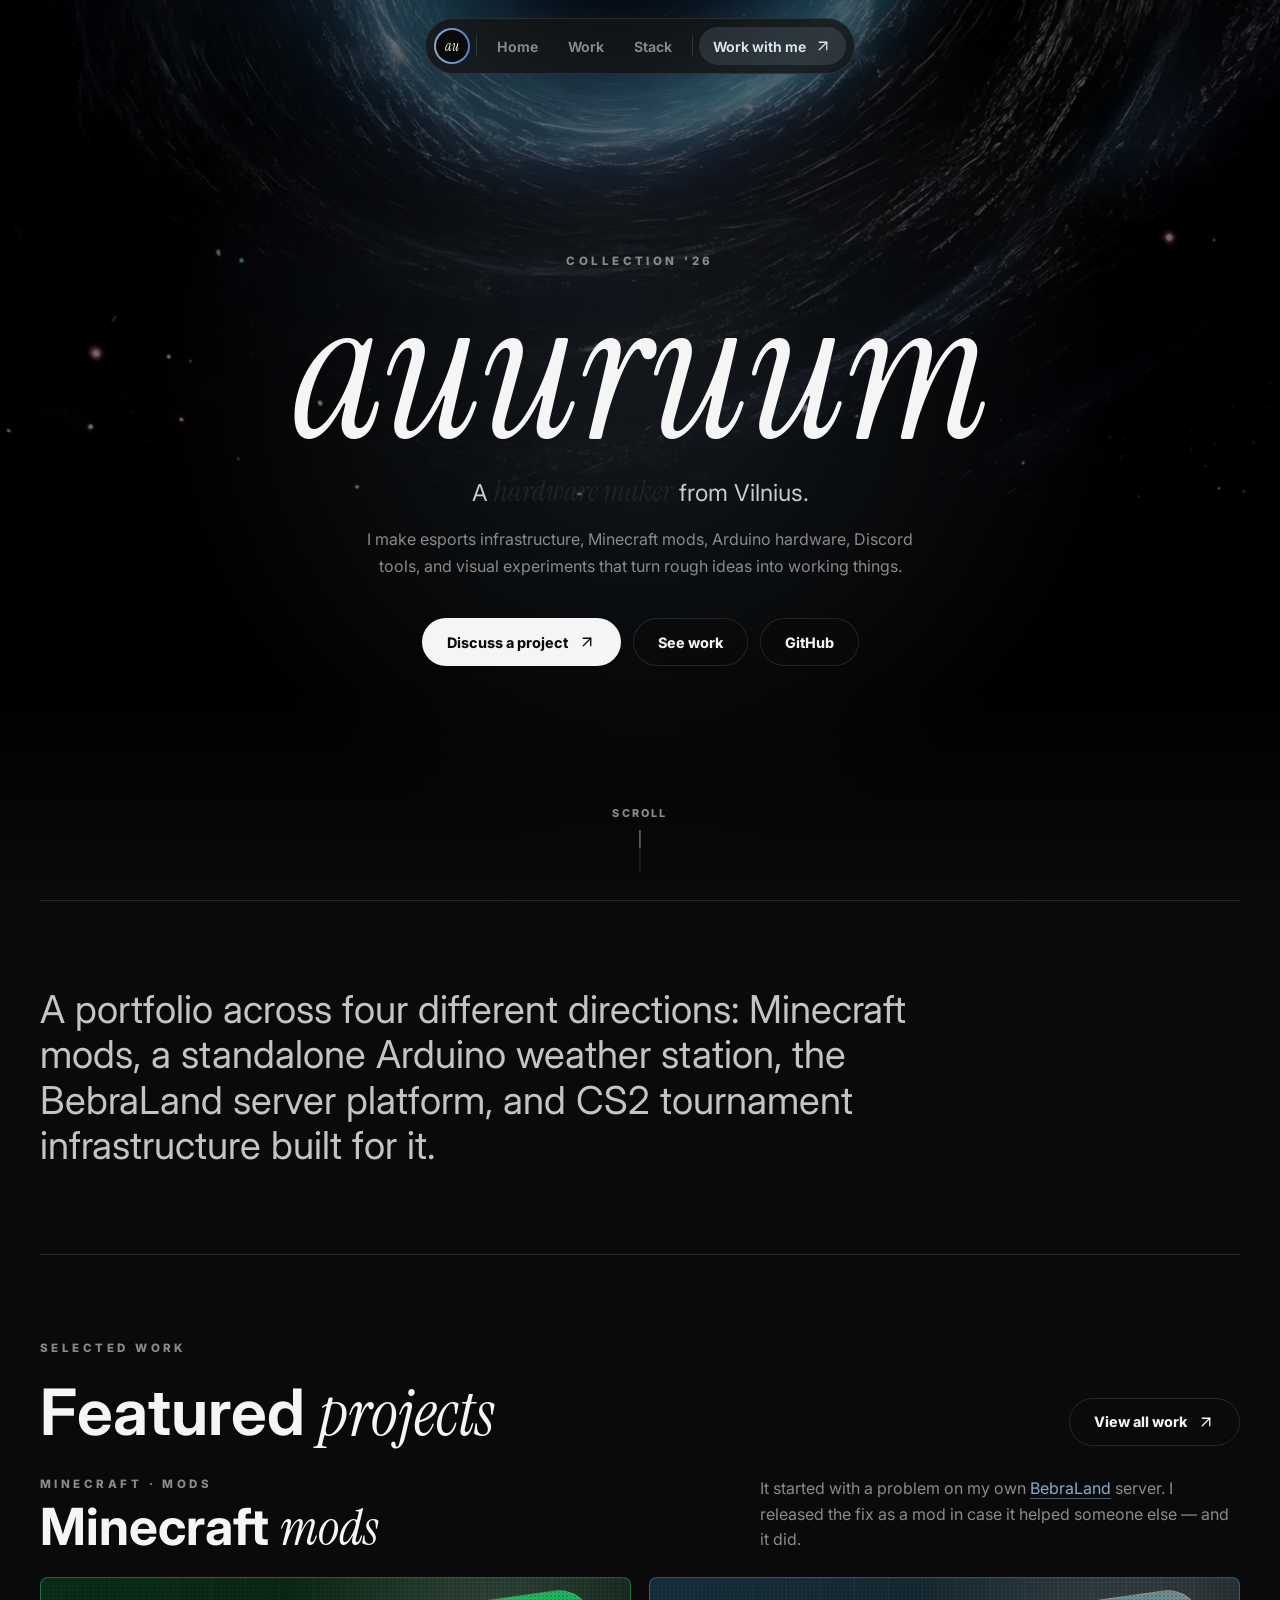
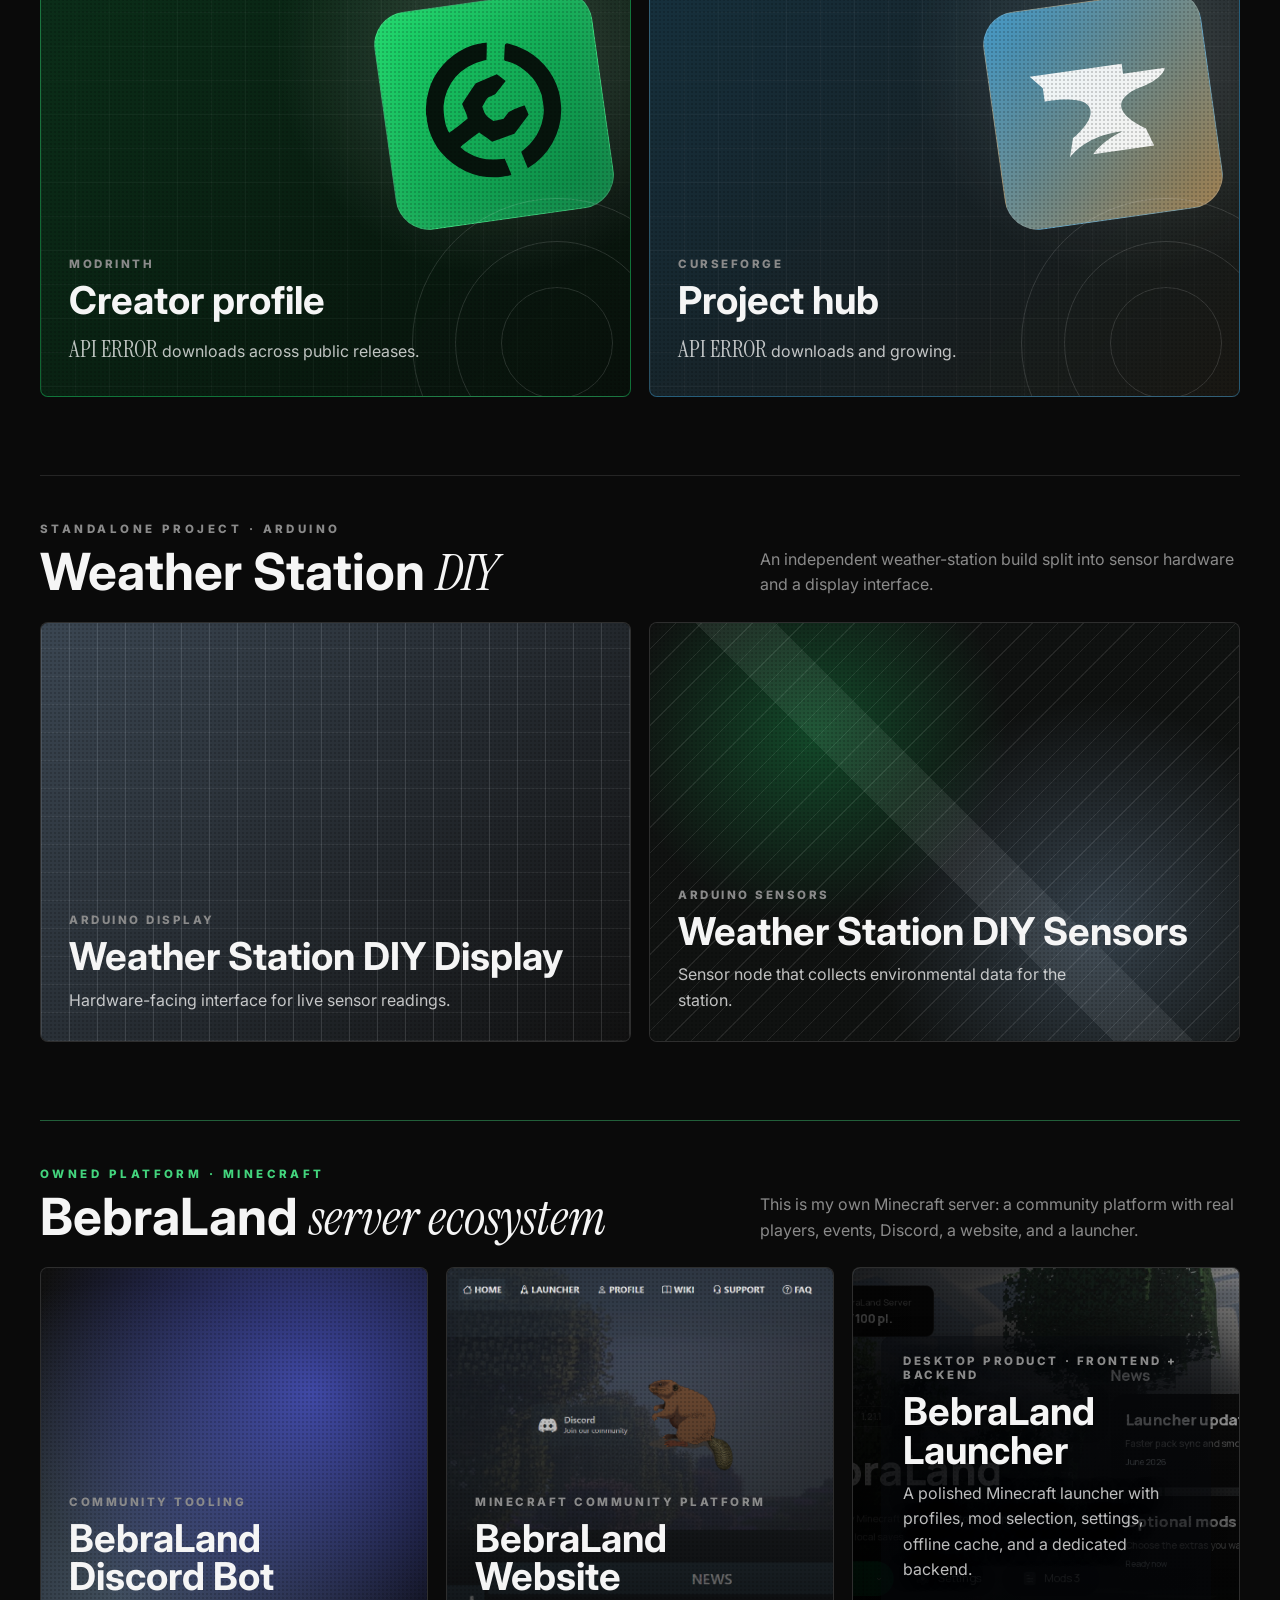
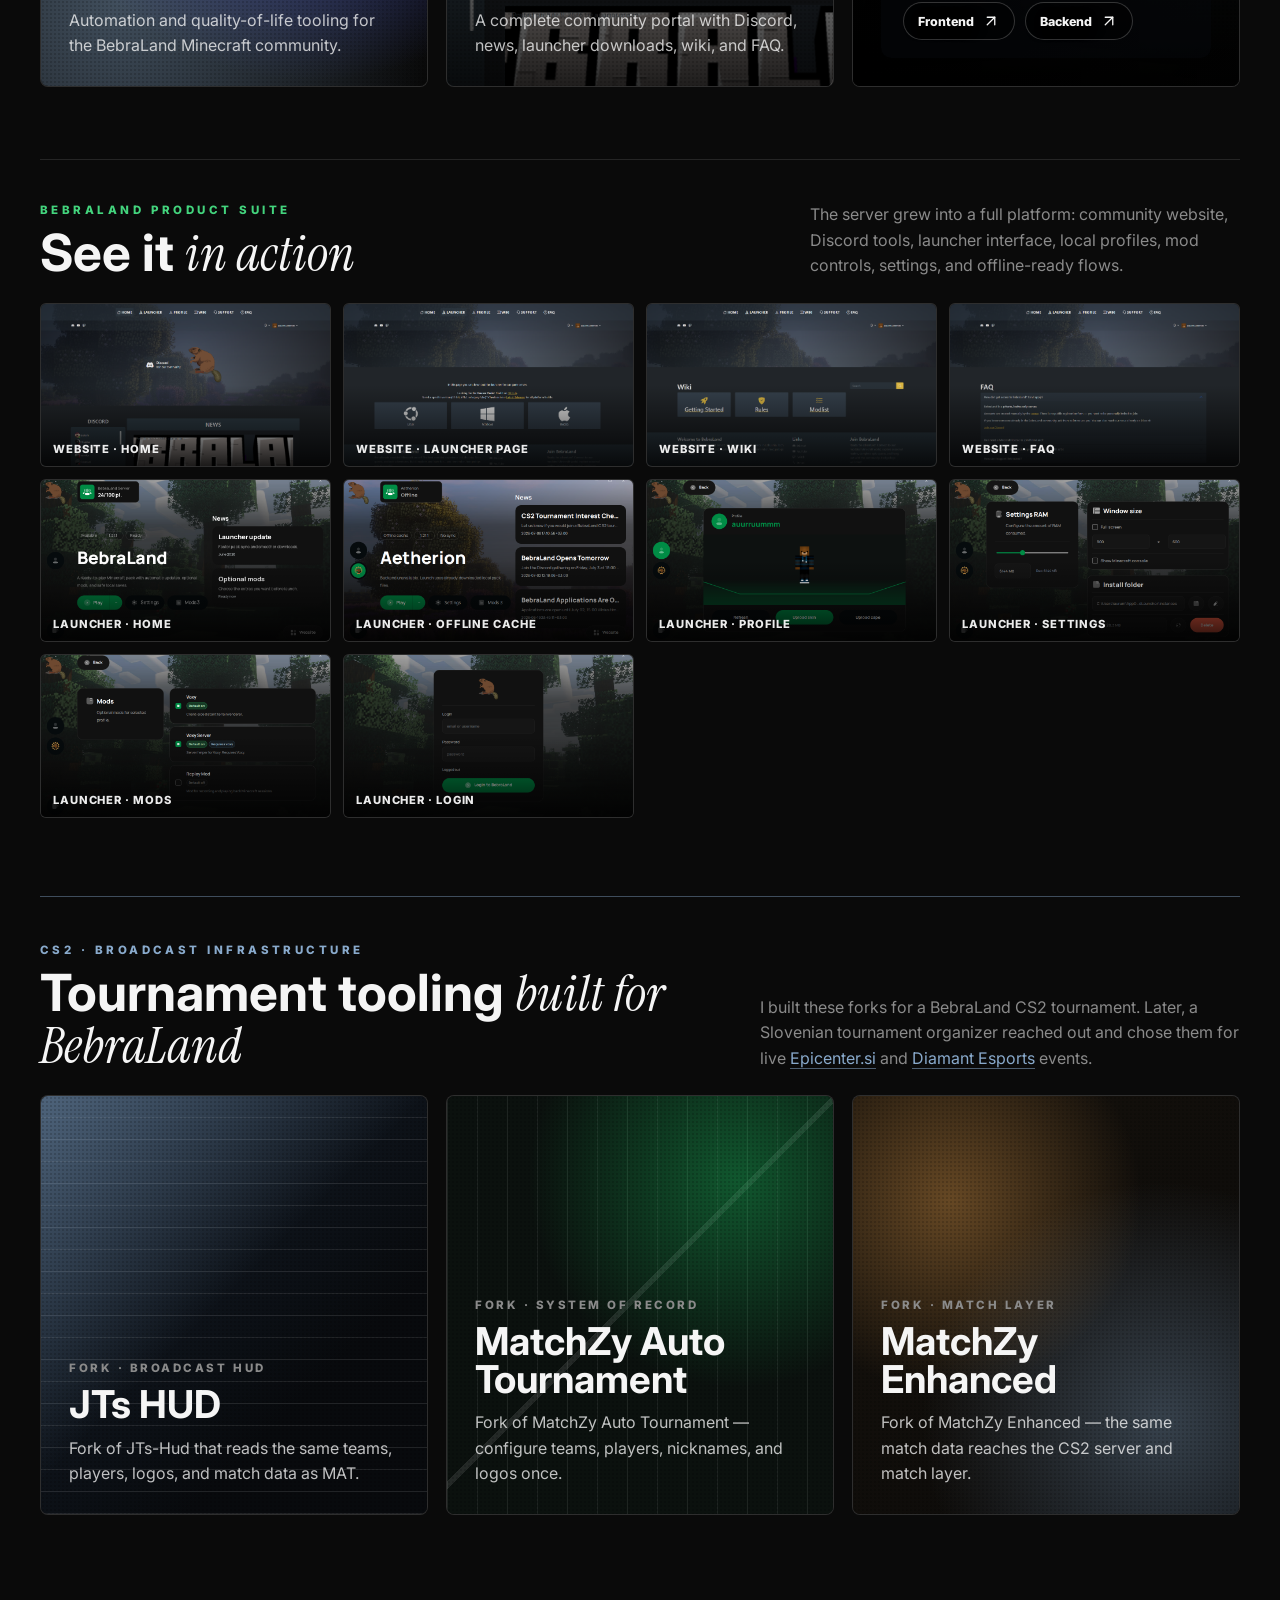
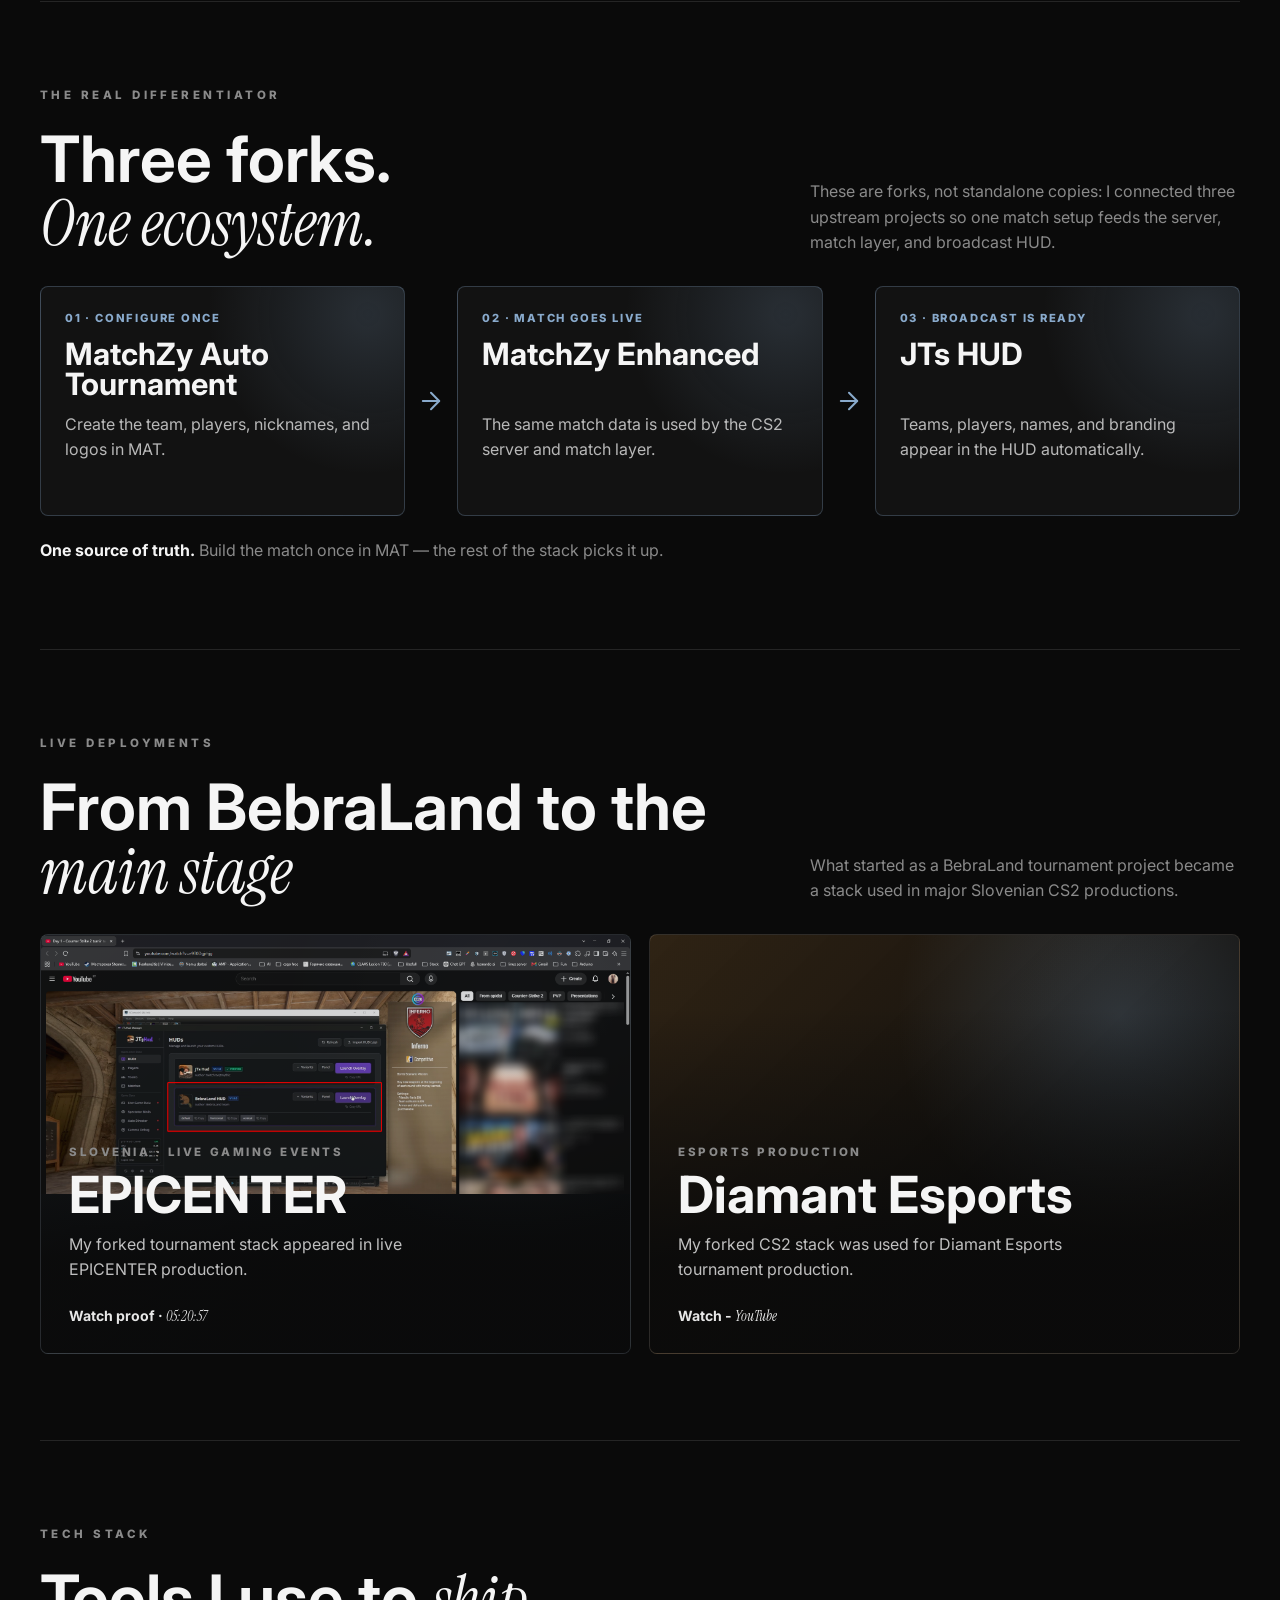
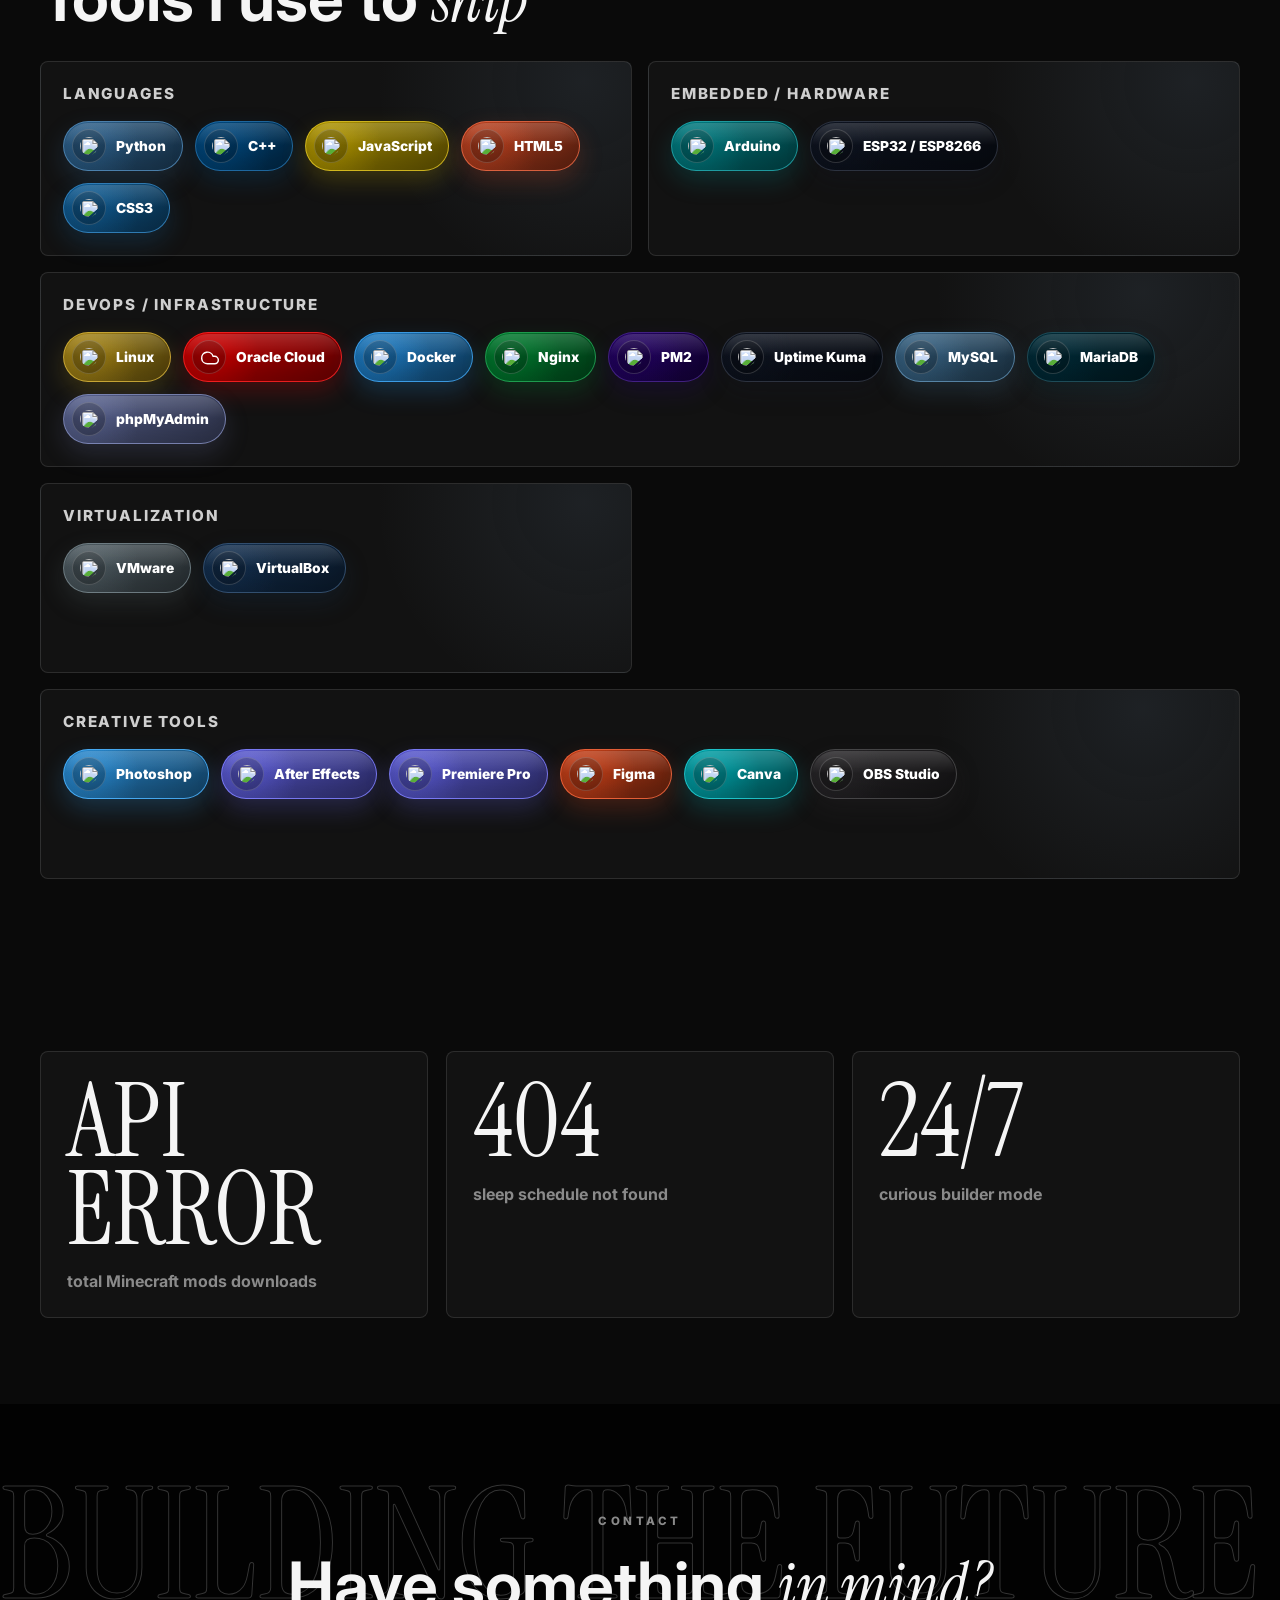
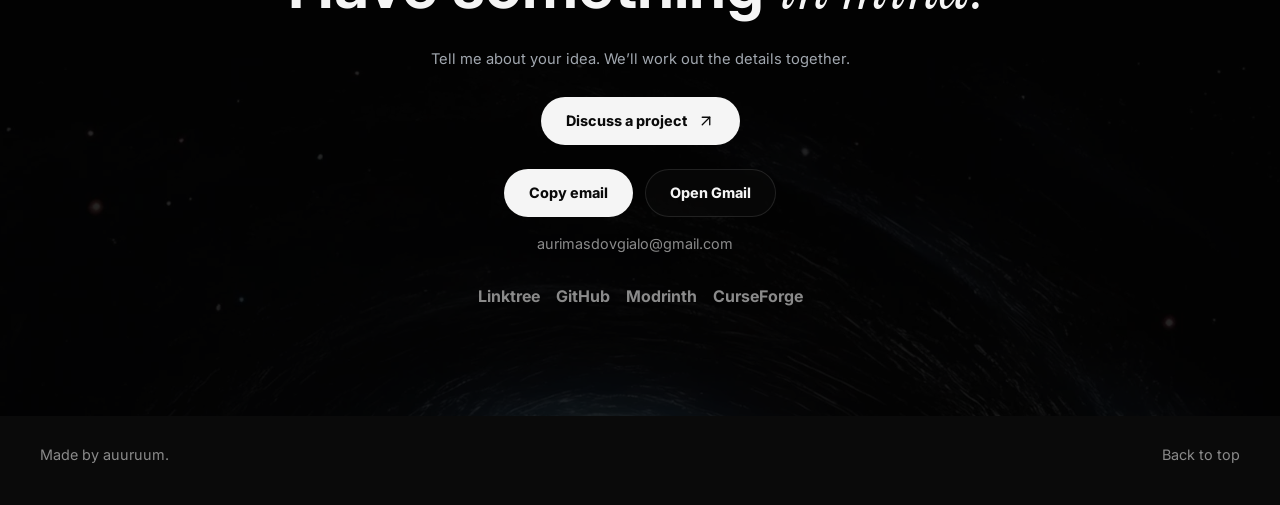
==== index.html @ 3c8a5360 "Link BebraLand mention to its project section" ====
<!doctype html>
<html lang="en">
  <head>
    <meta charset="utf-8" />
    <meta name="viewport" content="width=device-width, initial-scale=1" />
    <meta
      name="description"
      content="auuruum portfolio: esports infrastructure, Minecraft mods, Arduino hardware, Discord tooling, creative code, and visual experiments."
    />
    <title>auuruum | Portfolio</title>
    <script>
      // Decide before the first paint so returning visitors never see the overlay flash.
      try {
        const introKey = "auuruum-portfolio-intro-seen";
        if (sessionStorage.getItem(introKey) === "1") {
          document.documentElement.classList.add("intro-seen");
        } else {
          sessionStorage.setItem(introKey, "1");
        }
      } catch {
        // The intro also works when browser storage is unavailable.
      }
    </script>
    <link rel="preload" as="image" href="assets/cosmos-poster.webp" fetchpriority="high" />
    <link rel="preconnect" href="https://fonts.googleapis.com" />
    <link rel="preconnect" href="https://fonts.gstatic.com" crossorigin />
    <link
      href="https://fonts.googleapis.com/css2?family=Instrument+Serif:ital@0;1&family=Inter:wght@300;400;500;600;700;800&display=swap"
      rel="stylesheet"
    />
    <link rel="stylesheet" href="styles.css" />
    <link rel="stylesheet" href="assets/icons.css" />
  </head>
  <body>
    <div class="loader" id="loader" aria-live="polite">
      <span class="loader-label">Portfolio</span>
      <div class="loader-word" id="loader-word">Build</div>
      <div class="loader-count" id="loader-count">000</div>
      <div class="loader-bar"><span id="loader-progress"></span></div>
    </div>

    <header class="site-header" id="site-header">
      <nav class="nav-pill" aria-label="Main navigation">
        <a class="brand-mark" href="#top" aria-label="auuruum home">
          <span>au</span>
        </a>
        <span class="nav-divider"></span>
        <a href="#top">Home</a>
        <a href="#work">Work</a>
        <a href="#stack">Stack</a>
        <span class="nav-divider"></span>
        <a class="say-hi nav-cta" href="work-with-me/index.html">Work with me <svg class="icon" viewBox="0 0 24 24" fill="none" stroke="currentColor" stroke-width="1.75" stroke-linecap="round" stroke-linejoin="round" aria-hidden="true" focusable="false" data-icon="arrow-up-right"><path d="M7 7h10v10" /><path d="M7 17 17 7" /></svg></a>
      </nav>
    </header>

    <main id="top">
      <section class="hero" aria-label="Portfolio hero">
        <video
          class="hero-video"
          id="hero-video"
          autoplay
          muted
          loop
          playsinline
          poster="assets/cosmos-poster.webp"
        ></video>
        <div class="hero-overlay"></div>
        <div class="hero-fade"></div>

        <div class="hero-content">
          <p class="eyebrow reveal">Collection '26</p>
          <h1 class="name-reveal">auuruum</h1>
          <p class="role-line reveal">
            A <span id="role-word">builder</span> from Vilnius.
          </p>
          <p class="hero-text reveal">
            I make esports infrastructure, Minecraft mods, Arduino hardware, Discord
            tools, and visual experiments that turn rough ideas into working things.
          </p>
          <div class="hero-actions reveal">
            <a class="button primary" href="work-with-me/index.html">Discuss a project <svg class="icon" viewBox="0 0 24 24" fill="none" stroke="currentColor" stroke-width="1.75" stroke-linecap="round" stroke-linejoin="round" aria-hidden="true" focusable="false" data-icon="arrow-up-right"><path d="M7 7h10v10" /><path d="M7 17 17 7" /></svg></a>
            <a class="button ghost" href="#work">See work</a>
            <a class="button ghost" href="https://github.com/auuruum" target="_blank" rel="noreferrer">GitHub</a>
          </div>
        </div>

        <div class="scroll-cue" aria-hidden="true">
          <span>Scroll</span>
          <i></i>
        </div>
      </section>

      <section class="section intro">
        <p>
          A portfolio across four different directions: Minecraft mods, a standalone Arduino weather station,
          the BebraLand server platform, and CS2 tournament infrastructure built for it.
        </p>
      </section>

      <section class="section work" id="work">
        <div class="section-head">
          <div>
            <p class="eyebrow">Selected work</p>
            <h2>Featured <em>projects</em></h2>
          </div>
          <a class="text-link" href="https://github.com/auuruum" target="_blank" rel="noreferrer">View all work <svg class="icon" viewBox="0 0 24 24" fill="none" stroke="currentColor" stroke-width="1.75" stroke-linecap="round" stroke-linejoin="round" aria-hidden="true" focusable="false" data-icon="arrow-up-right"><path d="M7 7h10v10" /><path d="M7 17 17 7" /></svg></a>
        </div>

        <div class="project-groups">
          <section class="project-group project-group--minecraft" aria-labelledby="minecraft-projects-title">
            <div class="project-group-head">
              <div>
                <p class="eyebrow">Minecraft · mods</p>
                <h3 id="minecraft-projects-title">Minecraft <em>mods</em></h3>
              </div>
              <p class="section-note">It started with a problem on my own <a class="inline-link" href="#bebraland">BebraLand</a> server. I released the fix as a mod in case it helped someone else — and it did.</p>
            </div>
            <div class="bento-grid">
              <a class="project-card platform-card modrinth" href="https://modrinth.com/user/aurum" target="_blank" rel="noreferrer">
                <div class="platform-bg" aria-hidden="true">
                  <span class="platform-logo"><svg class="brand-icon" viewBox="0 0 24 24" fill="currentColor" aria-hidden="true" focusable="false" data-brand="modrinth"><path d="M12.252.004a11.78 11.768 0 0 0-8.92 3.73 11 10.999 0 0 0-2.17 3.11 11.37 11.359 0 0 0-1.16 5.169c0 1.42.17 2.5.6 3.77.24.759.77 1.899 1.17 2.529a12.3 12.298 0 0 0 8.85 5.639c.44.05 2.54.07 2.76.02.2-.04.22.1-.26-1.7l-.36-1.37-1.01-.06a8.5 8.489 0 0 1-5.18-1.8 5.34 5.34 0 0 1-1.3-1.26c0-.05.34-.28.74-.5a37.572 37.545 0 0 1 2.88-1.629c.03 0 .5.45 1.06.98l1 .97 2.07-.43 2.06-.43 1.47-1.47c.8-.8 1.48-1.5 1.48-1.52 0-.09-.42-1.63-.46-1.7-.04-.06-.2-.03-1.02.18-.53.13-1.2.3-1.45.4l-.48.15-.53.53-.53.53-.93.1-.93.07-.52-.5a2.7 2.7 0 0 1-.96-1.7l-.13-.6.43-.57c.68-.9.68-.9 1.46-1.1.4-.1.65-.2.83-.33.13-.099.65-.579 1.14-1.069l.9-.9-.7-.7-.7-.7-1.95.54c-1.07.3-1.96.53-1.97.53-.03 0-2.23 2.48-2.63 2.97l-.29.35.28 1.03c.16.56.3 1.16.31 1.34l.03.3-.34.23c-.37.23-2.22 1.3-2.84 1.63-.36.2-.37.2-.44.1-.08-.1-.23-.6-.32-1.03-.18-.86-.17-2.75.02-3.73a8.84 8.839 0 0 1 7.9-6.93c.43-.03.77-.08.78-.1.06-.17.5-2.999.47-3.039-.01-.02-.1-.02-.2-.03Zm3.68.67c-.2 0-.3.1-.37.38-.06.23-.46 2.42-.46 2.52 0 .04.1.11.22.16a8.51 8.499 0 0 1 2.99 2 8.38 8.379 0 0 1 2.16 3.449 6.9 6.9 0 0 1 .4 2.8c0 1.07 0 1.27-.1 1.73a9.37 9.369 0 0 1-1.76 3.769c-.32.4-.98 1.06-1.37 1.38-.38.32-1.54 1.1-1.7 1.14-.1.03-.1.06-.07.26.03.18.64 2.56.7 2.78l.06.06a12.07 12.058 0 0 0 7.27-9.4c.13-.77.13-2.58 0-3.4a11.96 11.948 0 0 0-5.73-8.578c-.7-.42-2.05-1.06-2.25-1.06Z" /></svg></span>
                  <span class="platform-rings"></span>
                </div>
                <div class="card-copy">
                  <span>Modrinth</span>
                  <h3>Creator profile</h3>
                  <p><strong id="modrinth-downloads">API ERROR</strong> downloads across public releases.</p>
                </div>
                <b>View <svg class="icon icon--sm" viewBox="0 0 24 24" fill="none" stroke="currentColor" stroke-width="1.75" stroke-linecap="round" stroke-linejoin="round" aria-hidden="true" focusable="false" data-icon="arrow-up-right"><path d="M7 7h10v10" /><path d="M7 17 17 7" /></svg> <em>Modrinth</em></b>
              </a>

              <a class="project-card platform-card curseforge" href="https://www.curseforge.com/members/auuruum/projects" target="_blank" rel="noreferrer">
                <div class="platform-bg" aria-hidden="true">
                  <span class="platform-logo"><svg class="brand-icon" viewBox="0 0 24 24" fill="currentColor" aria-hidden="true" focusable="false" data-brand="curseforge"><path d="M18.326 9.2145S23.2261 8.4418 24 6.1882h-7.5066V4.4H0l2.0318 2.3576V9.173s5.1267-.2665 7.1098 1.2372c2.7146 2.516-3.053 5.917-3.053 5.917L5.0995 19.6c1.5465-1.4726 4.494-3.3775 9.8983-3.2857-2.0565.65-4.1245 1.6651-5.7344 3.2857h10.9248l-1.0288-3.2726s-7.918-4.6688-.8336-7.1127z" /></svg></span>
                  <span class="platform-rings"></span>
                </div>
                <div class="card-copy">
                  <span>CurseForge</span>
                  <h3>Project hub</h3>
                  <p><strong id="curseforge-downloads">API ERROR</strong> downloads and growing.</p>
                </div>
                <b>View <svg class="icon icon--sm" viewBox="0 0 24 24" fill="none" stroke="currentColor" stroke-width="1.75" stroke-linecap="round" stroke-linejoin="round" aria-hidden="true" focusable="false" data-icon="arrow-up-right"><path d="M7 7h10v10" /><path d="M7 17 17 7" /></svg> <em>CurseForge</em></b>
              </a>
            </div>
          </section>

          <section class="project-group project-group--weather" aria-labelledby="weather-projects-title">
            <div class="project-group-head">
              <div>
                <p class="eyebrow">Standalone project · Arduino</p>
                <h3 id="weather-projects-title">Weather Station <em>DIY</em></h3>
              </div>
              <p class="section-note">An independent weather-station build split into sensor hardware and a display interface.</p>
            </div>
            <div class="bento-grid">
              <a class="project-card hardware-card" href="https://github.com/auuruum/Weather-Station-DIY-DISPLAY" target="_blank" rel="noreferrer">
                <div class="project-visual hardware"></div>
                <div class="card-copy">
                  <span>Arduino display</span>
                  <h3>Weather Station DIY Display</h3>
                  <p>Hardware-facing interface for live sensor readings.</p>
                </div>
                <b>Open <svg class="icon icon--sm" viewBox="0 0 24 24" fill="none" stroke="currentColor" stroke-width="1.75" stroke-linecap="round" stroke-linejoin="round" aria-hidden="true" focusable="false" data-icon="arrow-up-right"><path d="M7 7h10v10" /><path d="M7 17 17 7" /></svg> <em>Display</em></b>
              </a>

              <a class="project-card hardware-card" href="https://github.com/auuruum/Weather-Station-DIY-SENSORS" target="_blank" rel="noreferrer">
                <div class="project-visual sensors"></div>
                <div class="card-copy">
                  <span>Arduino sensors</span>
                  <h3>Weather Station DIY Sensors</h3>
                  <p>Sensor node that collects environmental data for the station.</p>
                </div>
                <b>Open <svg class="icon icon--sm" viewBox="0 0 24 24" fill="none" stroke="currentColor" stroke-width="1.75" stroke-linecap="round" stroke-linejoin="round" aria-hidden="true" focusable="false" data-icon="arrow-up-right"><path d="M7 7h10v10" /><path d="M7 17 17 7" /></svg> <em>Sensors</em></b>
              </a>
            </div>
          </section>

          <section class="project-group project-group--bebraland" id="bebraland" aria-labelledby="bebraland-projects-title">
            <div class="project-group-head">
              <div>
                <p class="eyebrow">Owned platform · Minecraft</p>
                <h3 id="bebraland-projects-title">BebraLand <em>server ecosystem</em></h3>
              </div>
              <p class="section-note">This is my own Minecraft server: a community platform with real players, events, Discord, a website, and a launcher.</p>
            </div>
            <div class="bento-grid">
              <a class="project-card" href="https://github.com/BebraLand/BebraLand-Discord-Bot" target="_blank" rel="noreferrer">
                <div class="project-visual discord"></div>
                <div class="card-copy">
                  <span>Community tooling</span>
                  <h3>BebraLand Discord Bot</h3>
                  <p>Automation and quality-of-life tooling for the BebraLand Minecraft community.</p>
                </div>
                <b>Open <svg class="icon icon--sm" viewBox="0 0 24 24" fill="none" stroke="currentColor" stroke-width="1.75" stroke-linecap="round" stroke-linejoin="round" aria-hidden="true" focusable="false" data-icon="arrow-up-right"><path d="M7 7h10v10" /><path d="M7 17 17 7" /></svg> <em>Bot</em></b>
              </a>

              <a class="project-card showcase-card" href="https://bebraland.auuruum.me/" target="_blank" rel="noreferrer">
                <img src="assets/bebraland/bebraland-home.png" alt="BebraLand community website home page." />
                <div class="card-shade"></div>
                <div class="card-copy">
                  <span>Minecraft community platform</span>
                  <h3>BebraLand Website</h3>
                  <p>A complete community portal with Discord, news, launcher downloads, wiki, and FAQ.</p>
                </div>
                <b>Open <svg class="icon icon--sm" viewBox="0 0 24 24" fill="none" stroke="currentColor" stroke-width="1.75" stroke-linecap="round" stroke-linejoin="round" aria-hidden="true" focusable="false" data-icon="arrow-up-right"><path d="M7 7h10v10" /><path d="M7 17 17 7" /></svg> <em>Website</em></b>
              </a>

              <article class="project-card showcase-card launcher-card">
                <img src="assets/bebraland/bebraland-launcher-home.png" alt="BebraLand Minecraft launcher home screen." />
                <div class="card-shade"></div>
                <div class="card-copy">
                  <span>Desktop product · frontend + backend</span>
                  <h3>BebraLand Launcher</h3>
                  <p>A polished Minecraft launcher with profiles, mod selection, settings, offline cache, and a dedicated backend.</p>
                  <div class="project-links">
                    <a href="https://github.com/BebraLand/BebraLand-Launcher" target="_blank" rel="noreferrer">Frontend <svg class="icon" viewBox="0 0 24 24" fill="none" stroke="currentColor" stroke-width="1.75" stroke-linecap="round" stroke-linejoin="round" aria-hidden="true" focusable="false" data-icon="arrow-up-right"><path d="M7 7h10v10" /><path d="M7 17 17 7" /></svg></a>
                    <a href="https://github.com/BebraLand/BebraLand-Launcher-Backend" target="_blank" rel="noreferrer">Backend <svg class="icon" viewBox="0 0 24 24" fill="none" stroke="currentColor" stroke-width="1.75" stroke-linecap="round" stroke-linejoin="round" aria-hidden="true" focusable="false" data-icon="arrow-up-right"><path d="M7 7h10v10" /><path d="M7 17 17 7" /></svg></a>
                  </div>
                </div>
              </article>
            </div>

            <div class="product-proof">
              <div class="product-proof-head">
                <div>
                  <p class="eyebrow">BebraLand product suite</p>
                  <h3>See it <em>in action</em></h3>
                </div>
                <p class="section-note">The server grew into a full platform: community website, Discord tools, launcher interface, local profiles, mod controls, settings, and offline-ready flows.</p>
              </div>
              <div class="showcase-gallery" aria-label="BebraLand website and launcher screenshots">
                <a class="showcase-shot" href="assets/bebraland/bebraland-home.png" data-lightbox="bebraland">
                  <img src="assets/bebraland/bebraland-home.png" alt="BebraLand website home page" />
                  <span>Website · Home</span>
                </a>
                <a class="showcase-shot" href="assets/bebraland/bebraland-launcher-page.png" data-lightbox="bebraland">
                  <img src="assets/bebraland/bebraland-launcher-page.png" alt="BebraLand website launcher page" />
                  <span>Website · Launcher page</span>
                </a>
                <a class="showcase-shot" href="assets/bebraland/bebraland-wiki.png" data-lightbox="bebraland">
                  <img src="assets/bebraland/bebraland-wiki.png" alt="BebraLand website wiki page" />
                  <span>Website · Wiki</span>
                </a>
                <a class="showcase-shot" href="assets/bebraland/bebraland-faq.png" data-lightbox="bebraland">
                  <img src="assets/bebraland/bebraland-faq.png" alt="BebraLand website FAQ page" />
                  <span>Website · FAQ</span>
                </a>
                <a class="showcase-shot" href="assets/bebraland/bebraland-launcher-home.png" data-lightbox="bebraland">
                  <img src="assets/bebraland/bebraland-launcher-home.png" alt="BebraLand launcher home screen" />
                  <span>Launcher · Home</span>
                </a>
                <a class="showcase-shot" href="assets/bebraland/bebraland-launcher-offline.png" data-lightbox="bebraland">
                  <img src="assets/bebraland/bebraland-launcher-offline.png" alt="BebraLand launcher offline cache screen" />
                  <span>Launcher · Offline cache</span>
                </a>
                <a class="showcase-shot" href="assets/bebraland/bebraland-launcher-profile.png" data-lightbox="bebraland">
                  <img src="assets/bebraland/bebraland-launcher-profile.png" alt="BebraLand launcher profile screen" />
                  <span>Launcher · Profile</span>
                </a>
                <a class="showcase-shot" href="assets/bebraland/bebraland-launcher-settings.png" data-lightbox="bebraland">
                  <img src="assets/bebraland/bebraland-launcher-settings.png" alt="BebraLand launcher settings screen" />
                  <span>Launcher · Settings</span>
                </a>
                <a class="showcase-shot" href="assets/bebraland/bebraland-launcher-mods.png" data-lightbox="bebraland">
                  <img src="assets/bebraland/bebraland-launcher-mods.png" alt="BebraLand launcher mods screen" />
                  <span>Launcher · Mods</span>
                </a>
                <a class="showcase-shot" href="assets/bebraland/bebraland-launcher-login.png" data-lightbox="bebraland">
                  <img src="assets/bebraland/bebraland-launcher-login.png" alt="BebraLand launcher login screen" />
                  <span>Launcher · Login</span>
                </a>
              </div>
            </div>
          </section>

          <section class="project-group project-group--cs2" aria-labelledby="cs2-projects-title">
            <div class="project-group-head">
              <div>
                <p class="eyebrow">CS2 · broadcast infrastructure</p>
                <h3 id="cs2-projects-title">Tournament tooling <em>built for BebraLand</em></h3>
              </div>
              <p class="section-note">I built these forks for a BebraLand CS2 tournament. Later, a Slovenian tournament organizer reached out and chose them for live <a class="inline-link" href="https://epicenter.si/" target="_blank" rel="noreferrer">Epicenter.si</a> and <a class="inline-link" href="https://www.youtube.com/@EsportsDiamant" target="_blank" rel="noreferrer">Diamant Esports</a> events.</p>
            </div>
            <div class="bento-grid">
              <a class="project-card esports-card" href="https://github.com/BebraLand/JTs-Hud" target="_blank" rel="noreferrer">
                <div class="project-visual esports-hud"></div>
                <div class="card-copy">
                  <span>Fork · broadcast HUD</span>
                  <h3>JTs HUD</h3>
                  <p>Fork of JTs-Hud that reads the same teams, players, logos, and match data as MAT.</p>
                </div>
                <b>Open <svg class="icon icon--sm" viewBox="0 0 24 24" fill="none" stroke="currentColor" stroke-width="1.75" stroke-linecap="round" stroke-linejoin="round" aria-hidden="true" focusable="false" data-icon="arrow-up-right"><path d="M7 7h10v10" /><path d="M7 17 17 7" /></svg> <em>HUD</em></b>
              </a>

              <a class="project-card esports-card" href="https://github.com/BebraLand/matchzy-auto-tournament" target="_blank" rel="noreferrer">
                <div class="project-visual esports-tournament"></div>
                <div class="card-copy">
                  <span>Fork · system of record</span>
                  <h3>MatchZy Auto Tournament</h3>
                  <p>Fork of MatchZy Auto Tournament — configure teams, players, nicknames, and logos once.</p>
                </div>
                <b>Open <svg class="icon icon--sm" viewBox="0 0 24 24" fill="none" stroke="currentColor" stroke-width="1.75" stroke-linecap="round" stroke-linejoin="round" aria-hidden="true" focusable="false" data-icon="arrow-up-right"><path d="M7 7h10v10" /><path d="M7 17 17 7" /></svg> <em>MAT</em></b>
              </a>

              <a class="project-card esports-card" href="https://github.com/BebraLand/MatchZy-Enhanced" target="_blank" rel="noreferrer">
                <div class="project-visual esports-plugin"></div>
                <div class="card-copy">
                  <span>Fork · match layer</span>
                  <h3>MatchZy Enhanced</h3>
                  <p>Fork of MatchZy Enhanced — the same match data reaches the CS2 server and match layer.</p>
                </div>
                <b>Open <svg class="icon icon--sm" viewBox="0 0 24 24" fill="none" stroke="currentColor" stroke-width="1.75" stroke-linecap="round" stroke-linejoin="round" aria-hidden="true" focusable="false" data-icon="arrow-up-right"><path d="M7 7h10v10" /><path d="M7 17 17 7" /></svg> <em>Plugin</em></b>
              </a>
            </div>
          </section>
        </div>
      </section>

      <section class="section ecosystem" aria-labelledby="ecosystem-title">
        <div class="section-head">
          <div>
            <p class="eyebrow">The real differentiator</p>
            <h2 id="ecosystem-title">Three forks.<br /><em>One ecosystem.</em></h2>
          </div>
          <p class="section-note">These are forks, not standalone copies: I connected three upstream projects so one match setup feeds the server, match layer, and broadcast HUD.</p>
        </div>
        <div class="ecosystem-flow">
          <article class="ecosystem-step">
            <span>01 · Configure once</span>
            <h3>MatchZy Auto Tournament</h3>
            <p>Create the team, players, nicknames, and logos in MAT.</p>
          </article>
          <span class="flow-arrow" aria-hidden="true"><svg class="icon" viewBox="0 0 24 24" fill="none" stroke="currentColor" stroke-width="1.75" stroke-linecap="round" stroke-linejoin="round" aria-hidden="true" focusable="false" data-icon="arrow-right"><path d="M5 12h14" /><path d="m12 5 7 7-7 7" /></svg></span>
          <article class="ecosystem-step">
            <span>02 · Match goes live</span>
            <h3>MatchZy Enhanced</h3>
            <p>The same match data is used by the CS2 server and match layer.</p>
          </article>
          <span class="flow-arrow" aria-hidden="true"><svg class="icon" viewBox="0 0 24 24" fill="none" stroke="currentColor" stroke-width="1.75" stroke-linecap="round" stroke-linejoin="round" aria-hidden="true" focusable="false" data-icon="arrow-right"><path d="M5 12h14" /><path d="m12 5 7 7-7 7" /></svg></span>
          <article class="ecosystem-step">
            <span>03 · Broadcast is ready</span>
            <h3>JTs HUD</h3>
            <p>Teams, players, names, and branding appear in the HUD automatically.</p>
          </article>
        </div>
        <p class="ecosystem-caption"><strong>One source of truth.</strong> Build the match once in MAT — the rest of the stack picks it up.</p>
      </section>

      <section class="section proof" aria-labelledby="proof-title">
        <div class="section-head">
          <div>
            <p class="eyebrow">Live deployments</p>
            <h2 id="proof-title">From BebraLand to the <em>main stage</em></h2>
          </div>
          <p class="section-note">What started as a BebraLand tournament project became a stack used in major Slovenian CS2 productions.</p>
        </div>
        <div class="proof-grid">
          <a class="proof-card epicenter" href="https://www.youtube.com/live/e9T0Dgjrhjg?t=19257" target="_blank" rel="noreferrer">
            <img class="proof-image" src="assets/epicenter-hud-proof.png" alt="BebraLand HUD loaded in JTs Hud Manager during the EPICENTER 2026 Counter-Strike 2 livestream." />
            <span>Slovenia · live gaming events</span>
            <h3>EPICENTER</h3>
            <p>My forked tournament stack appeared in live EPICENTER production.</p>
            <strong>Watch proof · <em>05:20:57</em></strong>
          </a>
          <a class="proof-card diamant" href="https://www.youtube.com/@EsportsDiamant" target="_blank" rel="noreferrer">
            <span>Esports production</span>
            <h3>Diamant Esports</h3>
            <p>My forked CS2 stack was used for Diamant Esports tournament production.</p>
            <strong>Watch - <em>YouTube</em></strong>
          </a>
        </div>
      </section>

      <section class="section stack-section" id="stack">
        <div class="section-head">
          <div>
            <p class="eyebrow">Tech stack</p>
            <h2>Tools I use to <em>ship</em></h2>
          </div>
        </div>
        <div class="stack-grid">
          <article class="stack-group">
            <h3>Languages</h3>
            <div class="stack-cloud">
              <a href="https://www.python.org/" target="_blank" rel="noopener noreferrer" style="--brand:#3776ab"><img src="https://cdn.simpleicons.org/python/ffffff" alt="" />Python</a>
              <a href="https://isocpp.org/" target="_blank" rel="noopener noreferrer" style="--brand:#00599c"><img src="https://cdn.simpleicons.org/cplusplus/ffffff" alt="" />C++</a>
              <a href="https://developer.mozilla.org/en-US/docs/Web/JavaScript" target="_blank" rel="noopener noreferrer" style="--brand:#d6b600"><img src="https://cdn.simpleicons.org/javascript/ffffff" alt="" />JavaScript</a>
              <a href="https://developer.mozilla.org/en-US/docs/Web/HTML" target="_blank" rel="noopener noreferrer" style="--brand:#e34f26"><img src="https://cdn.simpleicons.org/html5/ffffff" alt="" />HTML5</a>
              <a href="https://developer.mozilla.org/en-US/docs/Web/CSS" target="_blank" rel="noopener noreferrer" style="--brand:#1572b6"><img src="https://cdn.simpleicons.org/css/ffffff" alt="" />CSS3</a>
            </div>
          </article>
          <article class="stack-group">
            <h3>Embedded / Hardware</h3>
            <div class="stack-cloud">
              <a href="https://www.arduino.cc/" target="_blank" rel="noopener noreferrer" style="--brand:#00979d"><img src="https://cdn.simpleicons.org/arduino/ffffff" alt="" />Arduino</a>
              <a href="https://www.espressif.com/" target="_blank" rel="noopener noreferrer" style="--brand:#111827"><img src="https://cdn.simpleicons.org/esphome/ffffff" alt="" />ESP32 / ESP8266</a>
            </div>
          </article>
          <article class="stack-group tall">
            <h3>DevOps / Infrastructure</h3>
            <div class="stack-cloud">
              <a href="https://www.kernel.org/" target="_blank" rel="noopener noreferrer" style="--brand:#caa21b"><img src="https://cdn.simpleicons.org/linux/ffffff" alt="" />Linux</a>
              <a href="https://www.oracle.com/cloud/" target="_blank" rel="noopener noreferrer" style="--brand:#f80000"><i class="stack-logo" aria-hidden="true"><svg class="icon" viewBox="0 0 24 24" fill="none" stroke="currentColor" stroke-width="1.75" stroke-linecap="round" stroke-linejoin="round" aria-hidden="true" focusable="false" data-icon="cloud"><path d="M17.5 19H9a7 7 0 1 1 6.71-9h1.79a4.5 4.5 0 1 1 0 9Z" /></svg></i>Oracle Cloud</a>
              <a href="https://www.docker.com/" target="_blank" rel="noopener noreferrer" style="--brand:#2496ed"><img src="https://cdn.simpleicons.org/docker/ffffff" alt="" />Docker</a>
              <a href="https://nginx.org/" target="_blank" rel="noopener noreferrer" style="--brand:#009639"><img src="https://cdn.simpleicons.org/nginx/ffffff" alt="" />Nginx</a>
              <a href="https://pm2.keymetrics.io/" target="_blank" rel="noopener noreferrer" style="--brand:#2b037a"><img src="https://cdn.simpleicons.org/pm2/ffffff" alt="" />PM2</a>
              <a href="https://github.com/louislam/uptime-kuma" target="_blank" rel="noopener noreferrer" style="--brand:#111827"><img src="https://cdn.simpleicons.org/uptimekuma/ffffff" alt="" />Uptime Kuma</a>
              <a href="https://www.mysql.com/" target="_blank" rel="noopener noreferrer" style="--brand:#4479a1"><img src="https://cdn.simpleicons.org/mysql/ffffff" alt="" />MySQL</a>
              <a href="https://mariadb.org/" target="_blank" rel="noopener noreferrer" style="--brand:#003545"><img src="https://cdn.simpleicons.org/mariadb/ffffff" alt="" />MariaDB</a>
              <a href="https://www.phpmyadmin.net/" target="_blank" rel="noopener noreferrer" style="--brand:#6c78af"><img src="https://cdn.simpleicons.org/phpmyadmin/ffffff" alt="" />phpMyAdmin</a>
            </div>
          </article>
          <article class="stack-group">
            <h3>Virtualization</h3>
            <div class="stack-cloud">
              <a href="https://www.vmware.com/" target="_blank" rel="noopener noreferrer" style="--brand:#607078"><img src="https://cdn.simpleicons.org/vmware/ffffff" alt="" />VMware</a>
              <a href="https://www.virtualbox.org/" target="_blank" rel="noopener noreferrer" style="--brand:#183a61"><img src="https://cdn.simpleicons.org/virtualbox/ffffff" alt="" />VirtualBox</a>
            </div>
          </article>
          <article class="stack-group tall">
            <h3>Creative tools</h3>
            <div class="stack-cloud">
              <a href="https://www.adobe.com/products/photoshop.html" target="_blank" rel="noopener noreferrer" style="--brand:#31a8ff"><img src="https://cdn.jsdelivr.net/gh/devicons/devicon/icons/photoshop/photoshop-plain.svg" alt="" />Photoshop</a>
              <a href="https://www.adobe.com/products/aftereffects.html" target="_blank" rel="noopener noreferrer" style="--brand:#6d6dff"><img src="https://cdn.jsdelivr.net/gh/devicons/devicon/icons/aftereffects/aftereffects-plain.svg" alt="" />After Effects</a>
              <a href="https://www.adobe.com/products/premiere.html" target="_blank" rel="noopener noreferrer" style="--brand:#6d6dff"><img src="https://cdn.jsdelivr.net/gh/devicons/devicon/icons/premierepro/premierepro-plain.svg" alt="" />Premiere Pro</a>
              <a href="https://www.figma.com/" target="_blank" rel="noopener noreferrer" style="--brand:#f24e1e"><img src="https://cdn.simpleicons.org/figma/ffffff" alt="" />Figma</a>
              <a href="https://www.canva.com/" target="_blank" rel="noopener noreferrer" style="--brand:#00c4cc"><img src="https://cdn.jsdelivr.net/gh/devicons/devicon/icons/canva/canva-original.svg" alt="" />Canva</a>
              <a href="https://obsproject.com/" target="_blank" rel="noopener noreferrer" style="--brand:#302e31"><img src="https://cdn.simpleicons.org/obsstudio/ffffff" alt="" />OBS Studio</a>
            </div>
          </article>
        </div>
      </section>

      <section class="section stats" aria-label="Portfolio stats">
        <div>
          <strong id="total-downloads">API ERROR</strong>
          <span>total Minecraft mods downloads</span>
        </div>
        <div>
          <strong>404</strong>
          <span>sleep schedule not found</span>
        </div>
        <div>
          <strong>24/7</strong>
          <span>curious builder mode</span>
        </div>
      </section>

      <section class="section contact" id="contact">
        <video
          class="footer-video"
          id="footer-video"
          autoplay
          muted
          loop
          playsinline
          poster="assets/cosmos-poster.webp"
        ></video>
        <div class="marquee" aria-hidden="true">
          <span>BUILDING THE FUTURE - BUILDING THE FUTURE - BUILDING THE FUTURE - </span>
        </div>
        <div class="contact-inner">
          <p class="eyebrow">Contact</p>
          <h2>Have something <em>in mind?</em></h2>
          <p class="project-contact-note">Tell me about your idea. We’ll work out the details together.</p>
          <a class="button primary project-contact-link" href="work-with-me/index.html">Discuss a project <svg class="icon" viewBox="0 0 24 24" fill="none" stroke="currentColor" stroke-width="1.75" stroke-linecap="round" stroke-linejoin="round" aria-hidden="true" focusable="false" data-icon="arrow-up-right"><path d="M7 7h10v10" /><path d="M7 17 17 7" /></svg></a>
          <div class="contact-actions">
            <button class="button primary" id="copy-email" type="button">Copy email</button>
            <a
              class="button ghost"
              href="https://mail.google.com/mail/?view=cm&amp;fs=1&amp;to=aurimasdovgialo@gmail.com"
              target="_blank"
              rel="noreferrer"
            >
              Open Gmail
            </a>
          </div>
          <p class="contact-email">
            <span>aurimasdovgialo@gmail.com</span>
            <span id="copy-status" aria-live="polite"></span>
          </p>
          <div class="socials">
            <a href="https://auuruum.github.io/" target="_blank">Linktree</a>
            <a href="https://github.com/auuruum" target="_blank">GitHub</a>
            <a href="https://modrinth.com/user/aurum" target="_blank">Modrinth</a>
            <a href="https://www.curseforge.com/members/auuruum/projects" target="_blank">CurseForge</a>
          </div>
        </div>
      </section>
    </main>

    <footer class="site-footer">
      <span>Made by auuruum.</span>
      <a href="#top">Back to top</a>
    </footer>

    <dialog class="lightbox" id="lightbox" aria-labelledby="lightbox-caption">
      <div class="lightbox-panel">
        <button class="lightbox-close" id="lightbox-close" type="button" aria-label="Close gallery"><svg class="icon" viewBox="0 0 24 24" fill="none" stroke="currentColor" stroke-width="1.75" stroke-linecap="round" stroke-linejoin="round" aria-hidden="true" focusable="false" data-icon="x"><path d="M18 6 6 18" /><path d="m6 6 12 12" /></svg></button>
        <button class="lightbox-nav" id="lightbox-prev" type="button" aria-label="Previous screenshot"><svg class="icon" viewBox="0 0 24 24" fill="none" stroke="currentColor" stroke-width="1.75" stroke-linecap="round" stroke-linejoin="round" aria-hidden="true" focusable="false" data-icon="arrow-left"><path d="m12 19-7-7 7-7" /><path d="M19 12H5" /></svg></button>
        <figure class="lightbox-figure">
          <img id="lightbox-image" alt="" />
          <figcaption>
            <span id="lightbox-caption" aria-live="polite"></span>
            <span id="lightbox-counter" aria-live="polite"></span>
          </figcaption>
        </figure>
        <button class="lightbox-nav" id="lightbox-next" type="button" aria-label="Next screenshot"><svg class="icon" viewBox="0 0 24 24" fill="none" stroke="currentColor" stroke-width="1.75" stroke-linecap="round" stroke-linejoin="round" aria-hidden="true" focusable="false" data-icon="arrow-right"><path d="M5 12h14" /><path d="m12 5 7 7-7 7" /></svg></button>
      </div>
    </dialog>
    <script src="https://cdn.jsdelivr.net/npm/hls.js@latest"></script>
    <script src="script.js"></script>
  </body>
</html>
---- styles.css ----
:root {
  color-scheme: dark;
  --bg: #0a0a0a;
  --surface: #141414;
  --text: #f5f5f5;
  --muted: #8a8a8a;
  --stroke: rgba(255, 255, 255, 0.11);
  --accent-a: #89aacc;
  --accent-b: #4e85bf;
  --font-body: "Inter", ui-sans-serif, system-ui, sans-serif;
  --font-display: "Instrument Serif", Georgia, serif;
}

* {
  box-sizing: border-box;
}

html {
  scroll-behavior: smooth;
}

body {
  margin: 0;
  min-height: 100vh;
  background: var(--bg);
  color: var(--text);
  font-family: var(--font-body);
  letter-spacing: 0;
}

body.loading {
  overflow: hidden;
}

a {
  color: inherit;
  text-decoration: none;
}

img,
video {
  display: block;
}

.loader {
  position: fixed;
  inset: 0;
  z-index: 999;
  display: grid;
  place-items: center;
  background: var(--bg);
  transition: opacity 420ms ease, visibility 420ms ease;
}

.loader.done {
  opacity: 0;
  visibility: hidden;
}

.intro-seen .loader {
  display: none;
}

.intro-seen .hero .reveal,
.intro-seen .hero .name-reveal {
  animation: none;
  opacity: 1;
  transform: none;
  filter: none;
}

.loader-label {
  position: absolute;
  top: 28px;
  left: 28px;
  color: var(--muted);
  font-size: 0.72rem;
  font-weight: 700;
  letter-spacing: 0.3em;
  text-transform: uppercase;
}

.loader-word {
  font-family: var(--font-display);
  font-size: clamp(3.8rem, 9vw, 8rem);
  font-style: italic;
  color: rgba(255, 255, 255, 0.82);
}

.loader-count {
  position: absolute;
  right: 28px;
  bottom: 28px;
  font-family: var(--font-display);
  font-size: clamp(4.4rem, 11vw, 10rem);
  font-variant-numeric: tabular-nums;
  line-height: 0.8;
}

.loader-bar {
  position: absolute;
  left: 0;
  right: 0;
  bottom: 0;
  height: 3px;
  background: rgba(255, 255, 255, 0.08);
  transform-origin: left center;
}

.loader-bar span {
  display: block;
  width: 100%;
  height: 100%;
  background: linear-gradient(90deg, var(--accent-a), var(--accent-b));
  box-shadow: 0 0 8px rgba(137, 170, 204, 0.35);
  transform: scaleX(0);
  transform-origin: left center;
}

.site-header {
  position: fixed;
  top: 0;
  left: 0;
  right: 0;
  z-index: 50;
  display: flex;
  justify-content: center;
  padding: 18px 16px 0;
  pointer-events: none;
}

.nav-pill {
  display: inline-flex;
  align-items: center;
  gap: 2px;
  padding: 8px;
  border: 1px solid rgba(255, 255, 255, 0.1);
  border-radius: 999px;
  background: rgba(20, 20, 20, 0.78);
  backdrop-filter: blur(18px);
  pointer-events: auto;
  transition: box-shadow 180ms ease, background 180ms ease;
}

.site-header.scrolled .nav-pill {
  background: rgba(20, 20, 20, 0.92);
  box-shadow: 0 14px 40px rgba(0, 0, 0, 0.35);
}

.brand-mark {
  width: 36px;
  height: 36px;
  display: grid;
  place-items: center;
  padding: 2px;
  border-radius: 999px;
  background: linear-gradient(90deg, var(--accent-a), var(--accent-b));
  transition: transform 180ms ease;
}

.brand-mark:hover {
  transform: scale(1.08);
}

.brand-mark span {
  width: 100%;
  height: 100%;
  display: grid;
  place-items: center;
  border-radius: inherit;
  background: var(--bg);
  font-family: var(--font-display);
  font-size: 0.9rem;
  font-style: italic;
}

.nav-pill > a:not(.brand-mark) {
  position: relative;
  padding: 10px 14px;
  border-radius: 999px;
  color: var(--muted);
  font-size: 0.88rem;
  font-weight: 650;
  transition: color 180ms ease, background 180ms ease;
}

.nav-pill > a:hover {
  color: var(--text);
  background: rgba(255, 255, 255, 0.07);
}

.nav-divider {
  width: 1px;
  height: 22px;
  margin: 0 4px;
  background: rgba(255, 255, 255, 0.12);
}

.say-hi span {
  color: var(--text);
}

.hero {
  position: relative;
  min-height: 100vh;
  display: grid;
  place-items: center;
  overflow: hidden;
  padding: 120px 20px 100px;
  text-align: center;
}

.hero-video,
.footer-video {
  position: absolute;
  inset: 50% auto auto 50%;
  min-width: 100%;
  min-height: 100%;
  width: auto;
  height: auto;
  object-fit: cover;
  transform: translate(-50%, -50%);
}

.hero-overlay {
  position: absolute;
  inset: 0;
  background:
    radial-gradient(circle at 50% 42%, rgba(137, 170, 204, 0.14), transparent 30rem),
    rgba(0, 0, 0, 0.58);
}

.hero-fade {
  position: absolute;
  left: 0;
  right: 0;
  bottom: 0;
  height: 210px;
  background: linear-gradient(180deg, transparent, var(--bg));
}

.hero-content {
  position: relative;
  z-index: 2;
  max-width: 820px;
}

.eyebrow {
  margin: 0 0 26px;
  color: var(--muted);
  font-size: 0.72rem;
  font-weight: 800;
  letter-spacing: 0.3em;
  text-transform: uppercase;
}

h1,
h2,
h3,
p {
  margin-top: 0;
}

h1 {
  margin-bottom: 22px;
  font-family: var(--font-display);
  font-size: clamp(5rem, 15vw, 12rem);
  font-style: italic;
  font-weight: 400;
  line-height: 0.82;
}

h2 {
  margin-bottom: 0;
  font-size: clamp(2.4rem, 5vw, 5rem);
  font-weight: 650;
  line-height: 0.98;
}

em {
  font-family: var(--font-display);
  font-style: italic;
  font-weight: 400;
}

.role-line {
  margin-bottom: 16px;
  color: rgba(255, 255, 255, 0.78);
  font-size: clamp(1.15rem, 2vw, 1.45rem);
}

.role-line span {
  font-family: var(--font-display);
  font-size: 1.24em;
  font-style: italic;
  color: var(--text);
}

.hero-text {
  max-width: 560px;
  margin: 0 auto 38px;
  color: var(--muted);
  font-size: 1rem;
  line-height: 1.7;
}

.hero-actions {
  display: inline-flex;
  flex-wrap: wrap;
  justify-content: center;
  gap: 12px;
}

.button,
.text-link {
  font: inherit;
  position: relative;
  display: inline-flex;
  align-items: center;
  justify-content: center;
  cursor: pointer;
  min-height: 48px;
  padding: 0 24px;
  border: 1px solid var(--stroke);
  border-radius: 999px;
  font-size: 0.9rem;
  font-weight: 750;
  transition: transform 180ms ease, color 180ms ease, background 180ms ease, border-color 180ms ease;
}

.button:hover,
.text-link:hover {
  transform: translateY(-2px);
  border-color: rgba(137, 170, 204, 0.8);
}

.button.primary {
  border-color: transparent;
  background: var(--text);
  color: var(--bg);
}

.button.ghost {
  background: rgba(10, 10, 10, 0.62);
  color: var(--text);
}

.scroll-cue {
  position: absolute;
  left: 50%;
  bottom: 28px;
  z-index: 3;
  transform: translateX(-50%);
  display: grid;
  justify-items: center;
  gap: 10px;
  color: var(--muted);
  font-size: 0.68rem;
  font-weight: 800;
  letter-spacing: 0.2em;
  text-transform: uppercase;
}

.scroll-cue i {
  position: relative;
  width: 1px;
  height: 42px;
  overflow: hidden;
  background: rgba(255, 255, 255, 0.16);
}

.scroll-cue i::after {
  content: "";
  position: absolute;
  left: 0;
  top: 0;
  width: 1px;
  height: 18px;
  background: var(--text);
  animation: scroll-down 1.5s ease-in-out infinite;
}

main {
  overflow: hidden;
}

.section {
  width: min(1200px, calc(100% - 40px));
  margin: 0 auto;
  padding: 86px 0;
}

.intro {
  border-top: 1px solid var(--stroke);
  border-bottom: 1px solid var(--stroke);
}

.intro p {
  max-width: 900px;
  margin: 0;
  color: rgba(255, 255, 255, 0.76);
  font-size: clamp(1.35rem, 3vw, 2.6rem);
  line-height: 1.18;
}

.section-head {
  display: flex;
  align-items: end;
  justify-content: space-between;
  gap: 28px;
  margin-bottom: 30px;
}

.section-head.compact {
  display: block;
  max-width: 460px;
  margin-bottom: 0;
}

.bento-grid {
  display: grid;
  grid-template-columns: repeat(12, 1fr);
  gap: 18px;
}

.project-card {
  position: relative;
  min-height: 420px;
  grid-column: span 5;
  display: flex;
  align-items: flex-end;
  overflow: hidden;
  padding: 28px;
  border: 1px solid var(--stroke);
  border-radius: 8px;
  background: var(--surface);
}

.project-card.wide {
  grid-column: span 7;
}

.project-card img,
.project-visual,
.card-shade,
.platform-bg {
  position: absolute;
  inset: 0;
  width: 100%;
  height: 100%;
}

.project-card img,
.project-visual {
  object-fit: cover;
  transition: transform 520ms ease;
}

.project-card:hover img,
.project-card:hover .project-visual {
  transform: scale(1.06);
}

.project-card::after {
  content: "";
  position: absolute;
  inset: 0;
  opacity: 0.16;
  background-image: radial-gradient(circle, #000 1px, transparent 1px);
  background-size: 4px 4px;
  pointer-events: none;
}

.card-shade {
  background: linear-gradient(180deg, transparent 20%, rgba(0, 0, 0, 0.82));
}

.platform-card {
  isolation: isolate;
}

.platform-card.modrinth {
  background:
    radial-gradient(circle at 78% 18%, rgba(248, 249, 250, 0.2), transparent 14rem),
    linear-gradient(135deg, rgba(27, 217, 106, 0.18), rgba(27, 217, 106, 0.03)),
    #070907;
  border-color: rgba(27, 217, 106, 0.42);
}

.platform-card.curseforge {
  background:
    radial-gradient(circle at 82% 18%, rgba(255, 255, 255, 0.16), transparent 14rem),
    linear-gradient(135deg, rgba(60, 148, 196, 0.28), rgba(154, 122, 74, 0.12)),
    #07090a;
  border-color: rgba(60, 148, 196, 0.46);
}

.platform-bg {
  overflow: hidden;
  z-index: 0;
}

.platform-bg::before {
  content: "";
  position: absolute;
  inset: 0;
  background:
    linear-gradient(rgba(255, 255, 255, 0.035) 1px, transparent 1px),
    linear-gradient(90deg, rgba(255, 255, 255, 0.035) 1px, transparent 1px);
  background-size: 34px 34px;
  mask-image: linear-gradient(120deg, transparent, #000 20%, #000 70%, transparent);
}

.platform-logo {
  position: absolute;
  right: 26px;
  top: 22px;
  width: clamp(128px, 20vw, 220px);
  height: clamp(128px, 20vw, 220px);
  display: grid;
  place-items: center;
  border: 1px solid rgba(255, 255, 255, 0.16);
  border-radius: 34px;
  color: rgba(255, 255, 255, 0.9);
  font-family: var(--font-display);
  font-size: clamp(5rem, 12vw, 10rem);
  font-style: italic;
  line-height: 1;
  transform: rotate(-8deg);
  box-shadow: inset 0 0 42px rgba(255, 255, 255, 0.08);
}

.modrinth .platform-logo {
  background: linear-gradient(135deg, #1bd96a, #0b7f42);
  color: #06140c;
}

.curseforge .platform-logo {
  background: linear-gradient(135deg, #3c94c4, #9a7a4a);
}

.platform-rings {
  position: absolute;
  right: -72px;
  bottom: -92px;
  width: 290px;
  height: 290px;
  border: 1px solid rgba(255, 255, 255, 0.13);
  border-radius: 999px;
}

.platform-rings::before,
.platform-rings::after {
  content: "";
  position: absolute;
  inset: 42px;
  border: inherit;
  border-radius: inherit;
}

.platform-rings::after {
  inset: 88px;
}

.card-copy {
  position: relative;
  z-index: 2;
  max-width: 520px;
}

.card-copy span,
.capability-list span {
  display: block;
  margin-bottom: 10px;
  color: var(--muted);
  font-size: 0.72rem;
  font-weight: 800;
  letter-spacing: 0.22em;
  text-transform: uppercase;
}

.card-copy h3 {
  margin-bottom: 12px;
  font-size: clamp(1.55rem, 3vw, 3rem);
  line-height: 1;
}

.card-copy p {
  max-width: 420px;
  margin: 0;
  color: rgba(255, 255, 255, 0.74);
  line-height: 1.58;
}

.card-copy strong {
  font-family: var(--font-display);
  font-size: 1.45em;
  font-weight: 400;
}

.project-card b {
  position: absolute;
  left: 50%;
  top: 50%;
  z-index: 4;
  padding: 11px 16px;
  border-radius: 999px;
  background: var(--text);
  color: var(--bg);
  font-size: 0.88rem;
  opacity: 0;
  transform: translate(-50%, -40%);
  transition: opacity 180ms ease, transform 180ms ease;
}

.project-card:hover b {
  opacity: 1;
  transform: translate(-50%, -50%);
}

.project-visual.hardware {
  background:
    linear-gradient(135deg, rgba(137, 170, 204, 0.35), transparent),
    repeating-linear-gradient(90deg, rgba(255, 255, 255, 0.12) 0 1px, transparent 1px 28px),
    repeating-linear-gradient(0deg, rgba(255, 255, 255, 0.08) 0 1px, transparent 1px 28px),
    #111;
}

.project-visual.sensors {
  background:
    radial-gradient(circle at 28% 26%, rgba(27, 217, 106, 0.28), transparent 12rem),
    radial-gradient(circle at 76% 72%, rgba(137, 170, 204, 0.32), transparent 14rem),
    linear-gradient(45deg, transparent 0 46%, rgba(255, 255, 255, 0.08) 46% 54%, transparent 54%),
    repeating-linear-gradient(135deg, rgba(255, 255, 255, 0.09) 0 1px, transparent 1px 18px),
    #101211;
}

.project-visual.discord {
  background:
    radial-gradient(circle at 70% 30%, rgba(88, 101, 242, 0.65), transparent 18rem),
    radial-gradient(circle at 20% 80%, rgba(137, 170, 204, 0.42), transparent 20rem),
    linear-gradient(135deg, #111, #080808);
}

.stack-section {
  border-top: 1px solid var(--stroke);
}

.stack-grid {
  display: grid;
  grid-template-columns: repeat(12, 1fr);
  gap: 16px;
}

.stack-group {
  grid-column: span 6;
  min-height: 190px;
  padding: 22px;
  border: 1px solid var(--stroke);
  border-radius: 8px;
  background:
    radial-gradient(circle at 92% 10%, rgba(137, 170, 204, 0.1), transparent 13rem),
    rgba(255, 255, 255, 0.035);
}

.stack-group.tall {
  grid-column: span 12;
}

.stack-group h3 {
  margin: 0 0 18px;
  color: rgba(255, 255, 255, 0.8);
  font-size: 0.95rem;
  font-weight: 800;
  letter-spacing: 0.12em;
  text-transform: uppercase;
}

.stack-cloud {
  display: flex;
  flex-wrap: wrap;
  gap: 12px;
}

.stack-cloud > a {
  --ink: #fff;
  position: relative;
  display: inline-flex;
  align-items: center;
  gap: 10px;
  min-height: 50px;
  padding: 7px 16px 7px 8px;
  overflow: hidden;
  border: 1px solid color-mix(in srgb, var(--brand) 70%, #fff 12%);
  border-radius: 999px;
  background:
    radial-gradient(circle at 24px 50%, color-mix(in srgb, var(--brand) 42%, transparent), transparent 3.2rem),
    linear-gradient(135deg, color-mix(in srgb, var(--brand) 78%, #000 22%), color-mix(in srgb, var(--brand) 45%, #000 55%));
  color: var(--ink);
  font-size: 0.86rem;
  font-weight: 850;
  box-shadow:
    inset 0 -18px 24px rgba(0, 0, 0, 0.2),
    0 10px 24px color-mix(in srgb, var(--brand) 22%, transparent);
  transition: transform 180ms ease, border-color 180ms ease, box-shadow 180ms ease;
}

.stack-cloud > a:hover,
.stack-cloud > a:focus-visible {
  transform: translateY(-2px);
  border-color: color-mix(in srgb, var(--brand) 82%, #fff 18%);
  box-shadow:
    inset 0 -18px 24px rgba(0, 0, 0, 0.16),
    0 16px 34px color-mix(in srgb, var(--brand) 34%, transparent);
}

.stack-cloud > a:focus-visible {
  outline: 2px solid var(--text);
  outline-offset: 4px;
}

.stack-cloud img,
.stack-logo {
  width: 34px;
  height: 34px;
  flex: 0 0 auto;
  padding: 7px;
  border: 1px solid rgba(255, 255, 255, 0.16);
  border-radius: 999px;
  background: rgba(0, 0, 0, 0.25);
  object-fit: contain;
}

.stack-logo {
  display: inline-grid;
  place-items: center;
  font-style: normal;
  font-weight: 900;
  letter-spacing: 0;
  line-height: 1;
}

.text-logo {
  font-size: 0.86rem;
}

.oracle-mark {
  border-color: rgba(255, 255, 255, 0.24);
  background:
    linear-gradient(135deg, rgba(255, 255, 255, 0.18), transparent),
    rgba(0, 0, 0, 0.2);
  color: #fff;
  font-size: 0.68rem;
  font-weight: 950;
}

.stack-cloud > a::after {
  content: "";
  position: absolute;
  inset: 1px;
  border-radius: inherit;
  background: linear-gradient(180deg, rgba(255, 255, 255, 0.16), transparent 48%);
  pointer-events: none;
}

.stats {
  display: grid;
  grid-template-columns: repeat(3, 1fr);
  gap: 18px;
}

.stats div {
  min-height: 190px;
  padding: 26px;
  border: 1px solid var(--stroke);
  border-radius: 8px;
  background: rgba(255, 255, 255, 0.035);
}

.stats strong {
  display: block;
  margin-bottom: 18px;
  font-family: var(--font-display);
  font-size: clamp(3.4rem, 8vw, 7rem);
  font-weight: 400;
  line-height: 0.85;
}

.stats span {
  color: var(--muted);
  font-weight: 700;
}

.contact {
  position: relative;
  width: 100%;
  min-height: 560px;
  display: grid;
  place-items: center;
  overflow: hidden;
  padding: 110px 20px;
  text-align: center;
}

.footer-video {
  opacity: 0.34;
  transform: translate(-50%, -50%) scaleY(-1);
}

.contact::before {
  content: "";
  position: absolute;
  inset: 0;
  z-index: 1;
  background: rgba(0, 0, 0, 0.62);
}

.marquee {
  position: absolute;
  left: 0;
  right: 0;
  top: 42px;
  z-index: 2;
  overflow: hidden;
  color: transparent;
  -webkit-text-stroke: 1px rgba(255, 255, 255, 0.2);
  font-family: var(--font-display);
  font-size: clamp(4rem, 12vw, 12rem);
  white-space: nowrap;
  pointer-events: none;
}

.marquee span {
  display: inline-block;
  min-width: 200%;
  animation: marquee 38s linear infinite;
}

.contact-inner {
  position: relative;
  z-index: 3;
}

.contact h2 {
  margin-bottom: 28px;
}

.contact-actions {
  display: flex;
  flex-wrap: wrap;
  justify-content: center;
  gap: 12px;
}

.contact-email {
  display: flex;
  flex-wrap: wrap;
  justify-content: center;
  gap: 10px;
  margin: 18px 0 0;
  color: var(--muted);
  font-size: 0.9rem;
}

#copy-status {
  color: var(--text);
  font-weight: 700;
}

.socials {
  display: flex;
  flex-wrap: wrap;
  justify-content: center;
  gap: 16px;
  margin-top: 34px;
  color: var(--muted);
  font-weight: 700;
}

.socials a:hover {
  color: var(--text);
}

.site-footer {
  width: min(1200px, calc(100% - 40px));
  margin: 0 auto;
  display: flex;
  align-items: center;
  justify-content: space-between;
  padding: 30px 0 42px;
  color: var(--muted);
  font-size: 0.9rem;
}

.reveal,
.name-reveal {
  opacity: 0;
  transform: translateY(26px);
  filter: blur(8px);
  animation: reveal 900ms cubic-bezier(0.25, 0.1, 0.25, 1) forwards;
}

.name-reveal {
  animation-delay: 120ms;
}

.reveal:nth-child(1) {
  animation-delay: 260ms;
}

.reveal:nth-child(3) {
  animation-delay: 360ms;
}

.reveal:nth-child(4) {
  animation-delay: 460ms;
}

.reveal:nth-child(5) {
  animation-delay: 560ms;
}

@keyframes reveal {
  to {
    opacity: 1;
    transform: translateY(0);
    filter: blur(0);
  }
}

@keyframes scroll-down {
  from {
    transform: translateY(-100%);
  }
  to {
    transform: translateY(220%);
  }
}

@keyframes marquee {
  to {
    transform: translateX(-50%);
  }
}

@media (max-width: 880px) {
  .nav-divider {
    display: none;
  }

  .section-head,
  .split {
    grid-template-columns: 1fr;
    display: grid;
    align-items: start;
  }

  .bento-grid {
    grid-template-columns: 1fr;
  }

  .project-card,
  .project-card.wide {
    grid-column: auto;
  }

  .capability-list article {
    grid-template-columns: 1fr;
    gap: 10px;
  }

  .stats {
    grid-template-columns: 1fr;
  }

  .stack-grid {
    grid-template-columns: 1fr;
  }

  .stack-group,
  .stack-group.tall {
    grid-column: auto;
  }
}

@media (max-width: 620px) {
  .site-header {
    padding-top: 10px;
  }

  .nav-pill {
    max-width: calc(100vw - 20px);
    overflow-x: auto;
  }

  .nav-pill > a:not(.brand-mark) {
    padding: 10px 11px;
    white-space: nowrap;
  }

  .hero {
    padding-inline: 14px;
  }

  .hero-actions,
  .contact-actions,
  .button {
    width: 100%;
  }

  .section {
    width: min(100% - 24px, 1200px);
    padding: 64px 0;
  }

  .project-card {
    min-height: 360px;
    padding: 22px;
  }

  .platform-logo {
    right: 18px;
    top: 18px;
    width: 118px;
    height: 118px;
    border-radius: 24px;
  }

  .stack-group {
    padding: 18px;
  }

  .stack-cloud > a {
    min-height: 44px;
    padding-right: 12px;
    font-size: 0.8rem;
  }

  .stack-cloud img,
  .stack-logo {
    width: 30px;
    height: 30px;
    padding: 6px;
  }

  .site-footer {
    width: min(100% - 24px, 1200px);
    gap: 18px;
    flex-wrap: wrap;
  }
}

.project-visual.esports-hud {
  background:
    linear-gradient(135deg, rgba(137, 170, 204, 0.48), transparent 48%),
    repeating-linear-gradient(0deg, rgba(255, 255, 255, 0.1) 0 1px, transparent 1px 22px),
    linear-gradient(135deg, #182331, #080a0d 70%);
}

.project-visual.esports-tournament {
  background:
    radial-gradient(circle at 75% 20%, rgba(27, 217, 106, 0.35), transparent 13rem),
    linear-gradient(135deg, transparent 0 48%, rgba(255, 255, 255, 0.1) 48% 49%, transparent 49%),
    repeating-linear-gradient(90deg, rgba(255, 255, 255, 0.08) 0 1px, transparent 1px 30px),
    #0b110e;
}

.project-visual.esports-plugin {
  background:
    radial-gradient(circle at 25% 25%, rgba(255, 176, 82, 0.35), transparent 12rem),
    radial-gradient(circle at 80% 78%, rgba(137, 170, 204, 0.34), transparent 15rem),
    linear-gradient(135deg, #17120c, #090909);
}

.proof {
  border-top: 1px solid var(--stroke);
}

.inline-link {
  color: var(--accent-a);
  text-decoration: underline;
  text-decoration-color: rgba(137, 170, 204, 0.52);
  text-underline-offset: 4px;
  transition: color 180ms ease, text-decoration-color 180ms ease;
}

.inline-link:hover {
  color: var(--text);
  text-decoration-color: var(--text);
}
.section-note {
  max-width: 430px;
  margin: 0;
  color: var(--muted);
  line-height: 1.6;
}

.proof-grid {
  display: grid;
  grid-template-columns: repeat(2, 1fr);
  gap: 18px;
}

.proof-card {
  position: relative;
  min-height: 420px;
  display: flex;
  flex-direction: column;
  justify-content: flex-end;
  overflow: hidden;
  padding: 28px;
  border: 1px solid var(--stroke);
  border-radius: 8px;
  background: var(--surface);
  transition: transform 180ms ease, border-color 180ms ease;
}

.proof-card::before {
  content: "";
  position: absolute;
  inset: 0;
  background:
    linear-gradient(180deg, rgba(0, 0, 0, 0.04) 18%, rgba(10, 10, 10, 0.92) 78%),
    radial-gradient(circle at 80% 20%, rgba(137, 170, 204, 0.24), transparent 14rem);
  pointer-events: none;
}

.proof-card:hover {
  transform: translateY(-3px);
  border-color: rgba(137, 170, 204, 0.8);
}

.proof-card > * {
  position: relative;
  z-index: 1;
}

.proof-image {
  position: absolute !important;
  inset: 0 0 auto;
  z-index: 0 !important;
  width: 100%;
  height: 62%;
  object-fit: cover;
  object-position: center top;
  opacity: 0.86;
}

.proof-card span {
  margin-bottom: 10px;
  color: var(--muted);
  font-size: 0.72rem;
  font-weight: 800;
  letter-spacing: 0.22em;
  text-transform: uppercase;
}

.proof-card h3 {
  margin-bottom: 12px;
  font-size: clamp(2rem, 4vw, 4rem);
  line-height: 1;
}

.proof-card p {
  max-width: 420px;
  margin: 0;
  color: rgba(255, 255, 255, 0.74);
  line-height: 1.58;
}

.proof-card strong {
  margin-top: 24px;
  color: rgba(255, 255, 255, 0.9);
  font-size: 0.88rem;
}

.proof-card.epicenter {
  background: linear-gradient(135deg, rgba(137, 170, 204, 0.18), #0c1014 62%);
}

.proof-card.diamant {
  background: linear-gradient(135deg, rgba(255, 176, 82, 0.16), #12100d 62%);
}

@media (max-width: 880px) {
  .proof-grid {
    grid-template-columns: 1fr;
  }
}

.ecosystem {
  border-top: 1px solid var(--stroke);
}

.ecosystem-flow {
  display: grid;
  grid-template-columns: 1fr auto 1fr auto 1fr;
  align-items: stretch;
  gap: 12px;
}

.ecosystem-step {
  min-height: 230px;
  display: flex;
  flex-direction: column;
  justify-content: flex-start;
  padding: 24px;
  border: 1px solid rgba(137, 170, 204, 0.28);
  border-radius: 8px;
  background:
    radial-gradient(circle at 90% 12%, rgba(137, 170, 204, 0.18), transparent 10rem),
    rgba(255, 255, 255, 0.035);
}

.ecosystem-step span {
  margin-bottom: 14px;
  color: var(--accent-a);
  font-size: 0.7rem;
  font-weight: 800;
  letter-spacing: 0.16em;
  text-transform: uppercase;
}

.ecosystem-step h3 {
  min-height: 2em;
  margin-bottom: 12px;
  font-size: clamp(1.4rem, 2.4vw, 2.3rem);
  line-height: 1;
}

.ecosystem-step p {
  margin: 0;
  color: rgba(255, 255, 255, 0.7);
  line-height: 1.55;
}

.flow-arrow {
  display: grid;
  place-items: center;
  color: var(--accent-a);
  font-family: var(--font-display);
  font-size: 2.5rem;
}

.ecosystem-caption {
  margin: 22px 0 0;
  color: var(--muted);
  line-height: 1.6;
}

.ecosystem-caption strong {
  color: var(--text);
}

@media (max-width: 880px) {
  .ecosystem-flow {
    grid-template-columns: 1fr;
  }

  .flow-arrow {
    min-height: 20px;
    transform: rotate(90deg);
  }
}
.showcase-card {
  isolation: isolate;
}

.showcase-card .card-copy {
  max-width: 560px;
}

.launcher-card .card-shade {
  background:
    linear-gradient(90deg, rgba(0, 0, 0, 0.76) 0%, rgba(0, 0, 0, 0.54) 54%, rgba(0, 0, 0, 0.16) 100%),
    linear-gradient(180deg, rgba(0, 0, 0, 0.12) 18%, rgba(0, 0, 0, 0.88) 100%);
}

.launcher-card .card-copy {
  max-width: 560px;
  padding: 18px 22px;
  border-radius: 10px;
  background: rgba(5, 8, 11, 0.46);
  box-shadow: 0 14px 34px rgba(0, 0, 0, 0.22);
  text-shadow: 0 2px 14px rgba(0, 0, 0, 0.82);
}

.project-links {
  position: relative;
  z-index: 4;
  display: flex;
  flex-wrap: wrap;
  gap: 10px;
  margin-top: 20px;
}

.project-links a {
  display: inline-flex;
  align-items: center;
  gap: 8px;
  min-height: 38px;
  padding: 0 14px;
  border: 1px solid rgba(255, 255, 255, 0.2);
  border-radius: 999px;
  background: rgba(0, 0, 0, 0.48);
  color: var(--text);
  font-size: 0.78rem;
  font-weight: 800;
  transition: background 180ms ease, border-color 180ms ease, transform 180ms ease;
}

.project-links a:hover {
  border-color: rgba(67, 212, 125, 0.8);
  background: rgba(67, 212, 125, 0.16);
  transform: translateY(-2px);
}

.product-proof {
  margin-top: 72px;
  padding-top: 42px;
  border-top: 1px solid var(--stroke);
}

.product-proof-head {
  display: flex;
  align-items: end;
  justify-content: space-between;
  gap: 28px;
  margin-bottom: 24px;
}

.product-proof-head h3 {
  margin: 0;
  font-size: clamp(2rem, 4vw, 4rem);
  line-height: 0.98;
}

.product-proof-head .eyebrow {
  margin-bottom: 10px;
  color: #43d47d;
}

.showcase-gallery {
  display: grid;
  grid-template-columns: repeat(4, 1fr);
  gap: 12px;
}

.showcase-shot {
  position: relative;
  aspect-ratio: 16 / 9;
  overflow: hidden;
  border: 1px solid var(--stroke);
  border-radius: 6px;
  background: var(--surface);
}

.showcase-shot::after {
  content: "";
  position: absolute;
  inset: 0;
  background: linear-gradient(180deg, transparent 50%, rgba(0, 0, 0, 0.84));
  pointer-events: none;
}

.showcase-shot img {
  width: 100%;
  height: 100%;
  object-fit: cover;
  transition: transform 420ms ease;
}

.showcase-shot span {
  position: absolute;
  left: 12px;
  right: 12px;
  bottom: 10px;
  z-index: 1;
  color: rgba(255, 255, 255, 0.92);
  font-size: 0.7rem;
  font-weight: 800;
  letter-spacing: 0.08em;
  text-transform: uppercase;
}

.showcase-shot:hover img {
  transform: scale(1.06);
}

@media (max-width: 880px) {
  .product-proof-head {
    align-items: start;
    display: grid;
  }

  .showcase-gallery {
    grid-template-columns: repeat(2, 1fr);
  }
}

@media (max-width: 620px) {
  .showcase-gallery {
    grid-template-columns: 1fr;
  }
}
.project-groups {
  display: grid;
  gap: 78px;
}

.project-group {
  padding-top: 46px;
  border-top: 1px solid var(--stroke);
}

.project-group:first-child {
  padding-top: 0;
  border-top: 0;
}

.project-group--bebraland {
  scroll-margin-top: 96px;
  border-top-color: rgba(67, 212, 125, 0.42);
}

.project-group--cs2 {
  border-top-color: rgba(137, 170, 204, 0.42);
}

.project-group-head {
  display: flex;
  align-items: end;
  justify-content: space-between;
  gap: 28px;
  margin-bottom: 24px;
}

.project-group-head h3 {
  margin: 0;
  font-size: clamp(1.9rem, 4vw, 3.5rem);
  line-height: 0.98;
}

.project-group-head .eyebrow {
  margin-bottom: 10px;
  color: var(--muted);
}

.project-group-head .section-note {
  max-width: 480px;
  margin: 0;
}

.project-group--bebraland .project-group-head .eyebrow {
  color: #43d47d;
}

.project-group--cs2 .project-group-head .eyebrow {
  color: #89aacc;
}

.project-group .bento-grid {
  grid-template-columns: repeat(12, minmax(0, 1fr));
}

.project-group--minecraft .project-card,
.project-group--weather .project-card {
  grid-column: span 6;
}

.project-group--bebraland .project-card,
.project-group--cs2 .project-card {
  grid-column: span 4;
}

@media (max-width: 880px) {
  .project-group-head {
    display: grid;
    align-items: start;
    gap: 12px;
  }

  .project-group .bento-grid {
    grid-template-columns: 1fr;
  }

  .project-group .project-card {
    grid-column: auto;
  }
}
.lightbox {
  width: min(1180px, calc(100% - 32px));
  max-width: none;
  max-height: calc(100% - 32px);
  margin: auto;
  padding: 0;
  overflow: hidden;
  border: 1px solid rgba(137, 170, 204, 0.42);
  border-radius: 10px;
  background: rgba(12, 12, 12, 0.96);
  color: var(--text);
  box-shadow: 0 30px 100px rgba(0, 0, 0, 0.68);
}

.lightbox::backdrop {
  background: rgba(0, 0, 0, 0.84);
  backdrop-filter: blur(12px);
}

.lightbox-panel {
  position: relative;
  display: grid;
  grid-template-columns: auto minmax(0, 1fr) auto;
  align-items: center;
  gap: 18px;
  padding: 24px;
}

.lightbox-figure {
  min-width: 0;
  margin: 0;
}

.lightbox-figure img {
  display: block;
  width: 100%;
  max-height: 78vh;
  object-fit: contain;
  border-radius: 4px;
}

.lightbox-figure figcaption {
  display: flex;
  justify-content: space-between;
  gap: 16px;
  padding: 14px 2px 0;
  color: var(--muted);
  font-size: 0.76rem;
  font-weight: 800;
  letter-spacing: 0.1em;
  text-transform: uppercase;
}

#lightbox-counter {
  color: var(--accent-a);
  white-space: nowrap;
}

.lightbox-close,
.lightbox-nav {
  display: grid;
  place-items: center;
  border: 1px solid rgba(255, 255, 255, 0.16);
  background: rgba(255, 255, 255, 0.06);
  color: var(--text);
  cursor: pointer;
  transition: transform 180ms ease, border-color 180ms ease, background 180ms ease;
}

.lightbox-close:hover,
.lightbox-nav:hover {
  border-color: rgba(137, 170, 204, 0.8);
  background: rgba(137, 170, 204, 0.16);
  transform: translateY(-2px);
}

.lightbox-close {
  position: absolute;
  top: 12px;
  right: 12px;
  z-index: 2;
  width: 38px;
  height: 38px;
  border-radius: 999px;
  font-size: 1.5rem;
  line-height: 1;
}

.lightbox-nav {
  width: 46px;
  height: 46px;
  border-radius: 999px;
  font-size: 1.3rem;
}

@media (max-width: 620px) {
  .lightbox {
    width: calc(100% - 20px);
  }

  .lightbox-panel {
    grid-template-columns: 1fr 1fr;
    gap: 12px;
    padding: 14px;
  }

  .lightbox-figure {
    grid-column: 1 / -1;
    grid-row: 1;
    padding-top: 28px;
  }

  .lightbox-nav {
    grid-row: 2;
  }

  .lightbox-nav:last-child {
    justify-self: end;
  }
}


/* Entry points to the custom-development page. */
.nav-pill > a:not(.brand-mark) {
  display: inline-flex;
  align-items: center;
  gap: 8px;
}
.button,
.text-link {
  gap: 10px;
}
.button .icon,
.text-link .icon,
.nav-pill .icon,
.project-links .icon {
  display: block;
}
.platform-logo .brand-icon {
  width: 62%;
  height: 62%;
}
.stack-logo .icon {
  --icon-size: 20px;
  display: block;
}
.project-card b {
  display: inline-flex;
  align-items: center;
  gap: 8px;
}
.flow-arrow .icon {
  --icon-size: 28px;
}
.lightbox-close,
.lightbox-nav {
  padding: 0;
  line-height: 1;
}
.lightbox-nav .icon {
  --icon-size: 22px;
}

.nav-pill > a.nav-cta {
  background: rgba(185, 210, 230, 0.13);
  color: #d8e7f3;
}
.nav-pill > a.nav-cta:hover {
  background: rgba(185, 210, 230, 0.22);
}
.project-contact-note {
  color: #a1a7af;
  font-size: 0.92rem;
  line-height: 1.8;
  margin: 20px 0 24px;
}
.project-contact-link {
  margin-bottom: 24px;
}
@media (max-width: 620px) {
  .nav-pill > a[href="#top"]:not(.brand-mark) {
    display: none;
  }
}
---- assets/icons.css ----
/* Local, inline SVG icons: no font metrics or runtime replacement required. */
.icon {
  display: inline-block;
  width: var(--icon-size, 18px);
  height: var(--icon-size, 18px);
  flex-shrink: 0;
  vertical-align: -0.125em;
}
.icon--xs { --icon-size: 12px; }
.icon--sm { --icon-size: 14px; }
.icon--lg { --icon-size: 20px; }
.brand-icon {
  display: block;
  width: var(--brand-icon-size, 24px);
  height: var(--brand-icon-size, 24px);
  flex-shrink: 0;
}
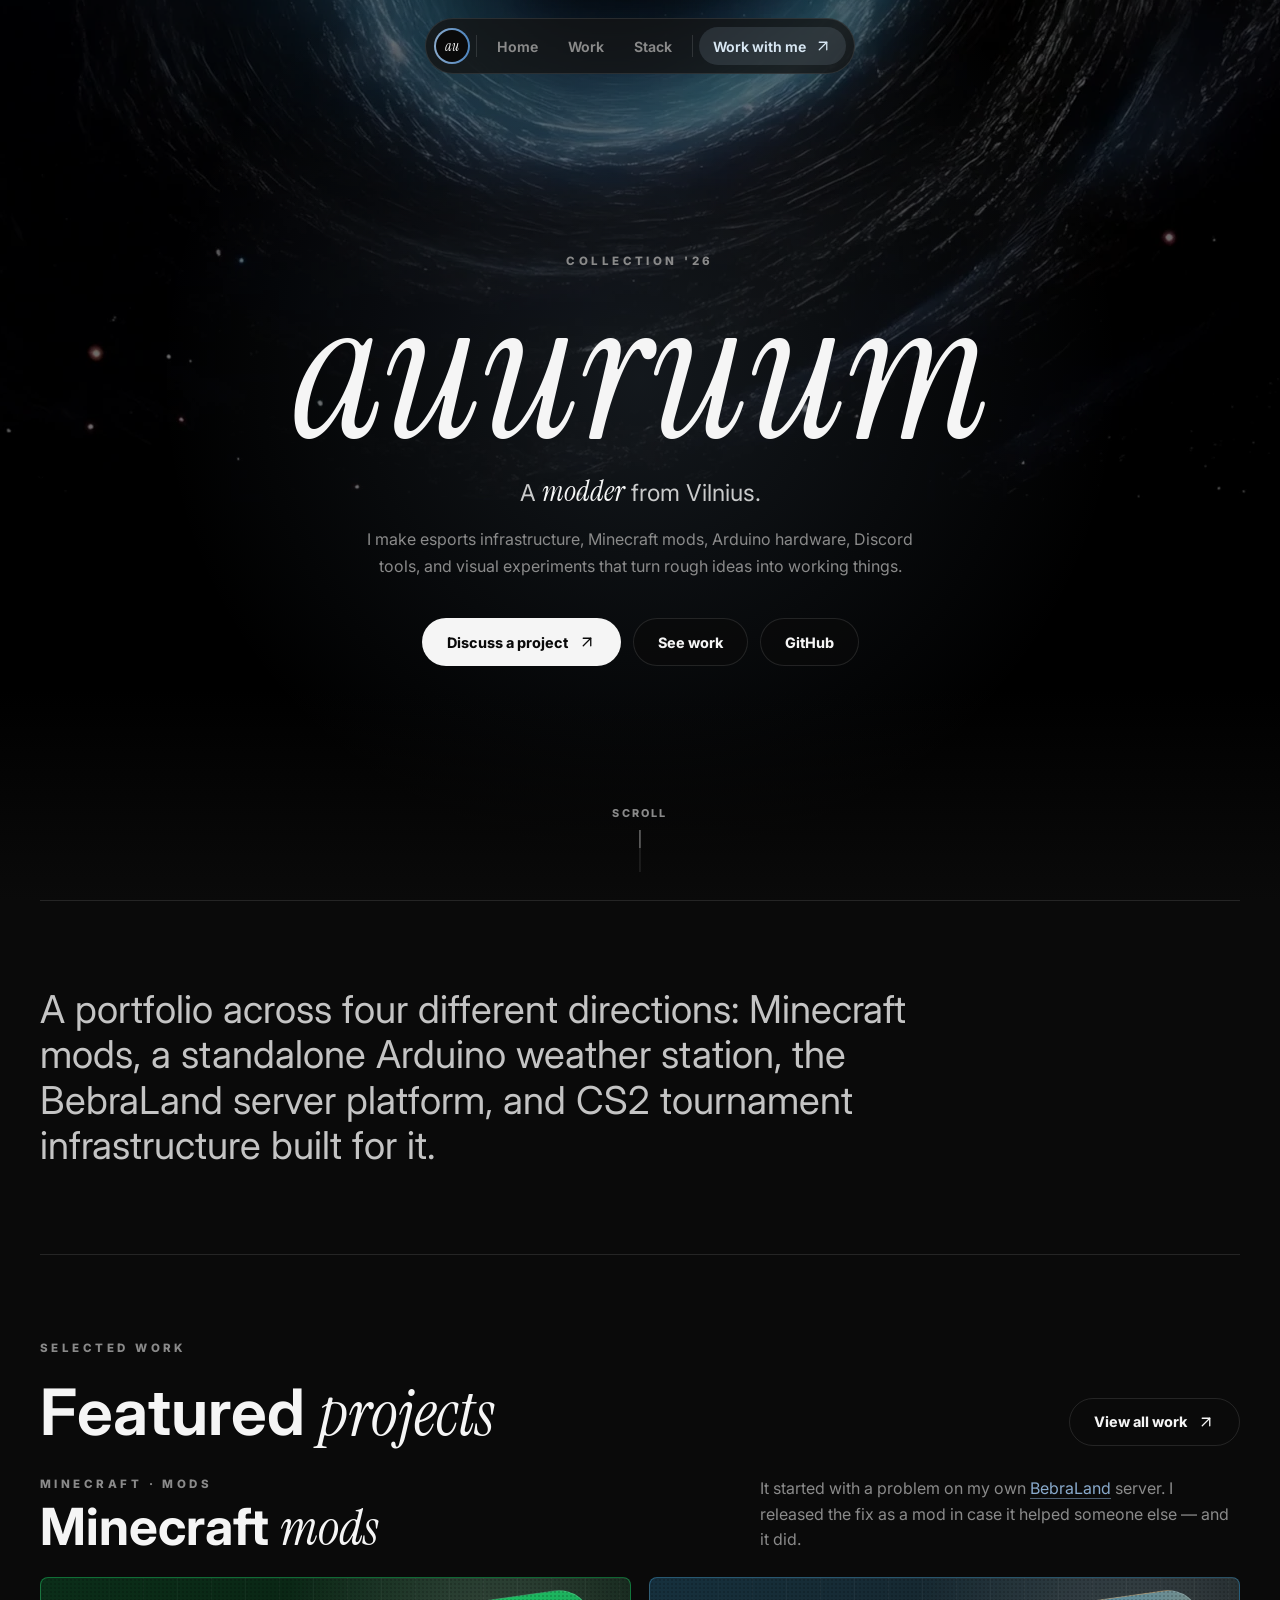
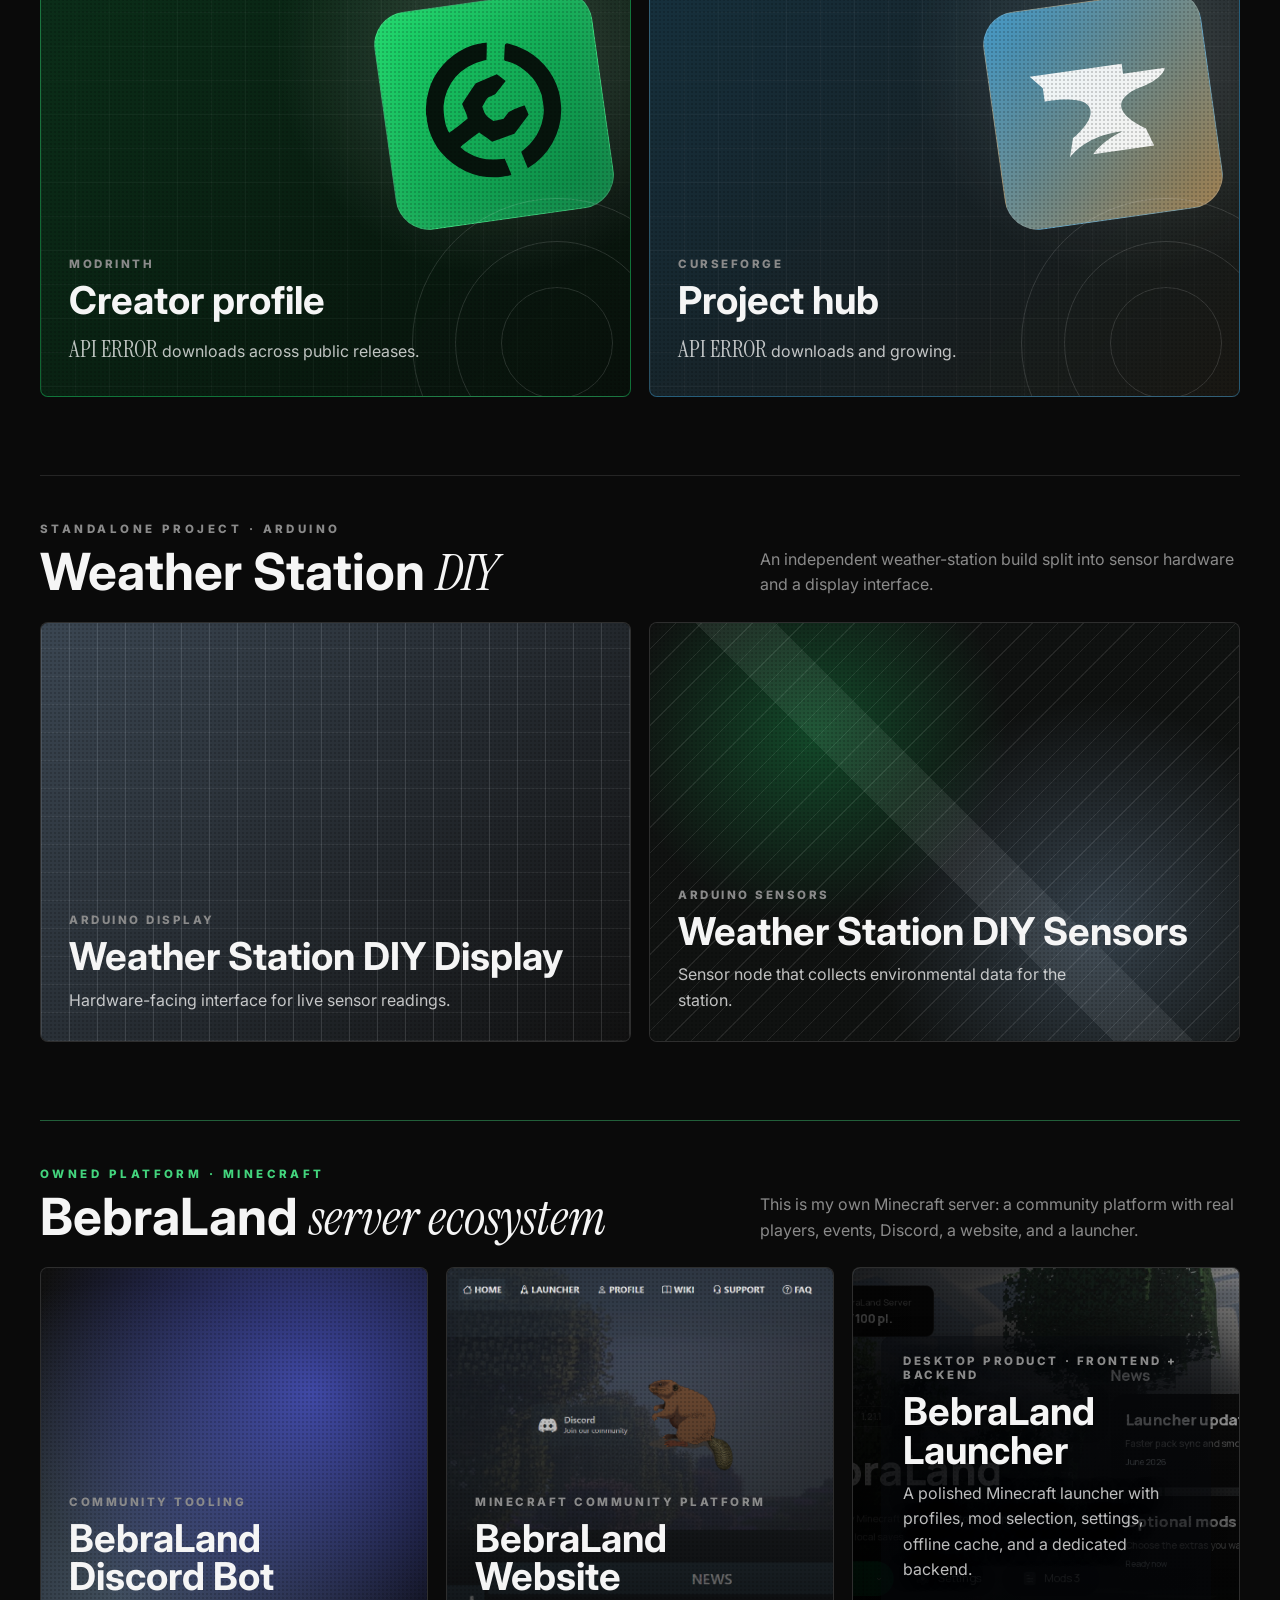
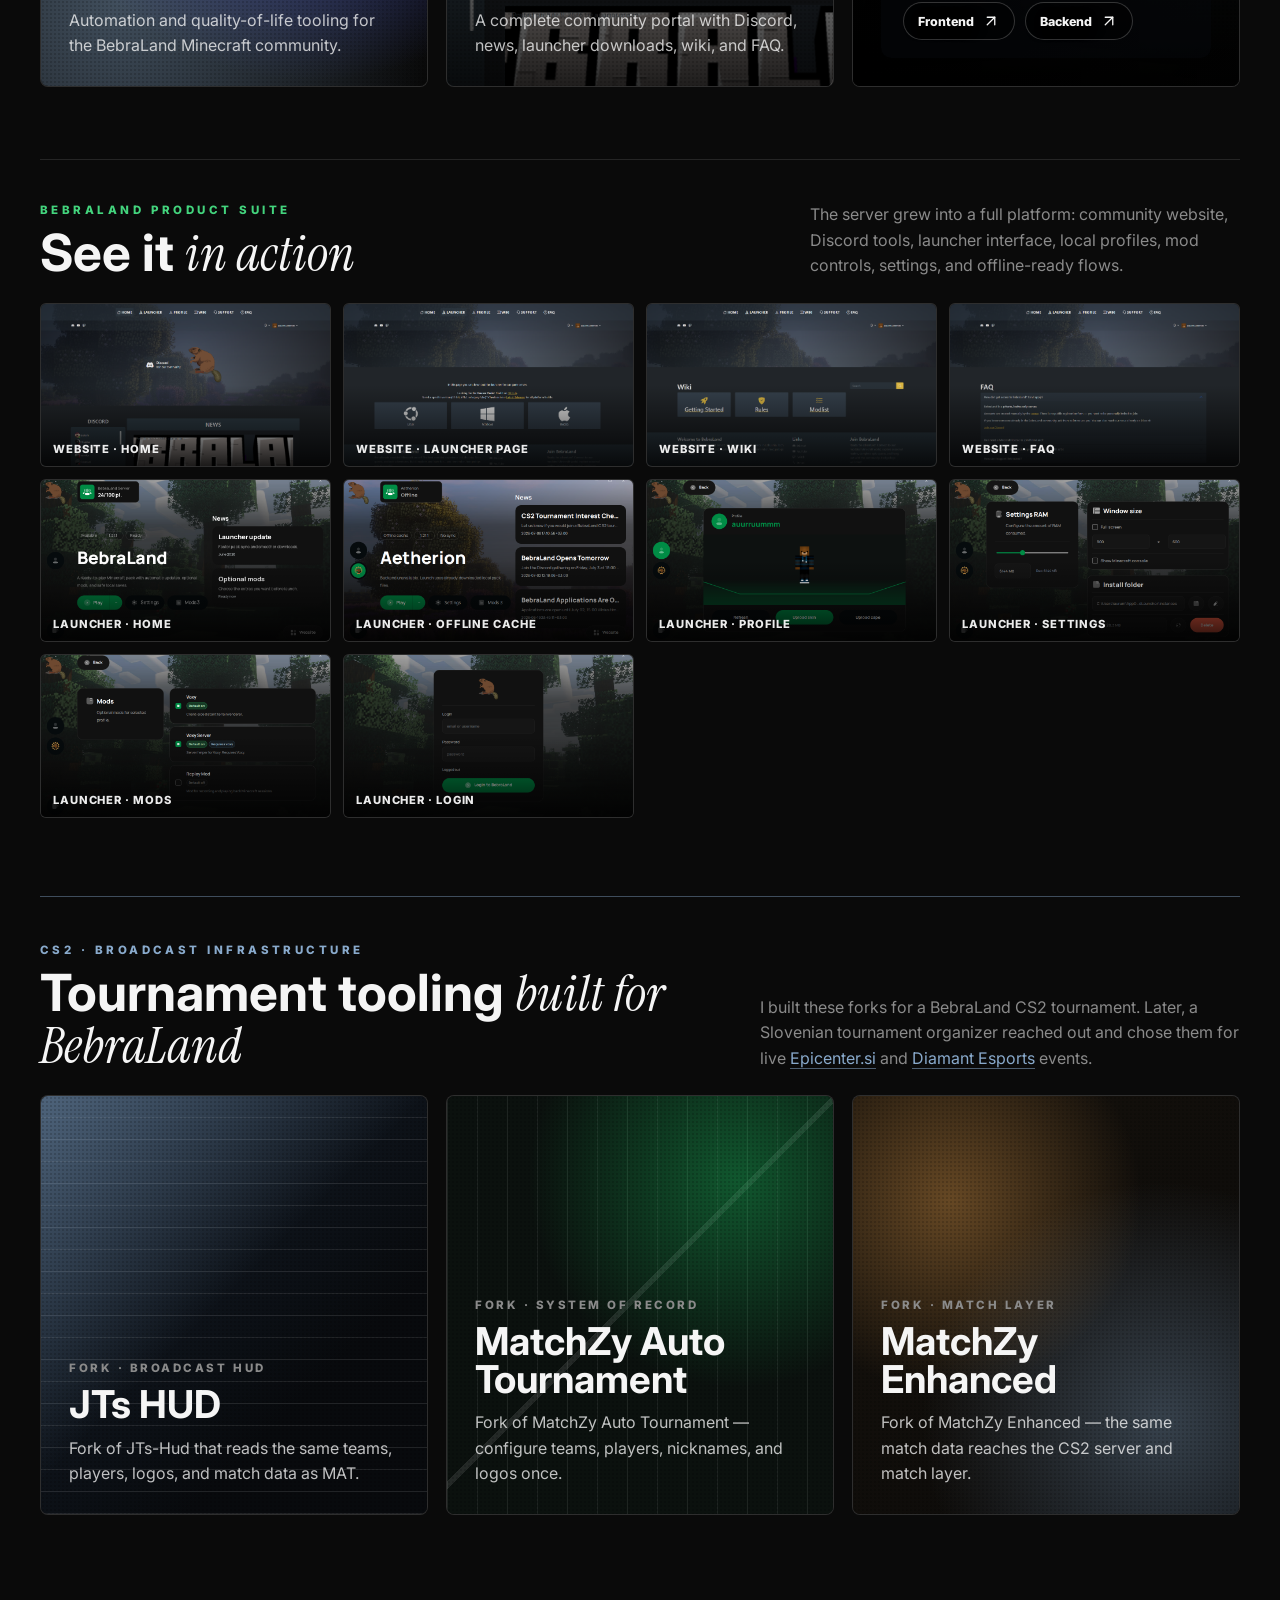
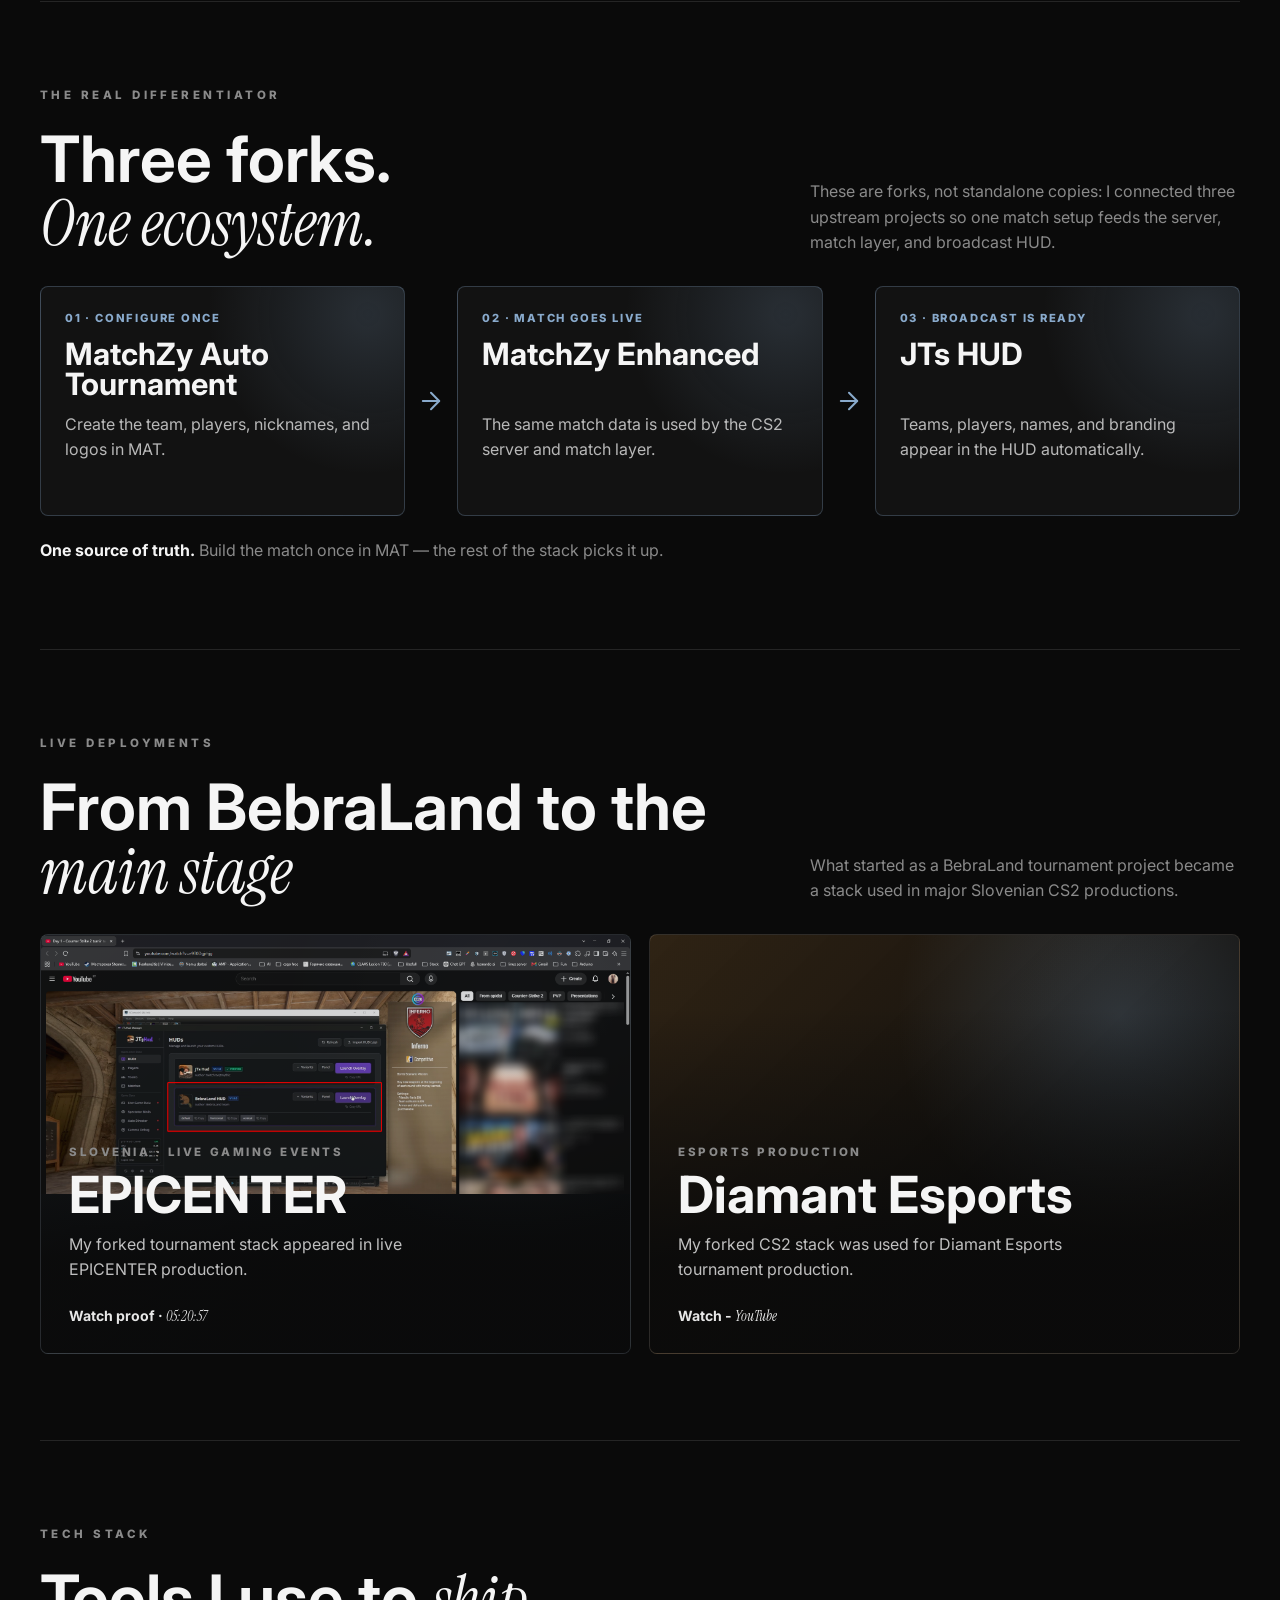
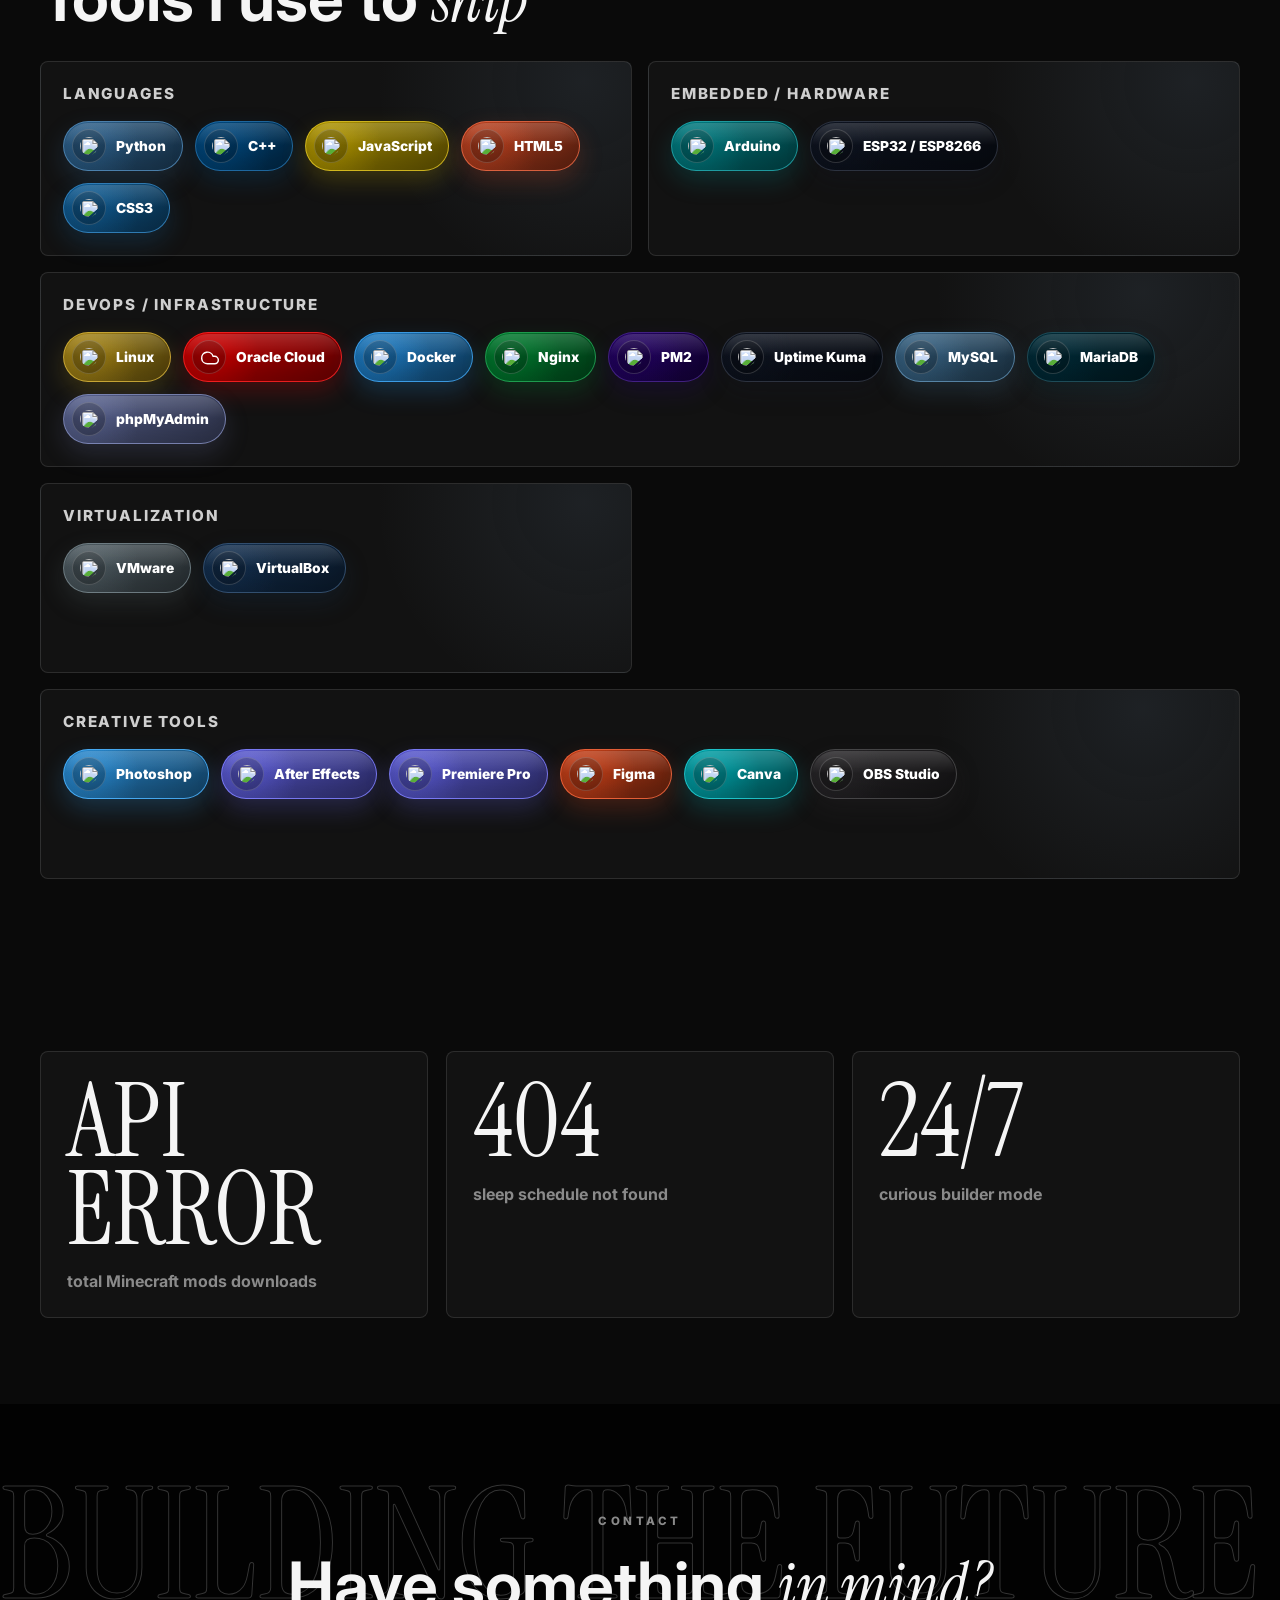
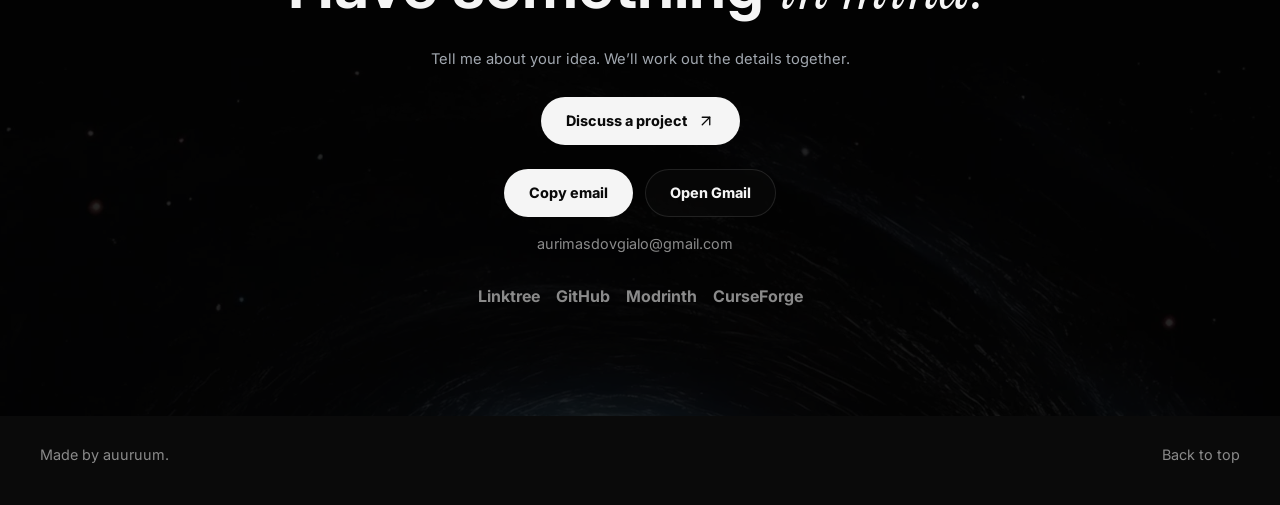
==== commit d6c43fbb: "Add cosmic transitions between portfolio pages" ====
--- a/index.html
+++ b/index.html
@@ -8,6 +8,8 @@
       content="auuruum portfolio: esports infrastructure, Minecraft mods, Arduino hardware, Discord tooling, creative code, and visual experiments."
     />
     <title>auuruum | Portfolio</title>
+    <link rel="stylesheet" href="assets/page-transitions.css?v=20261019-portal" />
+    <script src="assets/page-transitions.js?v=20261019-portal"></script>
     <script>
       // Decide before the first paint so returning visitors never see the overlay flash.
       try {
--- a/assets/page-transitions.css
+++ b/assets/page-transitions.css
@@ -0,0 +1,119 @@
+/* A shared cosmic iris bridges real document navigations on both pages. */
+html[data-page-transition]::before,
+html[data-page-transition]::after {
+  content: "";
+  position: fixed;
+  pointer-events: none;
+}
+
+html[data-page-transition]::before {
+  inset: 0;
+  z-index: 10000;
+  background:
+    radial-gradient(ellipse at var(--transition-x, 50%) var(--transition-y, 45%), rgba(78, 133, 191, 0.22), transparent 58%),
+    linear-gradient(160deg, rgba(8, 11, 16, 0.35), rgba(8, 11, 16, 0.85)),
+    url("cosmos-poster.webp") center 35% / cover no-repeat,
+    #080b10;
+}
+
+html[data-page-transition]::after {
+  z-index: 10001;
+  left: var(--transition-x, 50%);
+  top: var(--transition-y, 45%);
+  width: 90vmax;
+  height: 90vmax;
+  margin: -45vmax;
+  border: 1px solid rgba(185, 222, 255, 0.65);
+  border-radius: 50%;
+  background: radial-gradient(circle, transparent 65%, rgba(137, 170, 204, 0.12) 70%, transparent 71%);
+  box-shadow:
+    0 0 28px rgba(137, 170, 204, 0.3),
+    0 0 100px rgba(78, 133, 191, 0.2),
+    inset 0 0 36px rgba(137, 170, 204, 0.18);
+}
+
+html[data-page-transition="leaving"] {
+  cursor: progress;
+}
+html[data-page-transition="leaving"]::before {
+  pointer-events: auto;
+  animation: portal-cover 560ms cubic-bezier(0.7, 0, 0.2, 1) both;
+}
+html[data-page-transition="leaving"]::after {
+  animation: portal-ring-out 560ms cubic-bezier(0.7, 0, 0.2, 1) both;
+}
+html[data-page-transition="leaving"] main {
+  animation: portal-depart 560ms ease both;
+}
+
+html[data-page-transition="pending"]::before {
+  opacity: 1;
+}
+html[data-page-transition="pending"]::after {
+  opacity: 0;
+}
+html[data-page-transition="arriving"]::before {
+  animation: portal-reveal 700ms cubic-bezier(0.16, 1, 0.3, 1) both;
+}
+html[data-page-transition="arriving"]::after {
+  animation: portal-ring-in 800ms cubic-bezier(0.16, 1, 0.3, 1) both;
+}
+html[data-page-transition="arriving"] main {
+  animation: portal-arrive 650ms ease both;
+}
+html[data-page-transition="arriving"] :is(.hero-content, .hero-copy) {
+  animation: portal-copy-in 850ms cubic-bezier(0.16, 1, 0.3, 1) both;
+}
+html[data-page-transition="arriving"] .hero-scene {
+  animation: portal-scene-in 950ms cubic-bezier(0.16, 1, 0.3, 1) both;
+}
+html[data-page-transition="arriving"] :is(.site-header, .header) {
+  animation: portal-header-in 600ms 100ms cubic-bezier(0.16, 1, 0.3, 1) both;
+}
+
+@keyframes portal-cover {
+  from { clip-path: circle(0 at var(--transition-x, 50%) var(--transition-y, 45%)); }
+  to { clip-path: circle(150vmax at var(--transition-x, 50%) var(--transition-y, 45%)); }
+}
+@keyframes portal-ring-out {
+  from { opacity: 0.9; transform: scale(0.02); }
+  to { opacity: 0; transform: scale(3.4); }
+}
+@keyframes portal-depart {
+  to { opacity: 0.35; transform: translateY(-12px); }
+}
+@keyframes portal-reveal {
+  from { opacity: 1; }
+  to { opacity: 0; }
+}
+@keyframes portal-ring-in {
+  from { opacity: 0.65; transform: scale(0.2); }
+  to { opacity: 0; transform: scale(3.4); }
+}
+@keyframes portal-arrive {
+  from { opacity: 0.25; }
+  to { opacity: 1; }
+}
+@keyframes portal-copy-in {
+  from { opacity: 0; transform: translateY(28px); filter: blur(6px); }
+  to { opacity: 1; transform: none; filter: blur(0); }
+}
+@keyframes portal-scene-in {
+  from { opacity: 0; transform: translate(36px, 16px) scale(0.97); }
+  to { opacity: 1; transform: translateY(-8px) scale(1); }
+}
+@keyframes portal-header-in {
+  from { opacity: 0; transform: translateY(-8px); }
+  to { opacity: 1; transform: none; }
+}
+
+@media (prefers-reduced-motion: reduce) {
+  html[data-page-transition]::before,
+  html[data-page-transition]::after {
+    display: none;
+  }
+  html[data-page-transition] main,
+  html[data-page-transition] :is(.hero-content, .hero-copy, .hero-scene, .site-header, .header) {
+    animation: none;
+  }
+}
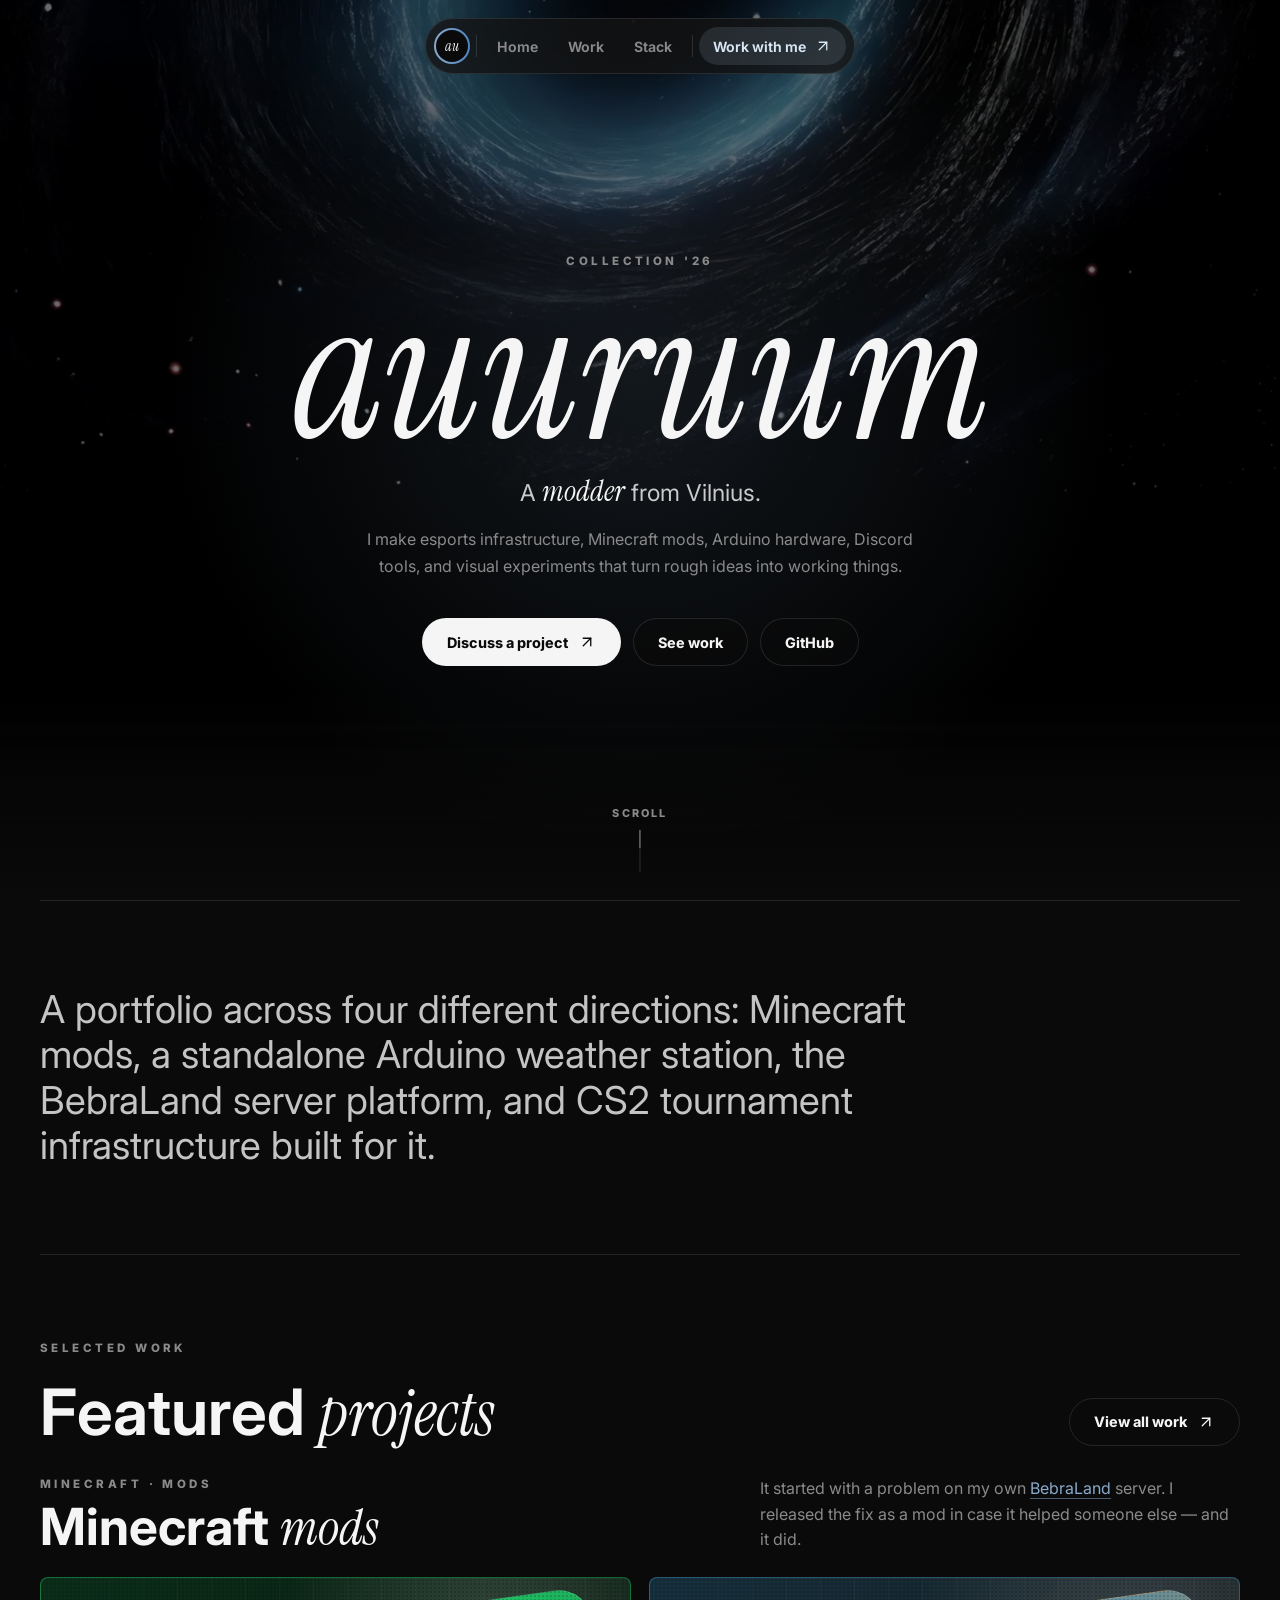
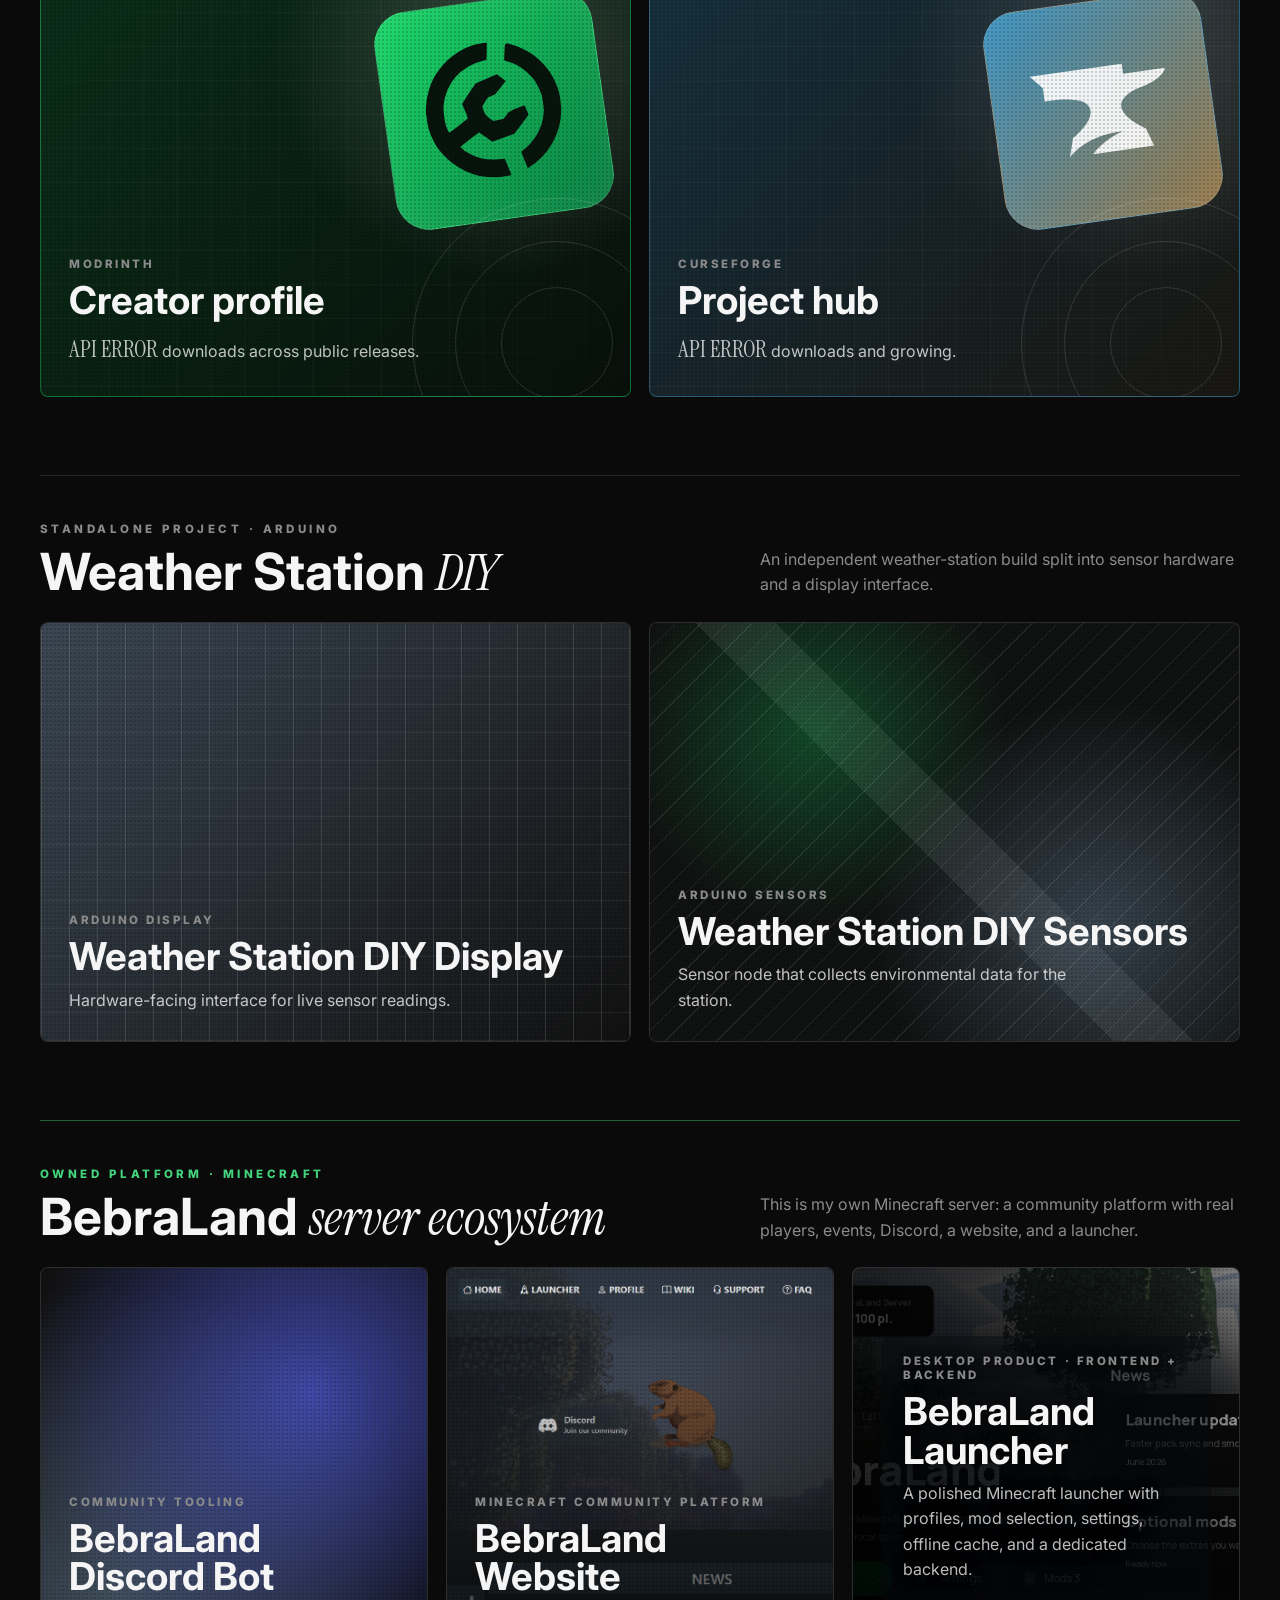
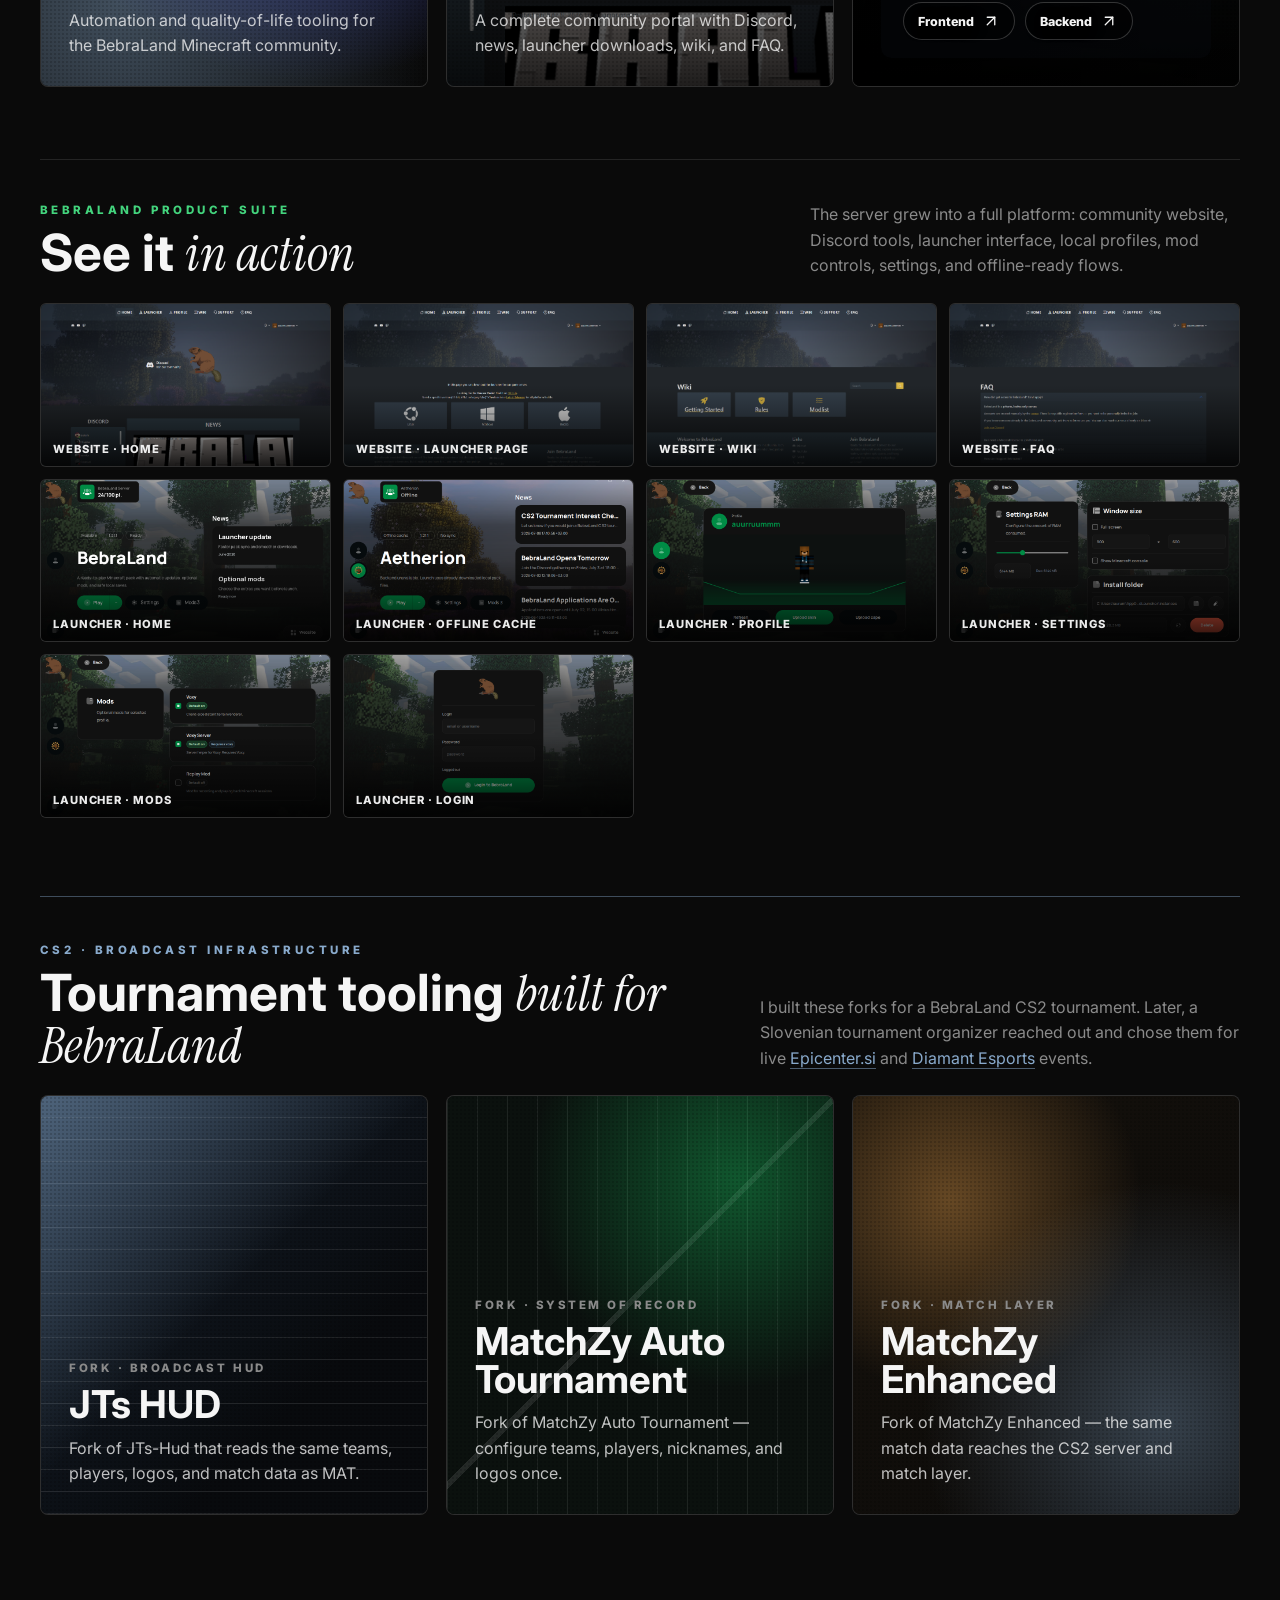
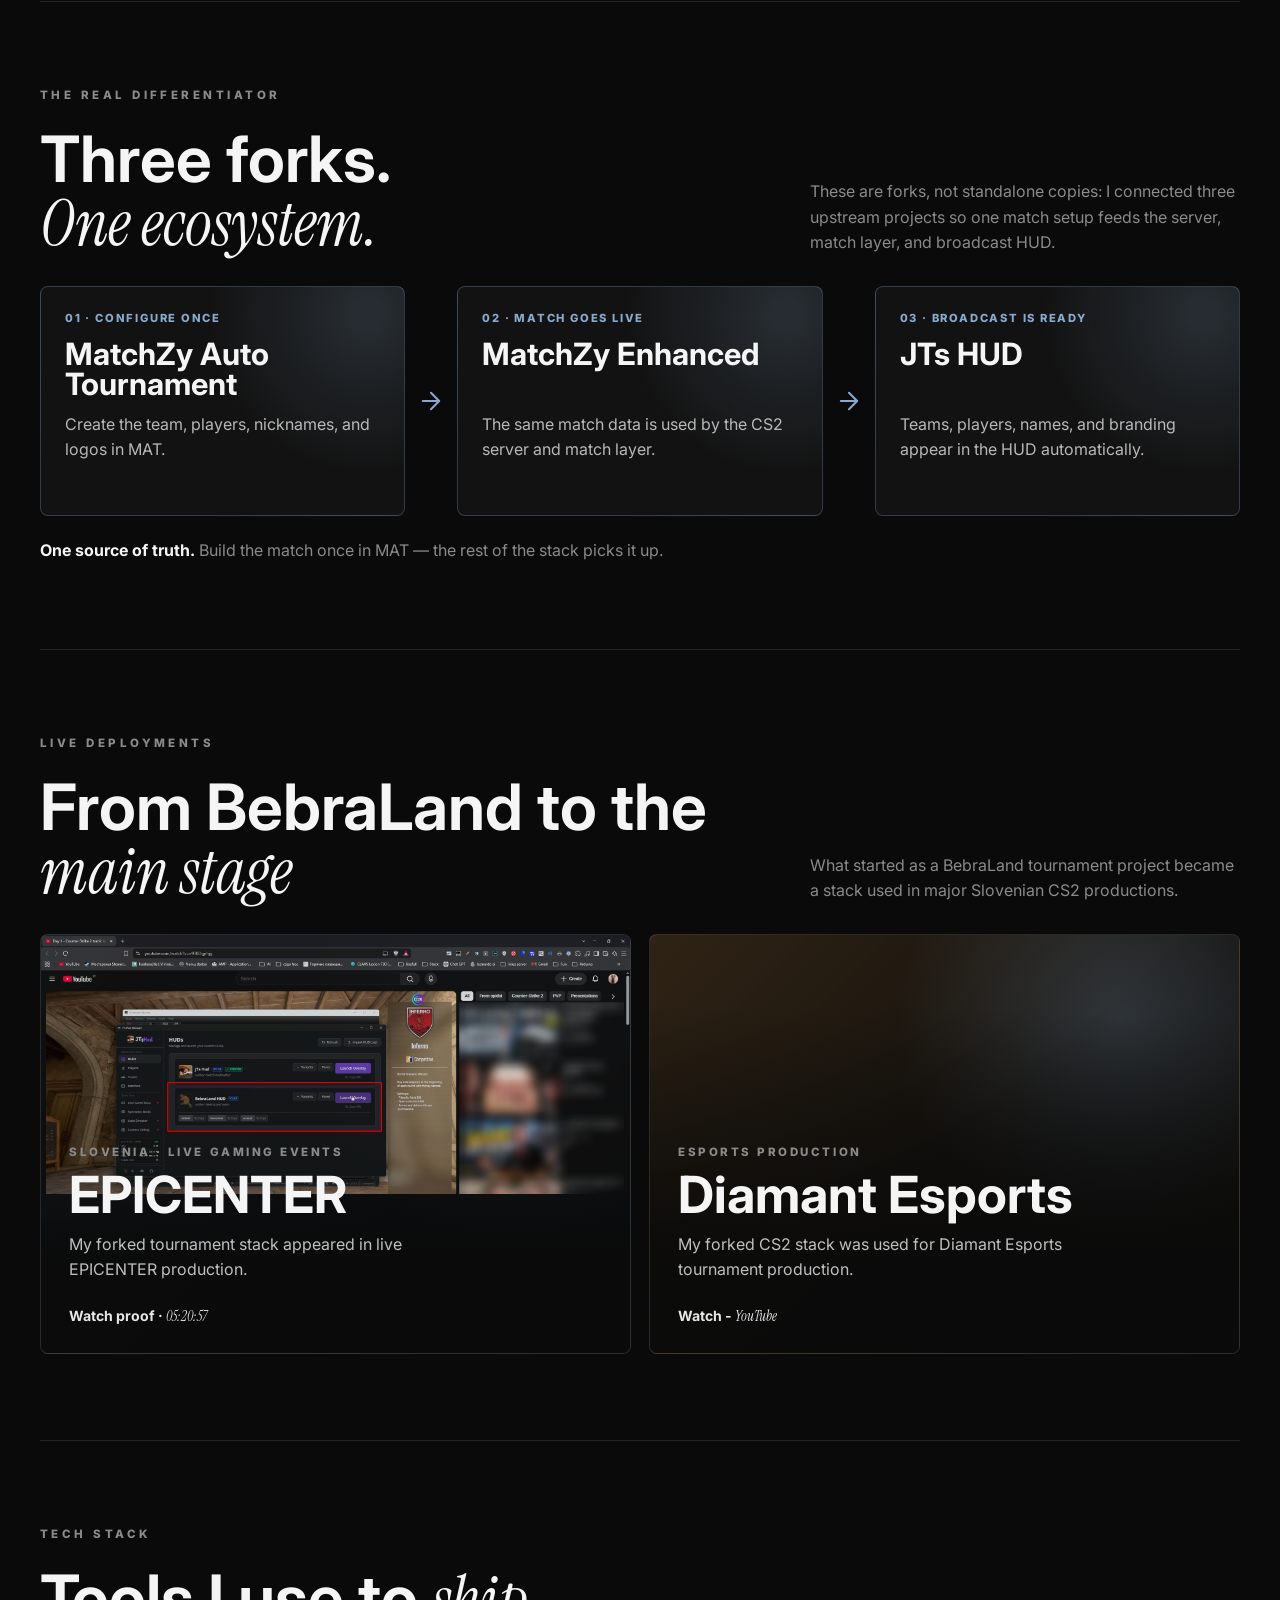
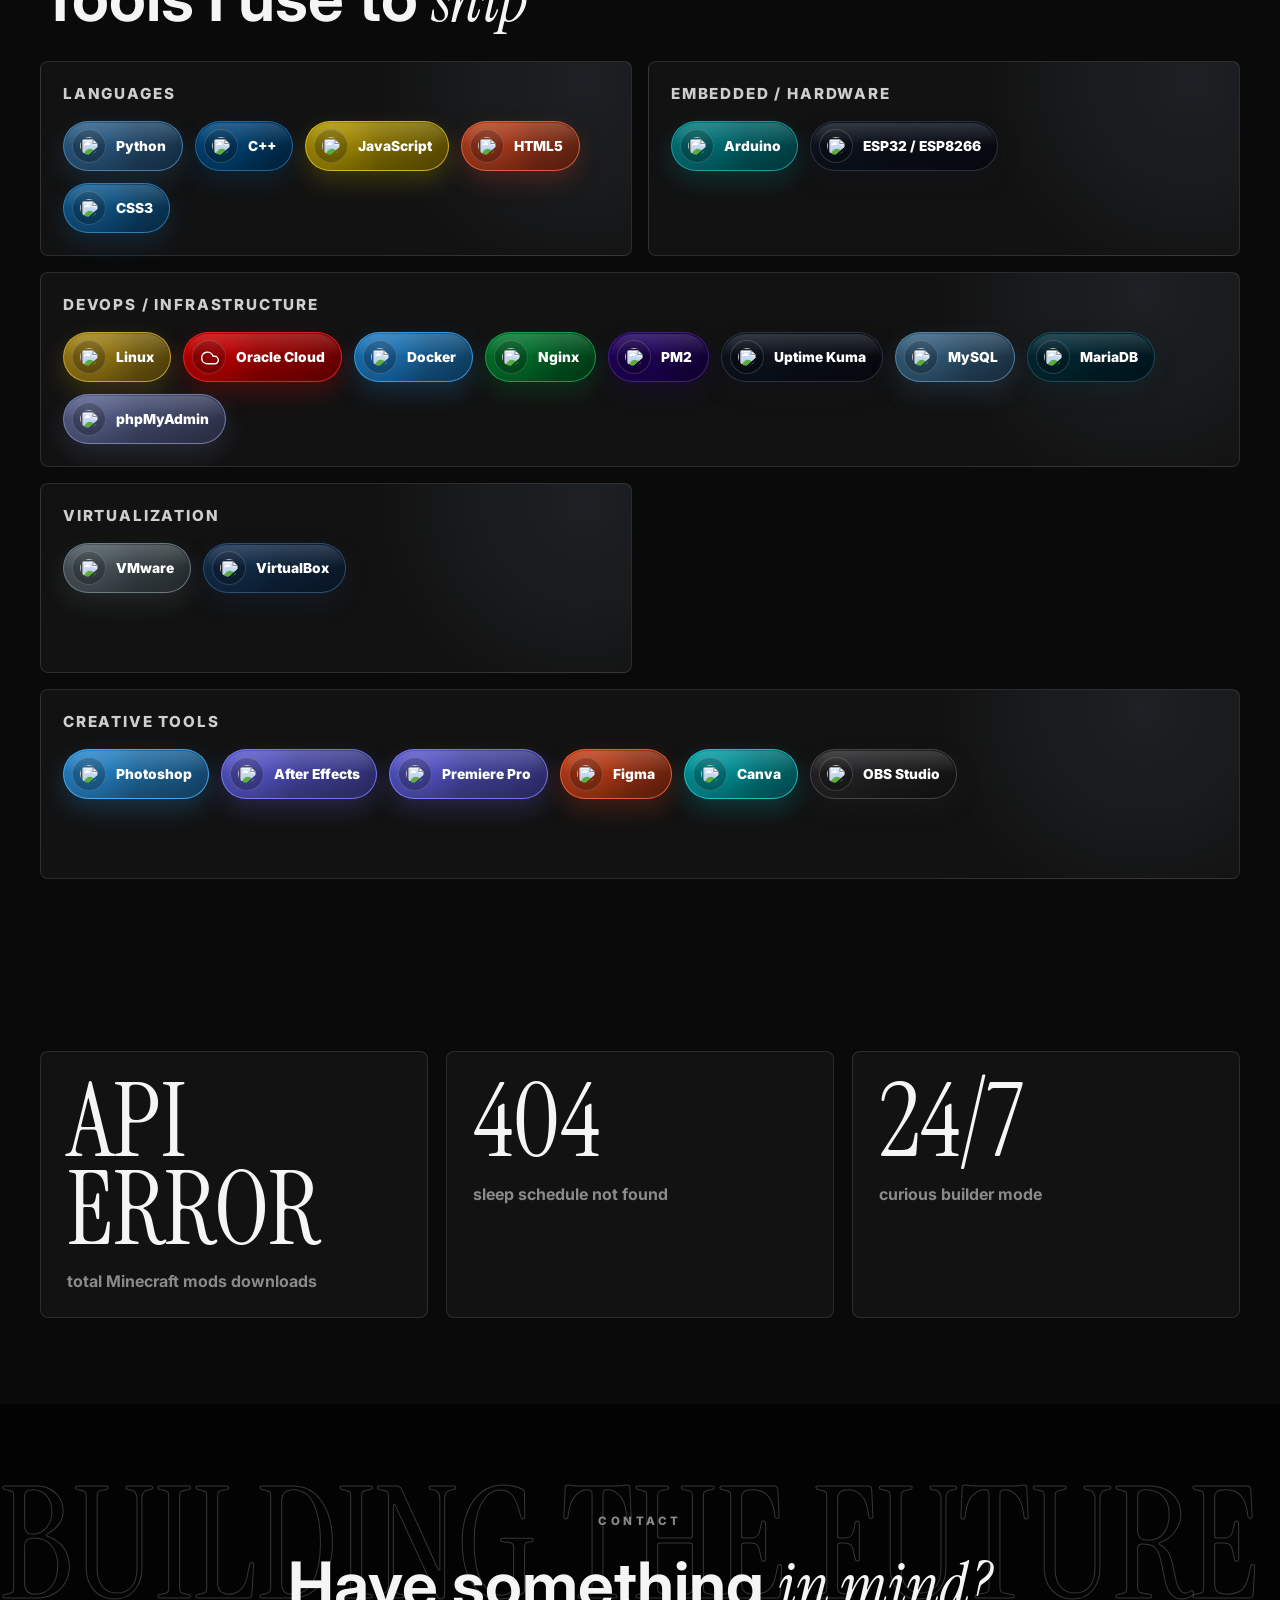
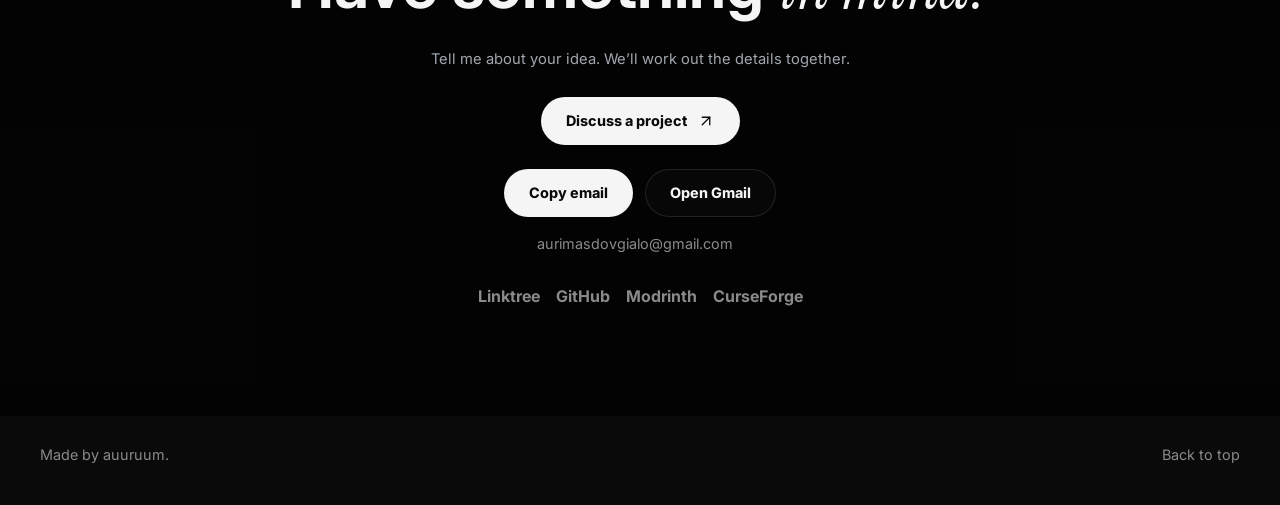
==== commit 76572c5e: "Keep cosmic video continuous across page navigation" ====
--- a/index.html
+++ b/index.html
@@ -8,8 +8,9 @@
       content="auuruum portfolio: esports infrastructure, Minecraft mods, Arduino hardware, Discord tooling, creative code, and visual experiments."
     />
     <title>auuruum | Portfolio</title>
-    <link rel="stylesheet" href="assets/page-transitions.css?v=20261019-portal" />
-    <script src="assets/page-transitions.js?v=20261019-portal"></script>
+    <link rel="stylesheet" href="assets/page-transitions.css?v=20261019-continuous-v2" />
+    <script src="assets/cosmic-scene.js?v=20261019-continuous-v2"></script>
+    <script src="assets/page-transitions.js?v=20261019-continuous-v2"></script>
     <script>
       // Decide before the first paint so returning visitors never see the overlay flash.
       try {
@@ -27,10 +28,10 @@
     <link rel="preconnect" href="https://fonts.googleapis.com" />
     <link rel="preconnect" href="https://fonts.gstatic.com" crossorigin />
     <link
-      href="https://fonts.googleapis.com/css2?family=Instrument+Serif:ital@0;1&family=Inter:wght@300;400;500;600;700;800&display=swap"
+      data-page-font href="https://fonts.googleapis.com/css2?family=Instrument+Serif:ital@0;1&family=Inter:wght@300;400;500;600;700;800&display=swap"
       rel="stylesheet"
     />
-    <link rel="stylesheet" href="styles.css" />
+    <link rel="stylesheet" href="styles.css" data-page-style />
     <link rel="stylesheet" href="assets/icons.css" />
   </head>
   <body>
@@ -56,7 +57,7 @@
     </header>
 
     <main id="top">
-      <section class="hero" aria-label="Portfolio hero">
+      <section class="hero" aria-label="Portfolio hero" data-cosmic-region>
         <video
           class="hero-video"
           id="hero-video"
@@ -448,7 +449,7 @@
         </div>
       </section>
 
-      <section class="section contact" id="contact">
+      <section class="section contact" id="contact" data-cosmic-region>
         <video
           class="footer-video"
           id="footer-video"
@@ -510,7 +511,6 @@
         <button class="lightbox-nav" id="lightbox-next" type="button" aria-label="Next screenshot"><svg class="icon" viewBox="0 0 24 24" fill="none" stroke="currentColor" stroke-width="1.75" stroke-linecap="round" stroke-linejoin="round" aria-hidden="true" focusable="false" data-icon="arrow-right"><path d="M5 12h14" /><path d="m12 5 7 7-7 7" /></svg></button>
       </div>
     </dialog>
-    <script src="https://cdn.jsdelivr.net/npm/hls.js@latest"></script>
-    <script src="script.js"></script>
+    <script src="script.js?v=20261019-continuous-v2" data-page-script></script>
   </body>
 </html>
--- a/assets/page-transitions.css
+++ b/assets/page-transitions.css
@@ -1,21 +1,40 @@
-/* A shared cosmic iris bridges real document navigations on both pages. */
+/* The scene remains connected while only the foreground changes pages. */
+html[data-cosmic-scene] body { isolation: isolate; }
+#page-shell { position: relative; isolation: isolate; min-height: 100vh; }
+#page-shell main [tabindex="-1"]:focus { outline: none; }
+#cosmic-stage {
+  position: fixed;
+  left: 0;
+  width: 100%;
+  overflow: hidden;
+  z-index: -1;
+  pointer-events: none;
+  background: #0a0a0a;
+  mask-image: linear-gradient(#000 72%, transparent 100%);
+}
+#cosmic-stage[data-visible="false"] { visibility: hidden; }
+#cosmic-stage video {
+  display: block;
+  width: 100%;
+  height: 100%;
+  object-fit: cover;
+  object-position: 50% 35%;
+  transform: scale(1.015);
+}
+html[data-cosmic-scene] :is(.hero-video, .footer-video, .hero-atmosphere) { visibility: hidden; }
+html[data-page-transition] #cosmic-stage {
+  visibility: visible;
+  transition: top 700ms cubic-bezier(0.16, 1, 0.3, 1), height 700ms cubic-bezier(0.16, 1, 0.3, 1);
+}
+html[data-page-transition] #cosmic-stage video { transition: transform 850ms cubic-bezier(0.16, 1, 0.3, 1); }
+html[data-page-transition="leaving"] #cosmic-stage video { transform: scale(1.075); }
 html[data-page-transition]::before,
-html[data-page-transition]::after {
-  content: "";
-  position: fixed;
-  pointer-events: none;
-}
-
+html[data-page-transition]::after { content: ""; position: fixed; pointer-events: none; }
 html[data-page-transition]::before {
   inset: 0;
   z-index: 10000;
-  background:
-    radial-gradient(ellipse at var(--transition-x, 50%) var(--transition-y, 45%), rgba(78, 133, 191, 0.22), transparent 58%),
-    linear-gradient(160deg, rgba(8, 11, 16, 0.35), rgba(8, 11, 16, 0.85)),
-    url("cosmos-poster.webp") center 35% / cover no-repeat,
-    #080b10;
+  background: radial-gradient(ellipse at var(--transition-x, 50%) var(--transition-y, 45%), rgba(137, 170, 204, 0.16), rgba(8, 11, 16, 0.24) 65%);
 }
-
 html[data-page-transition]::after {
   z-index: 10001;
   left: var(--transition-x, 50%);
@@ -25,95 +44,31 @@
   margin: -45vmax;
   border: 1px solid rgba(185, 222, 255, 0.65);
   border-radius: 50%;
-  background: radial-gradient(circle, transparent 65%, rgba(137, 170, 204, 0.12) 70%, transparent 71%);
-  box-shadow:
-    0 0 28px rgba(137, 170, 204, 0.3),
-    0 0 100px rgba(78, 133, 191, 0.2),
-    inset 0 0 36px rgba(137, 170, 204, 0.18);
+  box-shadow: 0 0 28px rgba(137, 170, 204, 0.3), 0 0 100px rgba(78, 133, 191, 0.2), inset 0 0 36px rgba(137, 170, 204, 0.18);
 }
-
-html[data-page-transition="leaving"] {
-  cursor: progress;
+html[data-page-transition="leaving"] { cursor: progress; }
+html[data-page-transition="leaving"]::before { animation: scene-glow-in 560ms ease both; }
+html[data-page-transition="leaving"]::after { animation: portal-ring-out 560ms cubic-bezier(0.7, 0, 0.2, 1) both; }
+html[data-page-transition="leaving"] #page-shell { animation: foreground-out 560ms ease both; }
+html[data-page-transition="arriving"]::before { animation: scene-glow-out 700ms ease both; }
+html[data-page-transition="arriving"]::after { animation: portal-ring-in 800ms cubic-bezier(0.16, 1, 0.3, 1) both; }
+html[data-page-transition="arriving"] #page-shell { animation: foreground-in 650ms ease both; }
+html[data-page-transition="arriving"] :is(.hero-content, .hero-copy) { animation: portal-copy-in 850ms cubic-bezier(0.16, 1, 0.3, 1) both; }
+html[data-page-transition="arriving"] .hero-scene { animation: portal-scene-in 950ms cubic-bezier(0.16, 1, 0.3, 1) both; }
+html[data-page-transition="arriving"] :is(.site-header, .header) { animation: portal-header-in 600ms 100ms cubic-bezier(0.16, 1, 0.3, 1) both; }
+@keyframes scene-glow-in { from { opacity: 0; } to { opacity: 1; } }
+@keyframes scene-glow-out { from { opacity: 1; } to { opacity: 0; } }
+@keyframes portal-ring-out { from { opacity: 0.9; transform: scale(0.02); } to { opacity: 0; transform: scale(3.4); } }
+@keyframes portal-ring-in { from { opacity: 0.65; transform: scale(0.2); } to { opacity: 0; transform: scale(3.4); } }
+@keyframes foreground-out { from { opacity: 1; } to { opacity: 0; } }
+@keyframes foreground-in { from { opacity: 0; } to { opacity: 1; } }
+@keyframes portal-copy-in { from { opacity: 0; transform: translateY(28px); filter: blur(6px); } to { opacity: 1; transform: none; filter: blur(0); } }
+@keyframes portal-scene-in { from { opacity: 0; transform: translate(36px, 16px) scale(0.97); } to { opacity: 1; transform: translateY(-8px) scale(1); } }
+@keyframes portal-header-in { from { opacity: 0; transform: translateY(-8px); } to { opacity: 1; transform: none; } }
+@media (prefers-reduced-motion: reduce) {
+  html[data-page-transition]::before, html[data-page-transition]::after { display: none; }
+  html[data-page-transition] #page-shell,
+  html[data-page-transition] :is(.hero-content, .hero-copy, .hero-scene, .site-header, .header) { animation: none; }
+  html[data-page-transition] #cosmic-stage { transition: none; }
+  html[data-page-transition] #cosmic-stage video { transition: none; transform: scale(1.015); }
 }
-html[data-page-transition="leaving"]::before {
-  pointer-events: auto;
-  animation: portal-cover 560ms cubic-bezier(0.7, 0, 0.2, 1) both;
-}
-html[data-page-transition="leaving"]::after {
-  animation: portal-ring-out 560ms cubic-bezier(0.7, 0, 0.2, 1) both;
-}
-html[data-page-transition="leaving"] main {
-  animation: portal-depart 560ms ease both;
-}
-
-html[data-page-transition="pending"]::before {
-  opacity: 1;
-}
-html[data-page-transition="pending"]::after {
-  opacity: 0;
-}
-html[data-page-transition="arriving"]::before {
-  animation: portal-reveal 700ms cubic-bezier(0.16, 1, 0.3, 1) both;
-}
-html[data-page-transition="arriving"]::after {
-  animation: portal-ring-in 800ms cubic-bezier(0.16, 1, 0.3, 1) both;
-}
-html[data-page-transition="arriving"] main {
-  animation: portal-arrive 650ms ease both;
-}
-html[data-page-transition="arriving"] :is(.hero-content, .hero-copy) {
-  animation: portal-copy-in 850ms cubic-bezier(0.16, 1, 0.3, 1) both;
-}
-html[data-page-transition="arriving"] .hero-scene {
-  animation: portal-scene-in 950ms cubic-bezier(0.16, 1, 0.3, 1) both;
-}
-html[data-page-transition="arriving"] :is(.site-header, .header) {
-  animation: portal-header-in 600ms 100ms cubic-bezier(0.16, 1, 0.3, 1) both;
-}
-
-@keyframes portal-cover {
-  from { clip-path: circle(0 at var(--transition-x, 50%) var(--transition-y, 45%)); }
-  to { clip-path: circle(150vmax at var(--transition-x, 50%) var(--transition-y, 45%)); }
-}
-@keyframes portal-ring-out {
-  from { opacity: 0.9; transform: scale(0.02); }
-  to { opacity: 0; transform: scale(3.4); }
-}
-@keyframes portal-depart {
-  to { opacity: 0.35; transform: translateY(-12px); }
-}
-@keyframes portal-reveal {
-  from { opacity: 1; }
-  to { opacity: 0; }
-}
-@keyframes portal-ring-in {
-  from { opacity: 0.65; transform: scale(0.2); }
-  to { opacity: 0; transform: scale(3.4); }
-}
-@keyframes portal-arrive {
-  from { opacity: 0.25; }
-  to { opacity: 1; }
-}
-@keyframes portal-copy-in {
-  from { opacity: 0; transform: translateY(28px); filter: blur(6px); }
-  to { opacity: 1; transform: none; filter: blur(0); }
-}
-@keyframes portal-scene-in {
-  from { opacity: 0; transform: translate(36px, 16px) scale(0.97); }
-  to { opacity: 1; transform: translateY(-8px) scale(1); }
-}
-@keyframes portal-header-in {
-  from { opacity: 0; transform: translateY(-8px); }
-  to { opacity: 1; transform: none; }
-}
-
-@media (prefers-reduced-motion: reduce) {
-  html[data-page-transition]::before,
-  html[data-page-transition]::after {
-    display: none;
-  }
-  html[data-page-transition] main,
-  html[data-page-transition] :is(.hero-content, .hero-copy, .hero-scene, .site-header, .header) {
-    animation: none;
-  }
-}
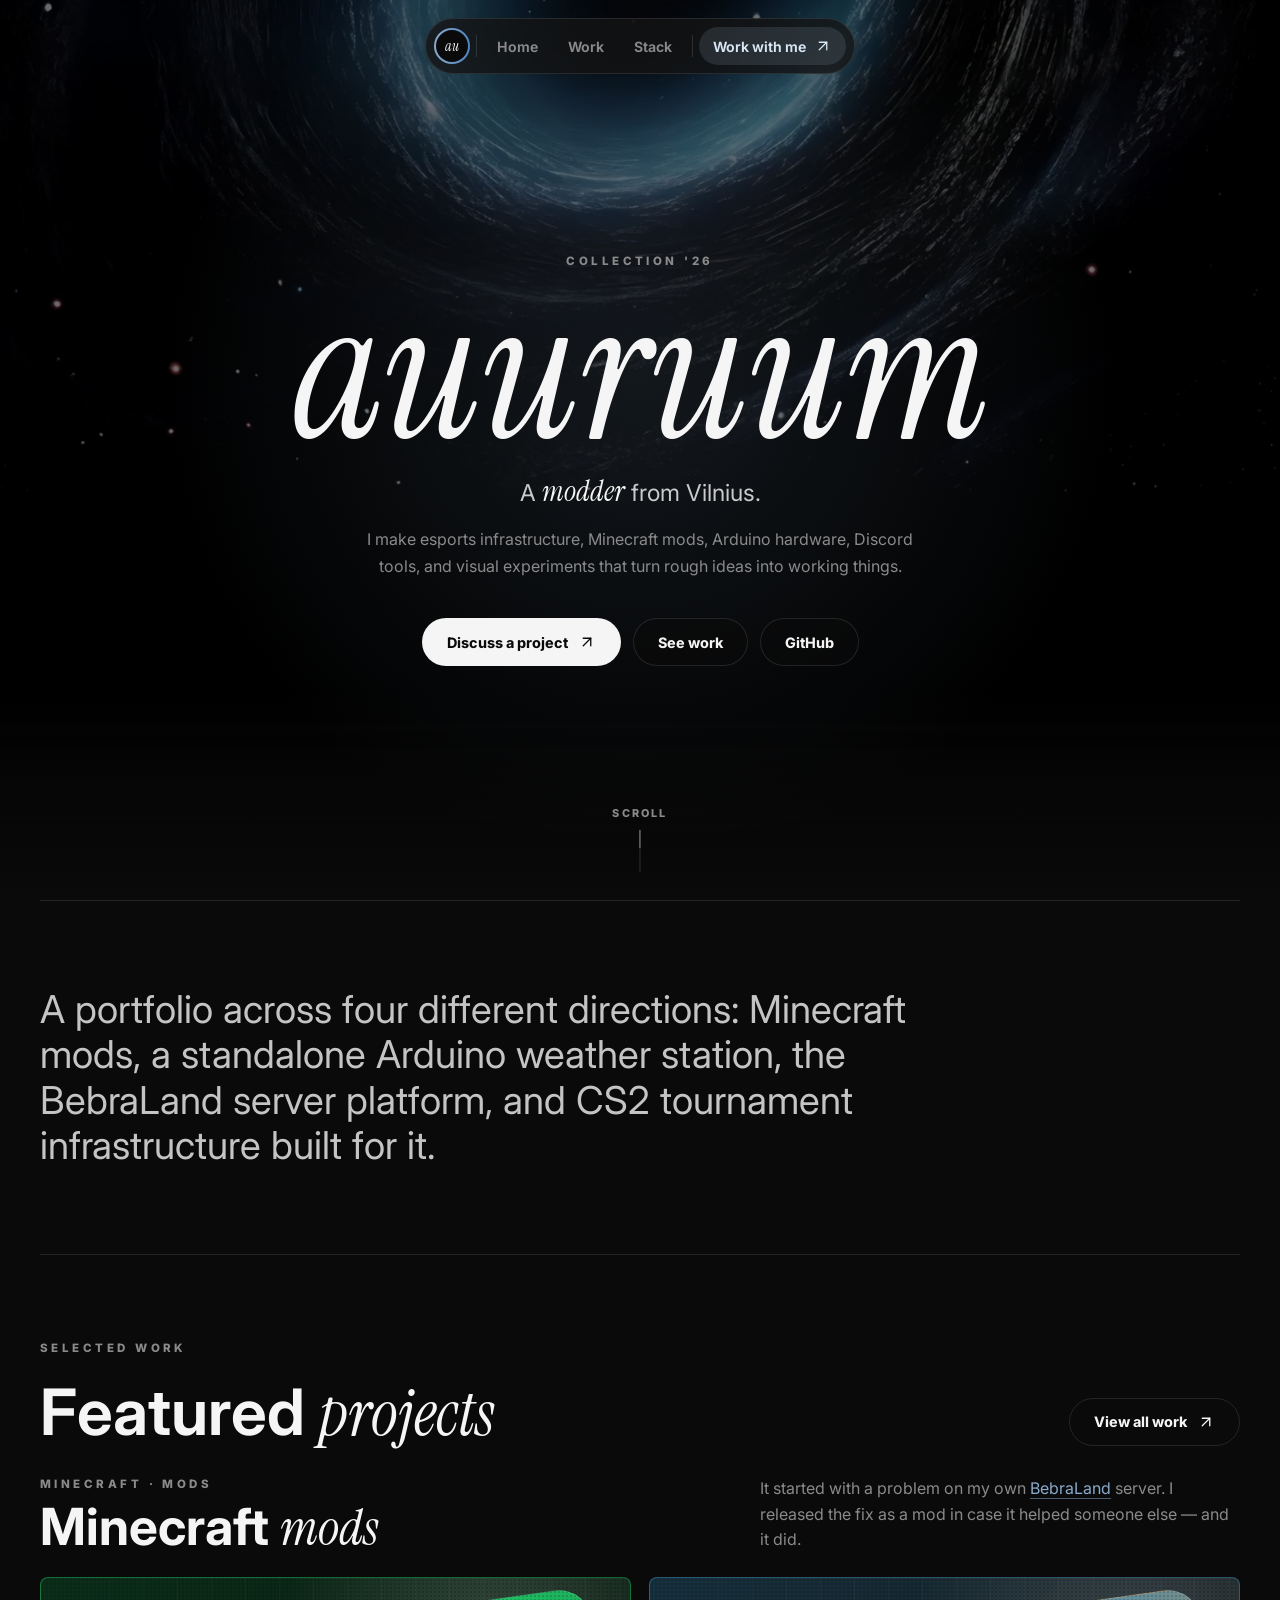
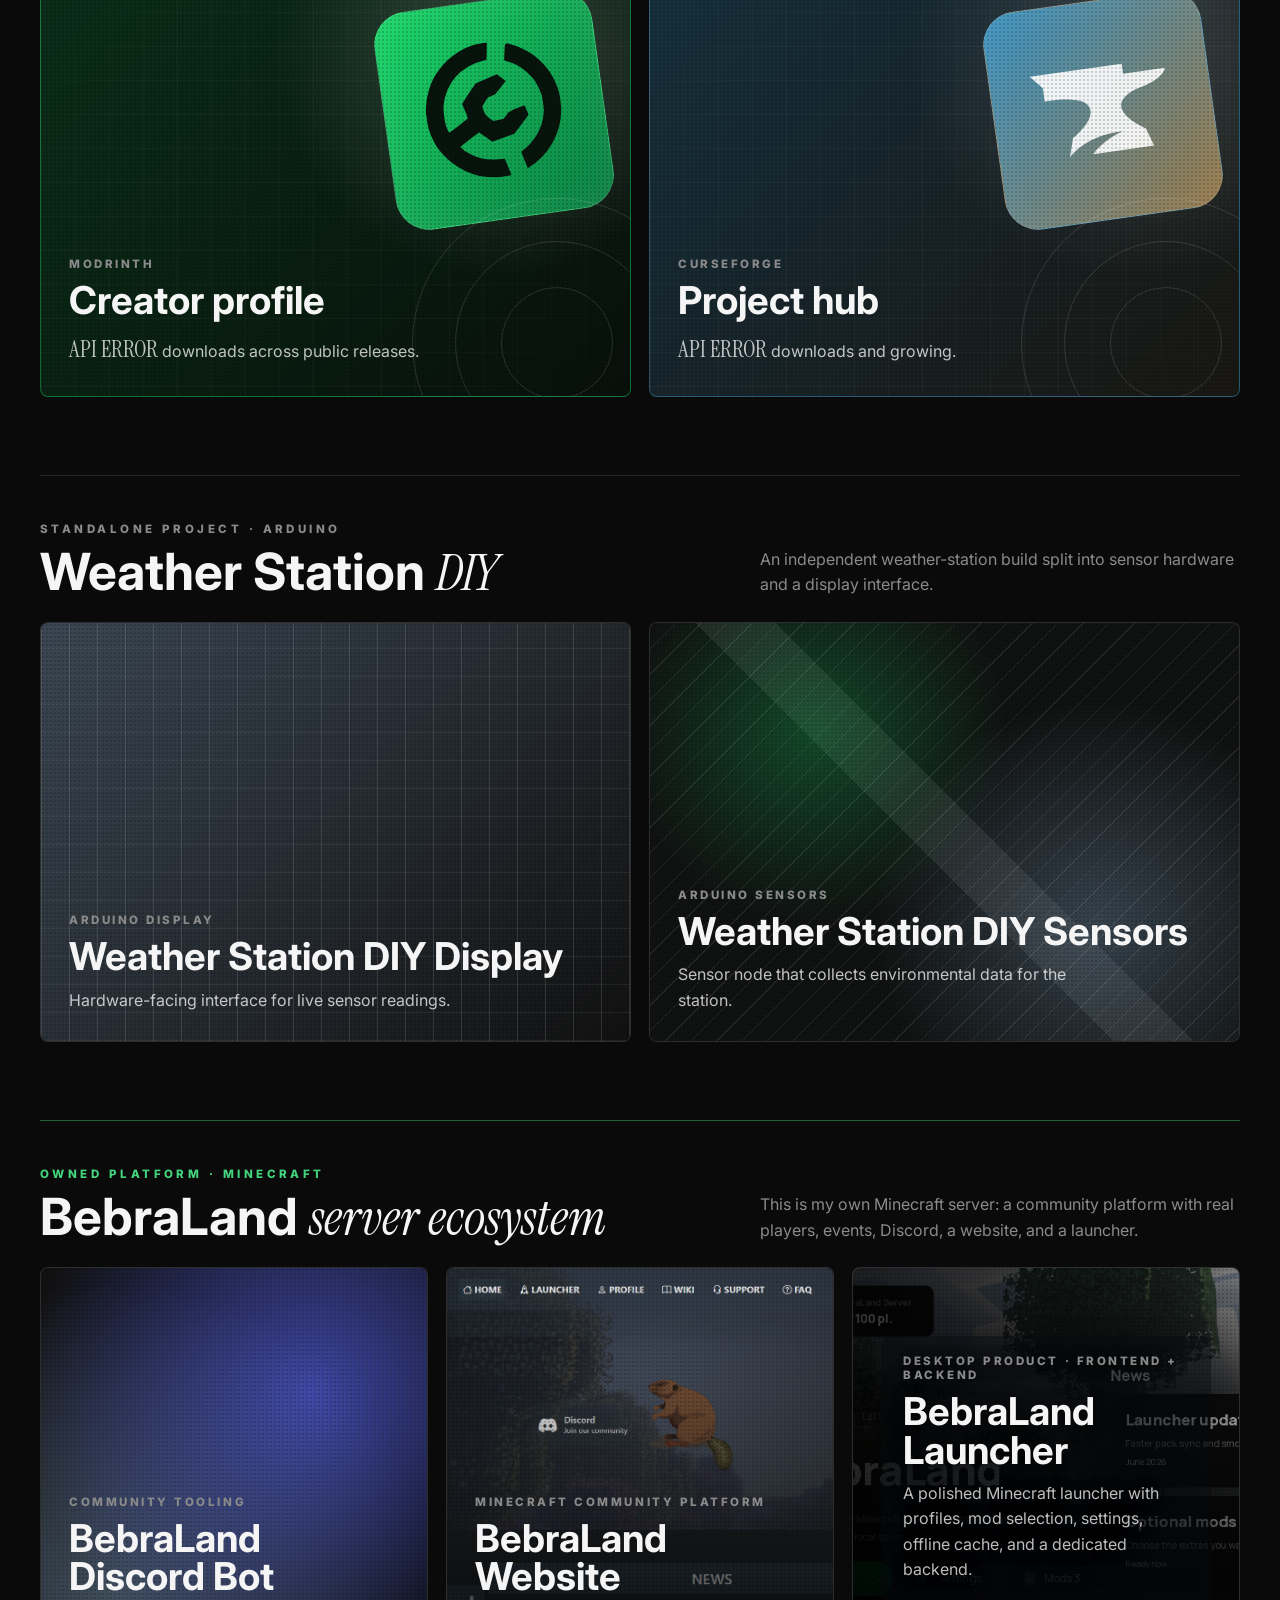
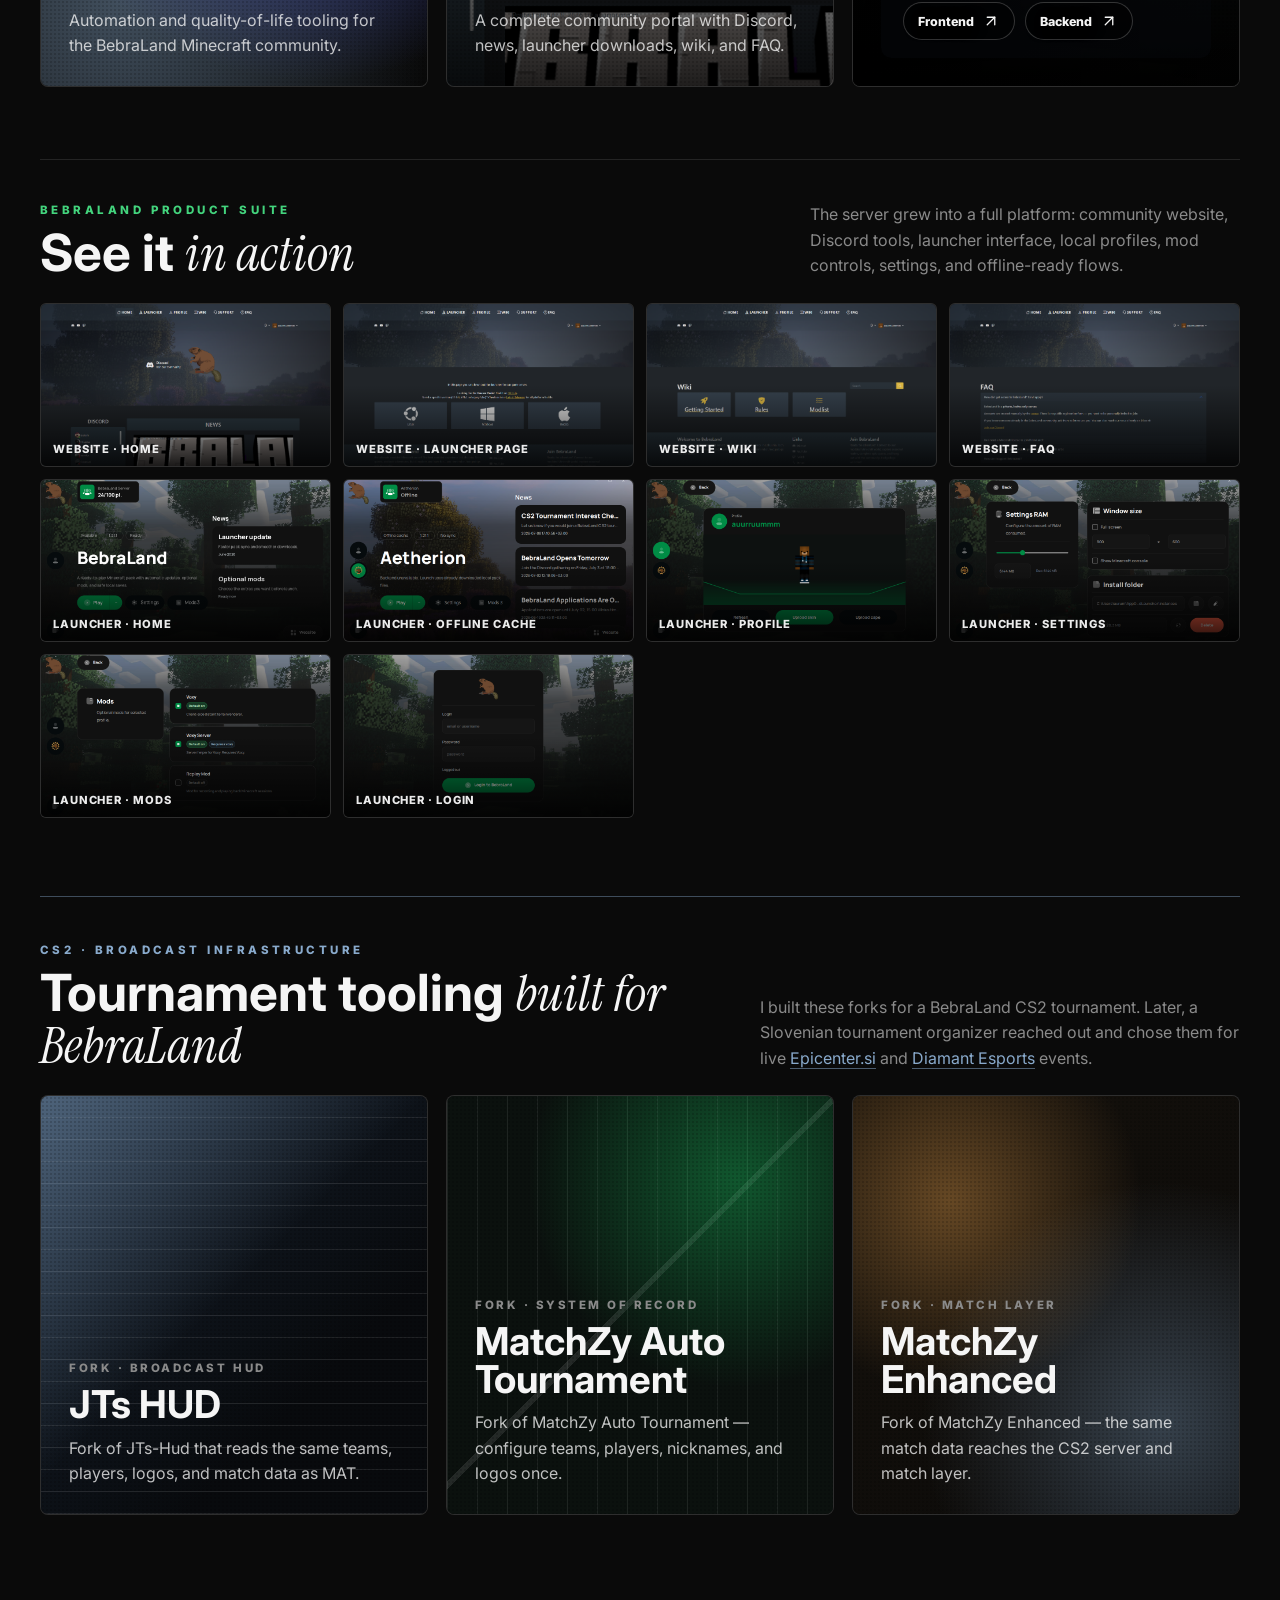
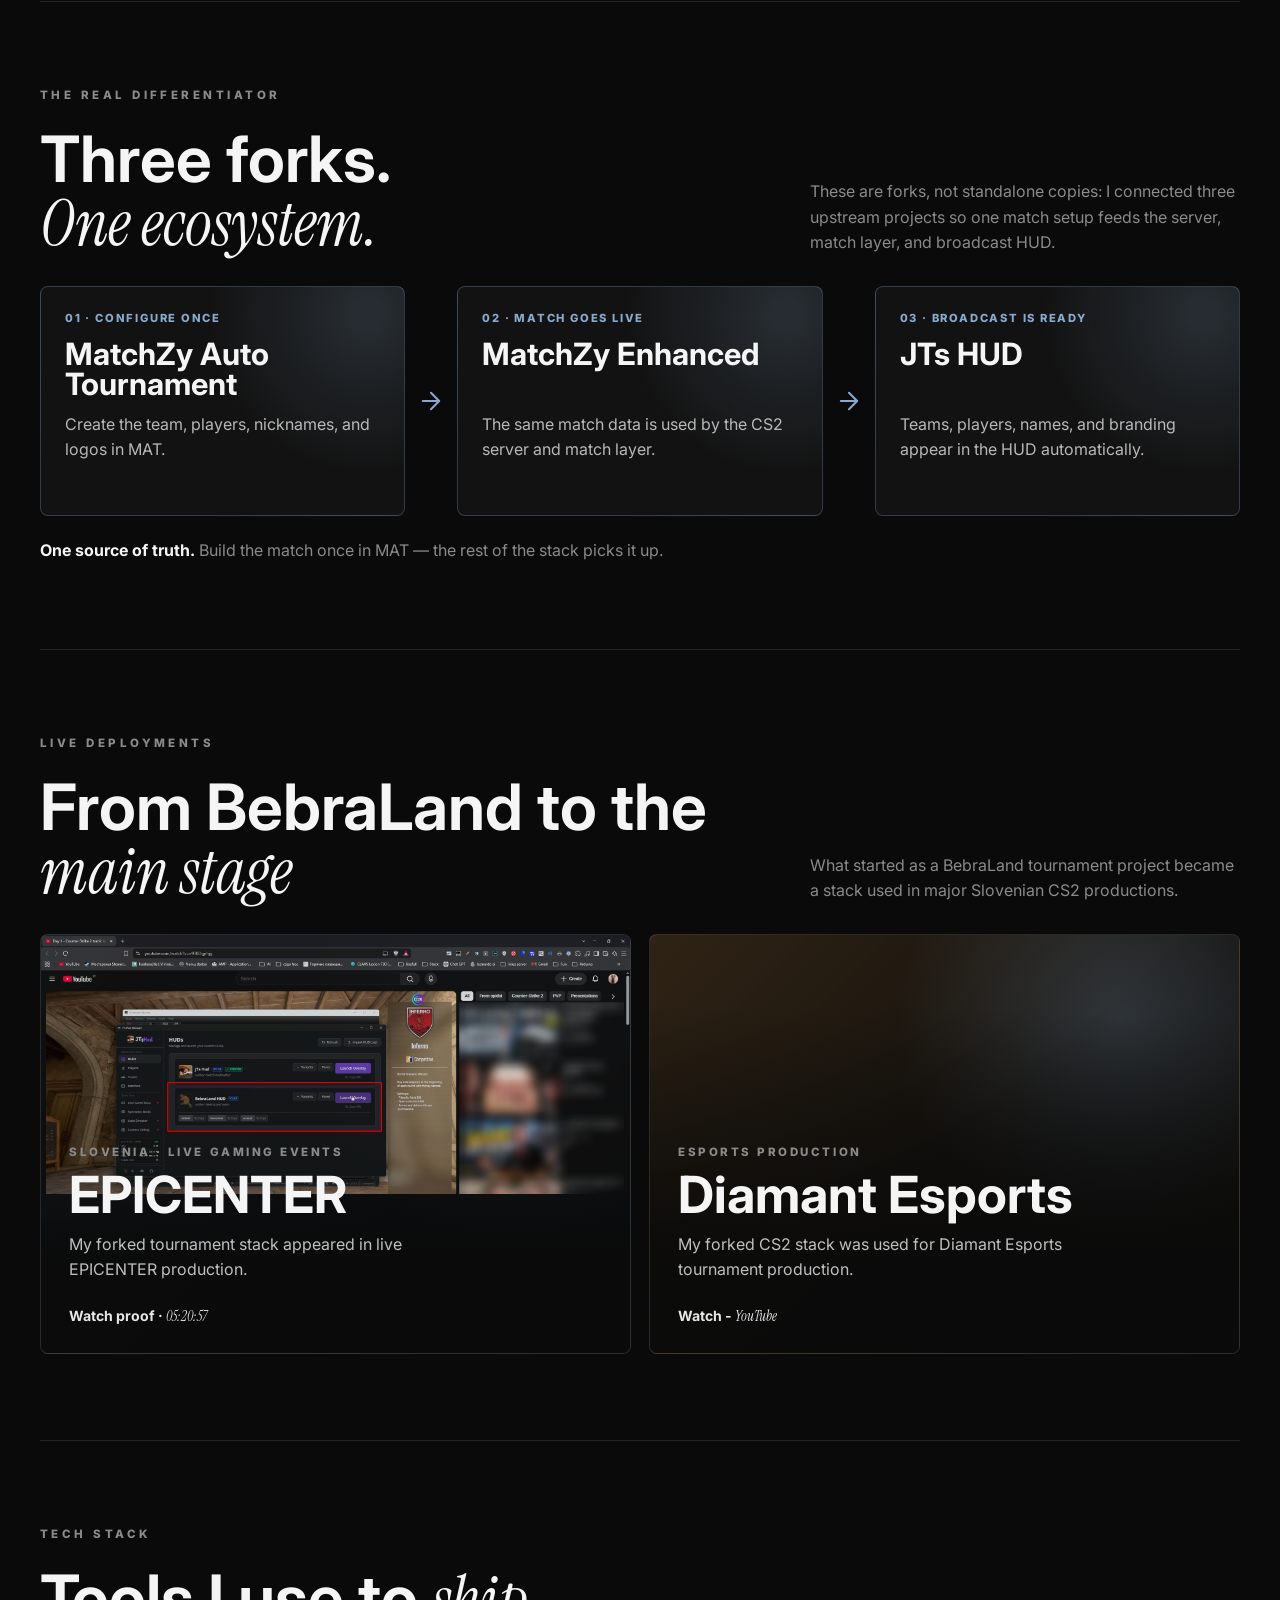
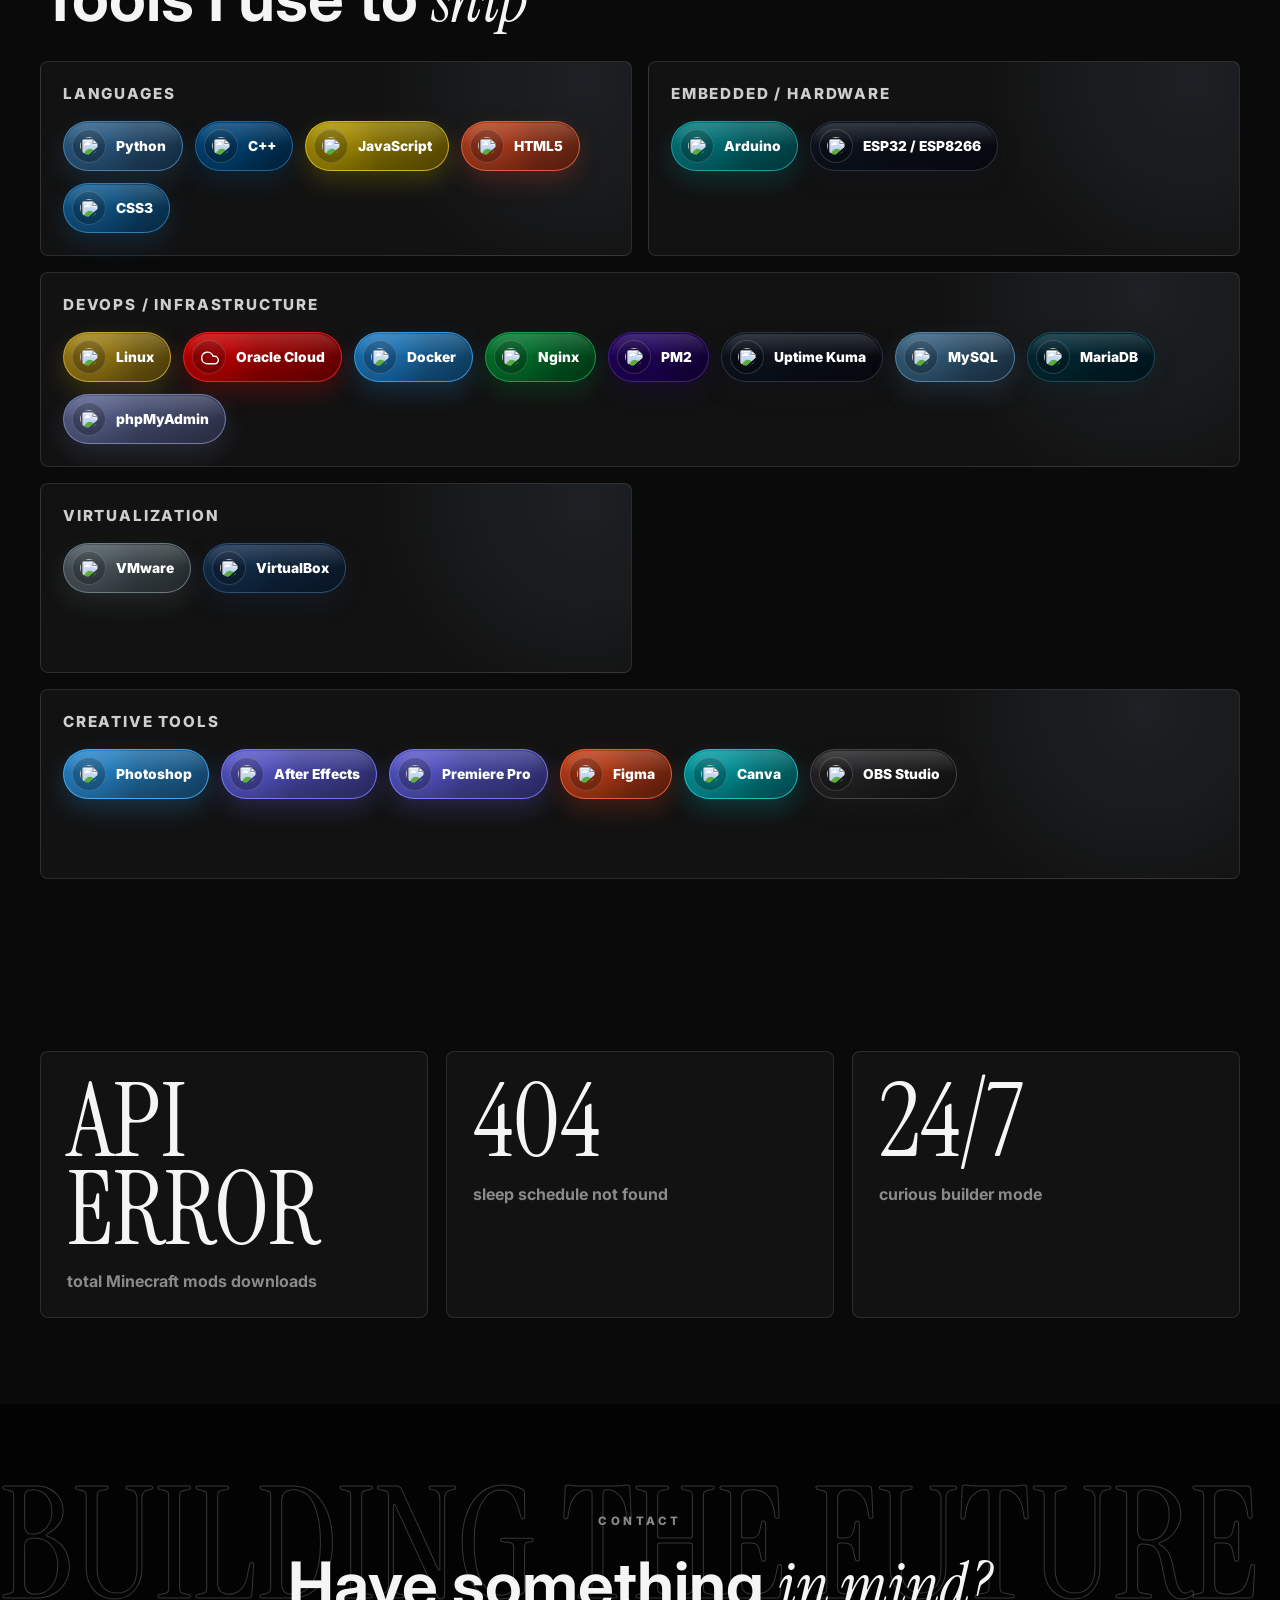
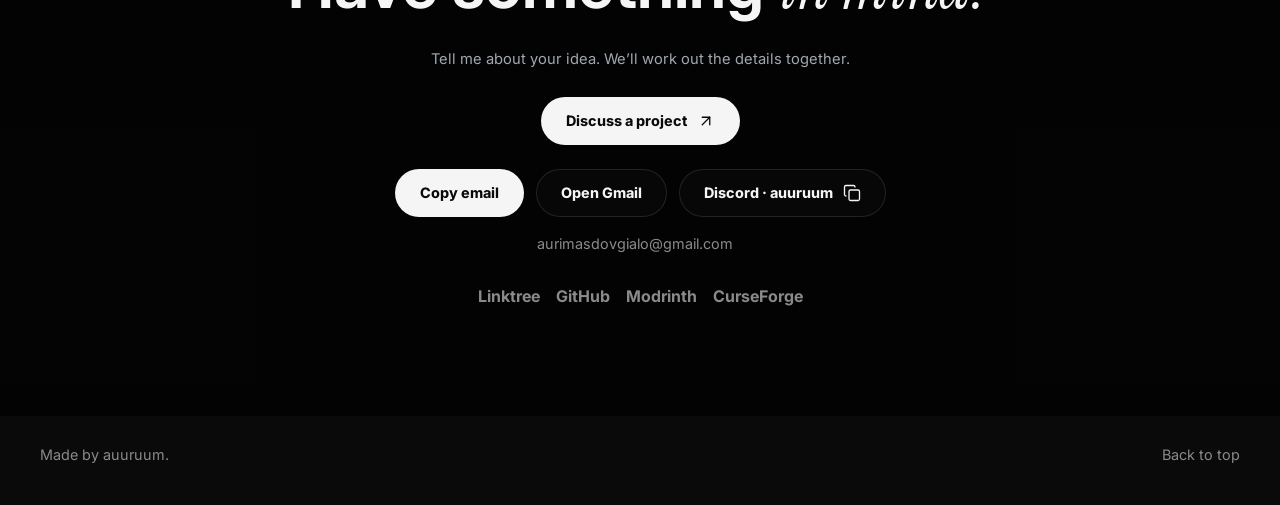
==== commit f0e60576: "Add Discord contact with username copying on both pages" ====
--- a/index.html
+++ b/index.html
@@ -8,9 +8,9 @@
       content="auuruum portfolio: esports infrastructure, Minecraft mods, Arduino hardware, Discord tooling, creative code, and visual experiments."
     />
     <title>auuruum | Portfolio</title>
-    <link rel="stylesheet" href="assets/page-transitions.css?v=20261019-continuous-v2" />
+    <link rel="stylesheet" href="assets/page-transitions.css?v=20261019-continuous-v3" />
     <script src="assets/cosmic-scene.js?v=20261019-continuous-v2"></script>
-    <script src="assets/page-transitions.js?v=20261019-continuous-v2"></script>
+    <script src="assets/page-transitions.js?v=20261019-smooth-scroll"></script>
     <script>
       // Decide before the first paint so returning visitors never see the overlay flash.
       try {
@@ -31,7 +31,7 @@
       data-page-font href="https://fonts.googleapis.com/css2?family=Instrument+Serif:ital@0;1&family=Inter:wght@300;400;500;600;700;800&display=swap"
       rel="stylesheet"
     />
-    <link rel="stylesheet" href="styles.css" data-page-style />
+    <link rel="stylesheet" href="styles.css?v=20261019-smooth-scroll" data-page-style />
     <link rel="stylesheet" href="assets/icons.css" />
   </head>
   <body>
@@ -477,6 +477,10 @@
             >
               Open Gmail
             </a>
+            <button class="button ghost" id="copy-discord" type="button" aria-label="Copy Discord username auuruum">
+              Discord · auuruum
+              <svg class="icon" viewBox="0 0 24 24" fill="none" stroke="currentColor" stroke-width="1.75" stroke-linecap="round" stroke-linejoin="round" aria-hidden="true" focusable="false" data-icon="copy"><rect width="14" height="14" x="8" y="8" rx="2" ry="2" /><path d="M4 16c-1.1 0-2-.9-2-2V4c0-1.1.9-2 2-2h10c1.1 0 2 .9 2 2" /></svg>
+            </button>
           </div>
           <p class="contact-email">
             <span>aurimasdovgialo@gmail.com</span>
@@ -511,6 +515,6 @@
         <button class="lightbox-nav" id="lightbox-next" type="button" aria-label="Next screenshot"><svg class="icon" viewBox="0 0 24 24" fill="none" stroke="currentColor" stroke-width="1.75" stroke-linecap="round" stroke-linejoin="round" aria-hidden="true" focusable="false" data-icon="arrow-right"><path d="M5 12h14" /><path d="m12 5 7 7-7 7" /></svg></button>
       </div>
     </dialog>
-    <script src="script.js?v=20261019-continuous-v2" data-page-script></script>
+    <script src="script.js?v=20261019-discord-contact" data-page-script></script>
   </body>
 </html>
--- a/assets/page-transitions.css
+++ b/assets/page-transitions.css
@@ -45,13 +45,13 @@
   border: 1px solid rgba(185, 222, 255, 0.65);
   border-radius: 50%;
   box-shadow: 0 0 28px rgba(137, 170, 204, 0.3), 0 0 100px rgba(78, 133, 191, 0.2), inset 0 0 36px rgba(137, 170, 204, 0.18);
+  /* Keep the same animation through both phases; arrival must not restart the ring. */
+  animation: portal-ring-out 560ms cubic-bezier(0.7, 0, 0.2, 1) both;
 }
 html[data-page-transition="leaving"] { cursor: progress; }
 html[data-page-transition="leaving"]::before { animation: scene-glow-in 560ms ease both; }
-html[data-page-transition="leaving"]::after { animation: portal-ring-out 560ms cubic-bezier(0.7, 0, 0.2, 1) both; }
 html[data-page-transition="leaving"] #page-shell { animation: foreground-out 560ms ease both; }
 html[data-page-transition="arriving"]::before { animation: scene-glow-out 700ms ease both; }
-html[data-page-transition="arriving"]::after { animation: portal-ring-in 800ms cubic-bezier(0.16, 1, 0.3, 1) both; }
 html[data-page-transition="arriving"] #page-shell { animation: foreground-in 650ms ease both; }
 html[data-page-transition="arriving"] :is(.hero-content, .hero-copy) { animation: portal-copy-in 850ms cubic-bezier(0.16, 1, 0.3, 1) both; }
 html[data-page-transition="arriving"] .hero-scene { animation: portal-scene-in 950ms cubic-bezier(0.16, 1, 0.3, 1) both; }
@@ -59,7 +59,6 @@
 @keyframes scene-glow-in { from { opacity: 0; } to { opacity: 1; } }
 @keyframes scene-glow-out { from { opacity: 1; } to { opacity: 0; } }
 @keyframes portal-ring-out { from { opacity: 0.9; transform: scale(0.02); } to { opacity: 0; transform: scale(3.4); } }
-@keyframes portal-ring-in { from { opacity: 0.65; transform: scale(0.2); } to { opacity: 0; transform: scale(3.4); } }
 @keyframes foreground-out { from { opacity: 1; } to { opacity: 0; } }
 @keyframes foreground-in { from { opacity: 0; } to { opacity: 1; } }
 @keyframes portal-copy-in { from { opacity: 0; transform: translateY(28px); filter: blur(6px); } to { opacity: 1; transform: none; filter: blur(0); } }
--- a/styles.css
+++ b/styles.css
@@ -17,6 +17,11 @@
 
 html {
   scroll-behavior: smooth;
+  scroll-padding-top: 96px;
+}
+
+@media (prefers-reduced-motion: reduce) {
+  html { scroll-behavior: auto; }
 }
 
 body {
@@ -1419,7 +1424,6 @@
 }
 
 .project-group--bebraland {
-  scroll-margin-top: 96px;
   border-top-color: rgba(67, 212, 125, 0.42);
 }
 
